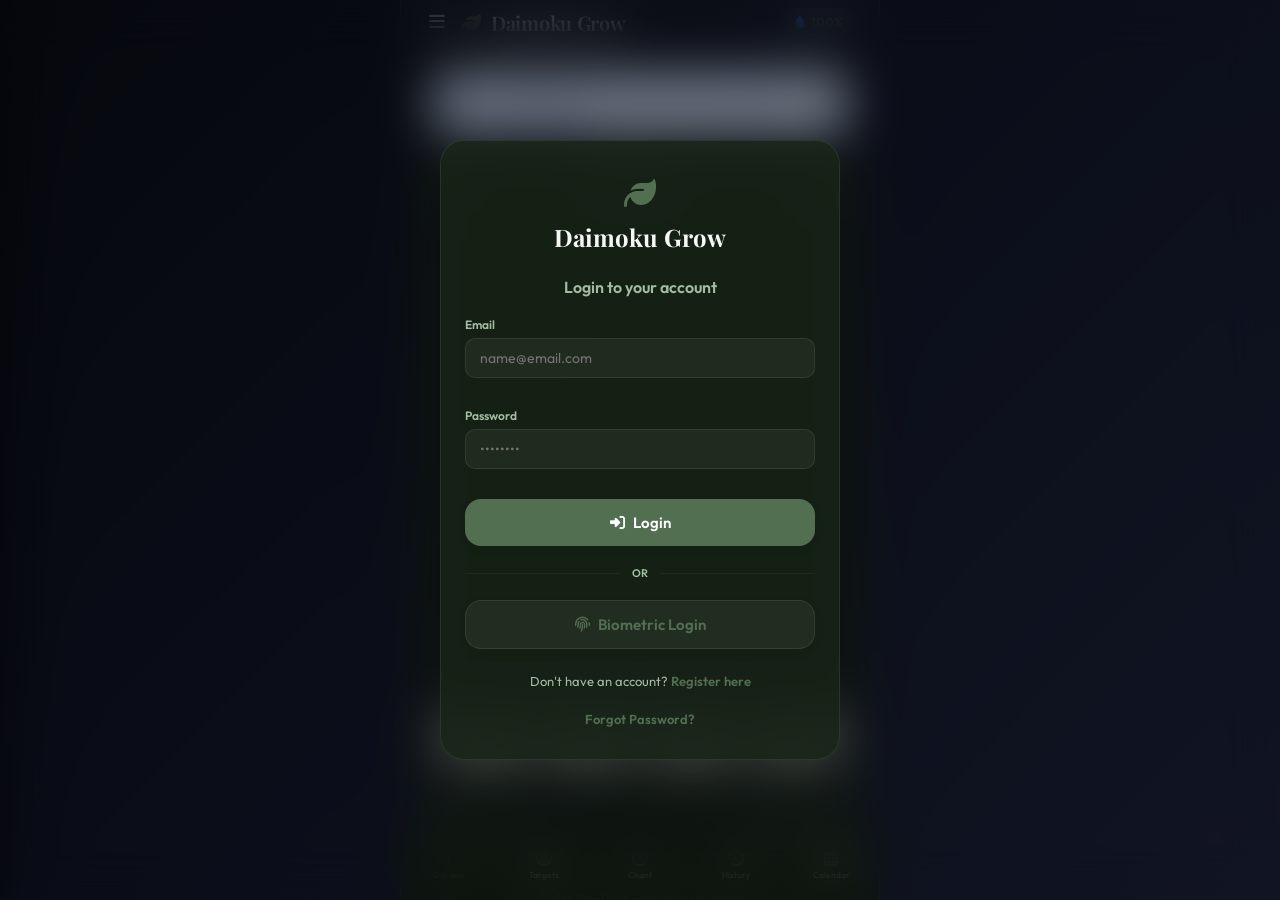
==== index.html @ 4d65dc24 "Add files via upload" ====
<!DOCTYPE html>
<html lang="en">
<head>
  <meta charset="UTF-8">
  <meta name="viewport" content="width=device-width, initial-scale=1.0, maximum-scale=1.0, user-scalable=no, viewport-fit=cover">
  <title>Daimoku Grow - Spiritual Chant & Garden</title>
  
  <!-- Cache-Control for Auto Updates -->
  <meta http-equiv="Cache-Control" content="no-cache, no-store, must-revalidate">
  <meta http-equiv="Pragma" content="no-cache">
  <meta http-equiv="Expires" content="0">
  
  <!-- SEO & PWA Meta Tags -->
  <meta name="description" content="A beautiful spiritual guide and motivation app. Track your Daimoku (chanting), water your virtual plant, and watch it grow into a majestic tree.">
  <meta name="theme-color" content="#f4f7f4">
  <link rel="manifest" href="manifest.json">
  <link rel="apple-touch-icon" href="icons/icon-192.png">
  <meta name="apple-mobile-web-app-capable" content="yes">
  <meta name="apple-mobile-web-app-status-bar-style" content="black-translucent">
  
  <!-- Fonts -->
  <link rel="preconnect" href="https://fonts.googleapis.com">
  <link rel="preconnect" href="https://fonts.gstatic.com" crossorigin>
  <link href="https://fonts.googleapis.com/css2?family=Outfit:wght@300;400;500;600;700&family=Playfair+Display:ital,wght@0,400;0,600;0,700;1,400&display=swap" rel="stylesheet">
  
  <!-- Icons (FontAwesome for clean symbols) -->
  <link rel="stylesheet" href="https://cdnjs.cloudflare.com/ajax/libs/font-awesome/6.4.0/css/all.min.css">
  
  <!-- Stylesheets -->
  <link rel="stylesheet" href="styles.css?v=139">
  
  <script>
    // Clean up any legacy debug error banners if cached
    try {
      const oldBanner = document.getElementById('debug-error-banner');
      if (oldBanner) oldBanner.remove();
    } catch(e) {}
    // Safely ignore benign WebKit sleep/resume transaction and network errors
    window.addEventListener('unhandledrejection', function(e) {
      const msg = String((e && e.reason) ? (e.reason.message || e.reason) : '');
      if (msg.includes('in-progress transaction') || msg.includes('operation was aborted') || msg.includes('QuotaExceededError') || msg.includes('ServiceWorker') || msg.includes('AbortError')) {
        if (e.preventDefault) e.preventDefault();
        if (e.stopPropagation) e.stopPropagation();
      }
    });
  </script>
</head>
<body class="theme-sage-light">

  <!-- Shared SVG Definitions for Wave Animations -->
  <svg style="display: none;">
    <defs>
      <path id="gentle-wave" d="M-160 44c30 0 58-18 88-18s 58 18 88 18 58-18 88-18 58 18 88 18v44h-352z" />
    </defs>
  </svg>

  <div class="app-container">
    
    <!-- Top Header -->
    <header class="app-header">
      <div style="display:flex; align-items:center; gap:12px;">
        <button id="btn-menu" class="btn-header-action" title="Menu" style="background:none; border:none; color:var(--text-main); font-size:18px; cursor:pointer; padding:4px; outline:none; display:flex; align-items:center; justify-content:center;"><i class="fa-solid fa-bars"></i></button>
        <div class="logo-container">
          <div class="logo">
            <span class="logo-leaf"><i class="fa-solid fa-leaf"></i></span>
            <div class="logo-text-group">
              <h1>Daimoku Grow</h1>
              <div id="user-block-badge" class="user-block-badge hidden">Wisdom</div>
            </div>
          </div>
        </div>
      </div>
      <div class="header-right">
        <div class="water-indicator" id="header-water-indicator" title="Plant Health">
          <i class="fa-solid fa-droplet"></i>
          <span id="header-health-value">100%</span>
        </div>
        <button id="btn-logout" class="btn-header-action hidden" title="Logout"><i class="fa-solid fa-right-from-bracket"></i></button>
      </div>
    </header>

    <!-- Main Navigation Content Views -->
    <main class="app-content">

      <!-- VIEW 1: DASHBOARD -->
      <section id="view-dashboard" class="content-view active">
        <!-- In-app Notification Banner -->
        <div id="app-notification-banner" class="notification-banner hidden">
          <div class="notification-icon"><i class="fa-solid fa-circle-exclamation"></i></div>
          <div class="notification-text" id="notification-banner-text">Your plant is thirsty! Water it by chanting.</div>
          <button class="notification-close" id="notification-banner-close"><i class="fa-solid fa-xmark"></i></button>
        </div>

          <div class="dashboard-grid">
            
            <!-- Plant Visualization Section with Inline Stats & Merged Progress -->
            <div class="card plant-card">
              <div class="plant-status-overlay">
                <span id="plant-stage-badge" class="badge">Seed</span>
                <div class="stars-level-badge">
                  <div id="stars-progress-container" class="stars-row-mini"></div>
                  <span id="stars-level-text" class="stars-level-text">Level 1: Seeker</span>
                </div>
                <span id="plant-mood-badge" class="badge mood-badge">Happy</span>
                <span id="plant-streak-badge" class="badge streak-badge hidden"><i class="fa-solid fa-fire"></i> <span id="dashboard-streak-value">0</span> Days</span>
              </div>

              <!-- Dashboard Mini Timer (Hidden by default, shown when chanting is active) -->
              <div id="dashboard-mini-timer" class="dashboard-mini-timer hidden">
                <i class="fa-solid fa-clock-rotate-left"></i> <span id="dashboard-mini-timer-time">00:00:00</span>
              </div>

              <div class="canvas-container">
                <canvas id="plant-canvas" class="swaying-tree" width="400" height="420"></canvas>
              </div>

              <!-- Horizontal Stats Row (Unobstructed & Clean) -->
              <div class="stats-horizontal-row">
                <div class="stat-bubble-inline clickable" id="stat-box-hours-logged" title="View Chanting History">
                  <span class="bubble-number" id="stat-total-hours">0.0</span>
                  <span class="bubble-label">Chanted</span>
                </div>
                <div class="stat-bubble-inline" id="stat-box-journey-percent">
                  <span class="bubble-number" id="journey-percent-value">0%</span>
                  <span class="bubble-label">Journey</span>
                </div>
                <div class="stat-bubble-inline" id="stat-box-target">
                  <span class="bubble-number" id="stat-target-hours">333</span>
                  <span class="bubble-label">Target</span>
                </div>
                <div class="stat-bubble-inline" id="stat-box-vitality">
                  <span class="bubble-number" id="plant-health-percent">100%</span>
                  <span class="bubble-label">Vitality</span>
                  <div class="progress-bar-track mini" style="width: 32px; height: 3px; margin-top: 3px; margin-left: auto; margin-right: auto;">
                    <div id="plant-health-fill" class="progress-bar-fill" style="width: 100%;"></div>
                  </div>
                </div>
              </div>

              <!-- Merged Bottom Progress Bar Section -->
              <div class="linear-progress-section bottom-progress">
                <div class="progress-label">
                  <span id="progress-percent-label">0% of Journey</span>
                  <span id="progress-remaining-label">333h remaining</span>
                </div>
                <div class="progress-bar-track large">
                  <div id="journey-progress-fill" class="progress-bar-fill journey-fill" style="width: 0%;"></div>
                </div>
                <div class="milestone-estimator" id="milestone-estimator">
                  <span class="estimator-icon"><i class="fa-solid fa-hourglass-half"></i></span>
                  <span id="milestone-estimate-text">Est. Tree Date: --</span>
                </div>
              </div>

              <!-- Revival Progress (Hidden by default, shown when plant is dead) -->
              <div id="revival-progress-container" class="revival-box hidden">
                <h3><i class="fa-solid fa-heart-pulse pulse-icon"></i> Reviving Plant</h3>
                <p>Your plant has withered. Chant at least 15 minutes a day for 3 consecutive days to revive it.</p>
                <div class="revival-progress-bar-section">
                  <div class="progress-label">
                    <span id="revival-time-label">0 / 3 days completed</span>
                    <span id="revival-percent-label">0%</span>
                  </div>
                  <div class="progress-bar-track warning">
                    <div id="revival-progress-fill" class="progress-bar-fill revival-fill" style="width: 0%;"></div>
                  </div>
                </div>
              </div>
            </div>

            <!-- Daily Guidance by Daisaku Ikeda Card -->
            <div class="card guidance-card">
              <div class="guidance-header">
                <div style="display:flex; align-items:center; gap:8px;">
                  <span class="guidance-icon"><i class="fa-solid fa-book-open"></i></span>
                  <h2>Daily Guidance</h2>
                </div>
                <button id="btn-share-guidance" class="btn-share" title="Share Guidance"><i class="fa-solid fa-share-nodes"></i> Share</button>
              </div>
              <p id="guidance-text">"Even one daimoku can pervade the entire universe. Truly heartfelt and determined daimoku, therefore, has the power to move everything."</p>
              <span id="guidance-author">— Daisaku Ikeda</span>
            </div>



          </div>
      </section>

      <!-- VIEW 2: CHANT (TIMER) -->
      <section id="view-chant" class="content-view">
        <div class="chant-grid">
          
          <div class="card timer-card" style="position: relative; overflow: hidden;">
            <!-- Timer Type Toggle -->
            <div class="timer-type-selector">
              <button id="btn-timer-stopwatch" class="selector-btn active">Stopwatch</button>
              <button id="btn-timer-countdown" class="selector-btn">Focus Timer</button>
            </div>

            <!-- Focus Presets (Visible only in Countdown mode) -->
            <div id="countdown-presets" class="presets-container hidden">
              <button class="preset-btn" data-mins="5">5m</button>
              <button class="preset-btn" data-mins="15">15m</button>
              <button class="preset-btn active" data-mins="30">30m</button>
              <button class="preset-btn" data-mins="45">45m</button>
              <button class="preset-btn" data-mins="60">1h</button>
              <button class="preset-btn" id="preset-custom-btn">Custom</button>
            </div>

            <div id="custom-minutes-input-container" class="custom-input-box hidden">
              <label for="custom-minutes">Minutes:</label>
              <input type="number" id="custom-minutes" min="1" max="60" value="30">
              <button id="btn-apply-custom-time" class="btn-small">Set</button>
            </div>

            <!-- Timer Display -->
            <div class="timer-display-container">
              <div class="timer-digits-box">
                <div class="timer-time" id="timer-time-display">00:00:00</div>
                <div class="timer-label" id="timer-state-label">Ready</div>
              </div>
              <button id="btn-manual-gong" class="btn-icon-gong" title="Sound Bell"><i class="fa-solid fa-bell"></i></button>
            </div>

            <!-- Personal Target Link Dropdown (Chanting is automatically added to active SGI campaigns) -->
            <div class="target-link-box" style="margin: 12px 0;">
              <div style="width:100%; display:flex; flex-direction:column; gap:4px;">
                <label for="timer-personal-select" style="font-size:11px; font-weight:600; color:var(--text-muted);"><i class="fa-solid fa-bullseye"></i> Connect to Personal Target (Optional):</label>
                <select id="timer-personal-select" style="width:100%; border:var(--border); border-radius:10px; padding:10px; background:var(--accent-cream); color:var(--text-main); font-size:13px; outline:none;">
                  <option value="">-- General Chanting (None) --</option>
                </select>
                <span id="timer-target-pace-tip" style="font-size: 10px; color: var(--primary); font-weight: 600; display: none; margin-top: 2px;"></span>
              </div>
            </div>

            <!-- Timer Controls -->
            <div class="timer-controls">
              <button id="btn-timer-start" class="btn btn-primary"><i class="fa-solid fa-play"></i> Start</button>
              <button id="btn-timer-pause" class="btn btn-secondary hidden"><i class="fa-solid fa-pause"></i> Pause</button>
              <button id="btn-timer-stop" class="btn btn-success hidden"><i class="fa-solid fa-stop"></i> Stop & Record</button>
              <button id="btn-timer-cancel" class="btn btn-danger hidden"><i class="fa-solid fa-rotate-left"></i> Reset</button>
            </div>

          </div>

          <!-- Manual Session Log Entry Card -->
          <div class="card manual-log-card">
            <h2>Log Daimoku Manually</h2>
            <form id="manual-log-form">
              <div class="form-group-row">
                <div class="form-group">
                  <label for="log-hours">Hours</label>
                  <input type="number" id="log-hours" min="0" max="24" value="0">
                </div>
                <div class="form-group">
                  <label for="log-minutes">Minutes</label>
                  <input type="number" id="log-minutes" min="0" max="60" value="15">
                </div>
              </div>
              <div class="form-group">
                <label for="log-date">Date</label>
                <input type="date" id="log-date" required>
              </div>
              <div class="form-group" style="margin-bottom:14px;">
                <label for="manual-personal-select"><i class="fa-solid fa-bullseye"></i> Connect to Personal Target (Optional)</label>
                <select id="manual-personal-select" style="width:100%; border:var(--border); border-radius:10px; padding:10px; background:var(--accent-cream); color:var(--text-main); font-size:13px; outline:none;">
                  <option value="">-- General Chanting (None) --</option>
                </select>
                <span id="manual-target-pace-tip" style="font-size: 10px; color: var(--primary); font-weight: 600; display: none; margin-top: 2px;"></span>
              </div>
              <button type="submit" class="btn btn-secondary btn-full"><i class="fa-solid fa-plus"></i> Add Session</button>
            </form>
          </div>

        </div>
      </section>

      <!-- VIEW 1.5: PRAYERS/TARGETS -->
      <section id="view-prayers" class="content-view">
        <h2 class="view-title">Targets</h2>
        <div class="targets-grid">
            
            <!-- Add Target Card -->
            <div class="card add-target-card">
              <h2>New Determination</h2>
              <form id="add-target-form">
                <div class="form-group">
                  <label for="target-text">Prayer Target / Goal</label>
                  <input type="text" id="target-text" placeholder="e.g., Family health, Career breakthrough..." required>
                </div>
                <div class="form-group-row">
                  <div class="form-group">
                    <label for="target-type-select">Target Type</label>
                    <select id="target-type-select">
                      <option value="none">Open-ended (No hours target)</option>
                      <option value="hours">Hours Target</option>
                    </select>
                  </div>
                  <div class="form-group hidden" id="target-hours-input-group">
                    <label for="target-hours">Target Hours</label>
                    <input type="number" id="target-hours" min="1" max="10000" value="10">
                  </div>
                  <div class="form-group hidden" id="target-deadline-input-group">
                    <label for="target-deadline">Target Deadline (Optional)</label>
                    <input type="date" id="target-deadline">
                  </div>
                </div>
                <button type="submit" class="btn btn-secondary btn-full"><i class="fa-solid fa-plus"></i> Create Target</button>
              </form>
            </div>

            <!-- Active Targets Card -->
            <div class="card active-targets-card">
              <h2>My Determinations</h2>
              <div id="active-targets-list" class="targets-list">
                <!-- Dynamically populated -->
                <div class="empty-state">
                  <i class="fa-solid fa-bullseye"></i>
                  <p>No active prayer targets. Set a determination to focus your Daimoku!</p>
                </div>
              </div>
            </div>

            <!-- Completed Targets Card -->
            <div class="card completed-targets-card collapsible">
              <button class="completed-targets-header" id="btn-toggle-completed-targets">
                <span>Completed Targets (<span id="completed-targets-count">0</span>)</span>
                <i class="fa-solid fa-chevron-down toggle-arrow"></i>
              </button>
              <div id="completed-targets-list" class="targets-list collapsed">
                <!-- Dynamically populated -->
              </div>
            </div>

            <!-- Karma to Mission Alchemist -->
            <div class="card" style="margin-top: 24px; border: var(--border);">
              <h3 style="font-family: var(--font-serif); margin: 0 0 6px 0; color: var(--text-main); display: flex; align-items: center; gap: 8px;">
                <span style="color: var(--primary);"><i class="fa-solid fa-flask"></i></span> Karma to Mission Alchemist
              </h3>
              <p style="font-size: 11.5px; color: var(--text-muted); margin-bottom: 16px; line-height: 1.5;">
                Nichiren Buddhism teaches how to alchemize challenges into victories. Plant an obstacle as a seed, focus chanting effort, and grow golden lotus victory fruits.
              </p>
              
              <form id="add-alchemy-form" style="display: flex; flex-direction: column; gap: 12px; margin-bottom: 16px;">
                <div class="form-group" style="display: flex; flex-direction: column; gap: 4px;">
                  <label for="alchemy-obstacle-input" style="font-size: 11px; font-weight: 600; color: var(--text-muted); display: flex; align-items: center; gap: 4px;">
                    <i class="fa-solid fa-cloud-bolt" style="color: var(--primary);"></i> Describe the Obstacle / Worry
                  </label>
                  <input type="text" id="alchemy-obstacle-input" placeholder="e.g. Health challenge, Job search doubt..." required style="width:100%; border:var(--border); border-radius:10px; padding:10px 12px; background:var(--accent-cream); color:var(--text-main); font-size:13.5px; outline:none; box-sizing: border-box;">
                </div>
                <div class="form-group" style="display: flex; flex-direction: column; gap: 4px;">
                  <label for="alchemy-hours-input" style="font-size: 11px; font-weight: 600; color: var(--text-muted); display: flex; align-items: center; gap: 4px;">
                    <i class="fa-solid fa-clock" style="color: var(--primary);"></i> Required Chanting Hours
                  </label>
                  <input type="number" id="alchemy-hours-input" min="1" max="1000" value="10" required style="width:100%; border:var(--border); border-radius:10px; padding:10px 12px; background:var(--accent-cream); color:var(--text-main); font-size:13.5px; outline:none; box-sizing: border-box;">
                </div>
                <button type="submit" class="btn btn-primary" style="width: 100%; height: 42px; display: flex; align-items: center; justify-content: center; gap: 8px; font-weight: 700; border-radius: 12px; margin-top: 2px;">
                  <i class="fa-solid fa-fire-flame-curved"></i> Sow Worry Seed
                </button>
              </form>
              
              <div id="alchemy-list-container" style="display: flex; flex-direction: column; gap: 12px;">
                <!-- Dynamically populated obstacles -->
              </div>
            </div>

          </div>
      </section>

      <!-- VIEW 1.6: CHANT HISTORY -->
      <section id="view-history" class="content-view">
        <div class="history-grid">
            
            <!-- Analytics Panel -->
            <div class="card analytics-card">
              <h2>Chanting Summary</h2>
              <div class="analytics-row">
                <div class="analytic-item">
                  <span class="analytic-number" id="analytic-sessions">0</span>
                  <span class="analytic-label">Total Sessions</span>
                </div>
                <div class="analytic-item">
                  <span class="analytic-number" id="analytic-streak">0</span>
                  <span class="analytic-label">Day Streak</span>
                </div>
                <div class="analytic-item">
                  <span class="analytic-number" id="analytic-avg-session">0m</span>
                  <span class="analytic-label">Avg. Session</span>
                </div>
              </div>
            </div>
            <!-- History Logs List -->
            <div class="card logs-card">
              <div class="logs-header">
                <h2>Session Logs</h2>
                <button id="btn-clear-history" class="btn-text-danger"><i class="fa-solid fa-trash-can"></i> Clear All</button>
              </div>
              <div id="logs-list-container" class="logs-list">
                <!-- Dynamically populated -->
                <div class="empty-state">
                  <i class="fa-solid fa-seedling"></i>
                  <p>No chanting sessions recorded yet. Start chanting to grow your plant!</p>
                </div>
              </div>
            </div>
        </div>
      </section>

      <!-- VIEW 2.5: ACHIEVEMENTS / BADGES -->
      <section id="view-achievements" class="content-view">
        <div class="achievements-grid">
          
          <!-- Rank & Progress Card -->
          <div class="card rank-card">
            <h2>My Journey</h2>
            <div class="rank-display-row">
              <div class="rank-lotus">
                <i class="fa-solid fa-hands-praying rank-namaste-icon"></i>
              </div>
              <div class="rank-info-box">
                <span class="rank-name" id="achievement-rank-name">Seeker (Beginner)</span>
                <div class="stars-row-rank" id="achievement-stars-container"></div>
              </div>
            </div>
          </div>

          <!-- Badges List Card -->
          <div class="card badges-card">
            <h2>My Badges</h2>
            <div id="badges-list-container" class="badges-container-list">
              <!-- Dynamically populated -->
            </div>
          </div>
          
        </div>
      </section>

      <!-- VIEW 4: SETTINGS & DEVELOPER DEBUG -->
      <section id="view-settings" class="content-view">
        <div class="settings-grid">
          
          <!-- App Customization & Notifications -->
          <div class="card settings-card">
            <h2>App Settings</h2>
            
            <div class="settings-section">
              <h3>Reminders (Water the Plant)</h3>
              <p class="settings-desc">Keep your plant alive by enabling morning and evening reminders.</p>
              
              <div class="setting-toggle-row">
                <div class="setting-info">
                  <span class="setting-title">Morning Reminder</span>
                  <span class="setting-subtitle">Alerts at 12:00 PM if not chanted yet</span>
                </div>
                <label class="toggle-switch">
                  <input type="checkbox" id="setting-morning-reminder">
                  <span class="slider"></span>
                </label>
              </div>

              <div class="setting-toggle-row">
                <div class="setting-info">
                  <span class="setting-title">Evening Reminder</span>
                  <span class="setting-subtitle">Alerts at 9:00 PM if not chanted since noon</span>
                </div>
                <label class="toggle-switch">
                  <input type="checkbox" id="setting-evening-reminder">
                  <span class="slider"></span>
                </label>
              </div>
              
              <button id="btn-request-notifications" class="btn btn-secondary btn-full"><i class="fa-regular fa-bell"></i> Request Notification Permission</button>
              
              <div class="setting-toggle-row" id="biometric-setting-row" style="margin-top: 14px;">
                <div class="setting-info">
                  <span class="setting-title">Biometric Lock</span>
                  <span class="setting-subtitle">Unlock app with FaceID/TouchID</span>
                </div>
                <label class="toggle-switch">
                  <input type="checkbox" id="setting-biometric-lock">
                  <span class="slider"></span>
                </label>
              </div>
            </div>



            <div class="settings-section">
              <h3>Theme Customizer</h3>
              <div class="theme-options">
                <button class="theme-btn theme-sage active" data-theme="theme-sage-light">
                  <span class="theme-dot" style="background: #e2ebe2; border: 2px solid #5a7a5a;"></span>
                  Sage Light
                </button>
                <button class="theme-btn theme-wood" data-theme="theme-wood-sand">
                  <span class="theme-dot" style="background: #f7f1eb; border: 2px solid #c48c5a;"></span>
                  Warm Wood
                </button>
                <button class="theme-btn theme-forest" data-theme="theme-forest-dark">
                  <span class="theme-dot" style="background: #1c2e1c; border: 2px solid #a3cfa3;"></span>
                  Forest Dark
                </button>
              </div>
            </div>

            <div class="settings-section">
              <h3>Pot Customizer</h3>
              <div class="pot-options">
                <button class="pot-btn active" data-pot="clay">
                  <span class="pot-dot" style="background: #be6f50; border: 2px solid #5e2714;"></span>
                  Rustic Clay
                </button>
                <button class="pot-btn" data-pot="lotus">
                  <span class="pot-dot" style="background: #ff7bbd; border: 2px solid #f5c65a;"></span>
                  Golden Lotus
                </button>
                <button class="pot-btn" data-pot="marble">
                  <span class="pot-dot" style="background: #e0e0e0; border: 2px solid #7f8c8d;"></span>
                  Pearl Marble
                </button>
                <button class="pot-btn" data-pot="jade">
                  <span class="pot-dot" style="background: #62c382; border: 2px solid #1a4a27;"></span>
                  Imperial Jade
                </button>
              </div>
            </div>

            <div class="settings-section">
              <h3>Garden Sky Ambiance</h3>
              <p class="settings-desc">Choose the sky backdrop for your virtual garden.</p>
              <div class="sky-options" style="display: flex; gap: 8px; flex-wrap: wrap; margin-top: 10px;">
                <button class="sky-btn active" data-sky="diurnal" title="Automatically updates based on local time of day">
                  <i class="fa-solid fa-clock-rotate-left"></i>
                  Diurnal (Auto)
                </button>
                <button class="sky-btn" data-sky="rainforest">
                  <i class="fa-solid fa-tree" style="color: #2e7d32;"></i>
                  Rainforest
                </button>
                <button class="sky-btn" data-sky="cherryblossoms">
                  <i class="fa-solid fa-spa" style="color: #ff80ab;"></i>
                  Cherry Blossoms
                </button>
                <button class="sky-btn" data-sky="mountains">
                  <i class="fa-solid fa-mountain" style="color: #78909c;"></i>
                  Mountains
                </button>
                <button class="sky-btn" data-sky="beach">
                  <i class="fa-solid fa-umbrella-beach" style="color: #ffb300;"></i>
                  Beach
                </button>
                <button class="sky-btn" data-sky="bustlingcity">
                  <i class="fa-solid fa-city" style="color: #ab47bc;"></i>
                  Bustling City
                </button>
              </div>
            </div>

            <div class="settings-section">
              <h3>Tree Target Hours</h3>
              <p class="settings-desc">Set the chanting hours target for your tree. (Default: 333 hours).</p>
              <div class="setting-toggle-row" style="align-items: center;">
                <div class="setting-info" style="flex: 1;">
                  <span class="setting-title">Target Hours</span>
                  <span class="setting-subtitle">Used to scale tree growth stages</span>
                </div>
                <input type="number" id="setting-tree-target-hours" min="1" max="100000" style="width: 100px; padding: 8px 12px; border-radius: 8px; border: var(--border); background: var(--bg-input); color: var(--text-main); font-size: 14px; text-align: center; outline: none;" />
              </div>
            </div>
          </div>

          <!-- Campaign Manager Panel (Collapsible, visible only to admin role) -->
          <div class="card admin-card collapsible" id="admin-panel-card">
            <button class="admin-panel-header" id="btn-toggle-admin">
              <span><i class="fa-solid fa-bullhorn"></i> Campaign Manager</span>
              <i class="fa-solid fa-chevron-down toggle-arrow"></i>
            </button>
            <div id="admin-panel-content" class="admin-content collapsed">
              <p class="admin-desc">Manage active campaigns, set campaign target hours, and create new campaigns.</p>
              
              <!-- Section 1: Campaign Target Editor -->
              <div class="admin-control-group">
                <h4>Campaign Target Hours</h4>
                <div class="campaign-targets-editor" id="campaign-targets-container">
                  <!-- Dynamically populated campaign target inputs -->
                </div>
              </div>

              <!-- Section 2: Create Custom Campaign -->
              <div class="admin-control-group" style="margin-bottom:14px; border-top:1px dashed rgba(255,255,255,0.1); padding-top:12px;">
                <h4>Create New Campaign</h4>
                <form id="admin-create-campaign-form" class="admin-subform" style="display:flex; flex-direction:column; gap:8px;">
                  <div class="form-group-row" style="margin-bottom:0; gap:8px; flex-wrap:wrap;">
                    <input type="text" id="campaign-create-name" placeholder="Campaign Title" required style="flex:2; padding:10px; border-radius:10px; border:var(--border); background:var(--accent-cream); color:var(--text-main); font-size:14px; outline:none;">
                    <input type="number" id="campaign-create-target" placeholder="Target Hours" required min="1" max="100000" style="flex:1; padding:10px; border-radius:10px; border:var(--border); background:var(--accent-cream); color:var(--text-main); font-size:14px; outline:none; text-align:center;">
                  </div>
                  <div class="form-group-row" style="margin-bottom:0; gap:8px; flex-wrap:wrap;">
                    <div style="flex:1; display:flex; flex-direction:column; gap:2px;">
                      <label style="font-size:10px; font-weight:600; color:var(--text-muted); margin-bottom:0;">Start Date</label>
                      <input type="date" id="campaign-create-start" required style="padding:10px; border-radius:10px; border:var(--border); background:var(--accent-cream); color:var(--text-main); font-size:14px; outline:none; width: 100%;">
                    </div>
                    <div style="flex:1; display:flex; flex-direction:column; gap:2px;">
                      <label style="font-size:10px; font-weight:600; color:var(--text-muted); margin-bottom:0;">End Date</label>
                      <input type="date" id="campaign-create-end" required style="padding:10px; border-radius:10px; border:var(--border); background:var(--accent-cream); color:var(--text-main); font-size:14px; outline:none; width: 100%;">
                    </div>
                  </div>
                  <div class="setting-toggle-row" style="padding: 4px 0; margin-bottom: 4px; display:flex; justify-content:space-between; align-items:center;">
                    <div class="setting-info" style="display:flex; flex-direction:column; gap:2px;">
                      <span class="setting-title" style="font-size:12px; font-weight:600; color:var(--text-main);">Mark as Active Campaign</span>
                      <span class="setting-subtitle" style="font-size:10px; color:var(--text-muted);">Enforces only 1 active campaign at a time</span>
                    </div>
                    <label class="toggle-switch">
                      <input type="checkbox" id="campaign-create-active">
                      <span class="slider"></span>
                    </label>
                  </div>
                  <div style="display:flex; flex-direction:column; gap:4px; margin-bottom:8px; width: 100%;">
                    <label for="campaign-create-target-block" style="font-size:10px; font-weight:600; color:var(--text-muted); text-align: left;">Target Block Audience</label>
                    <select id="campaign-create-target-block" style="padding:10px; border-radius:10px; border:var(--border); background:var(--accent-cream); color:var(--text-main); font-size:14px; outline:none; width: 100%;">
                      <option value="All">All Blocks (General Campaign)</option>
                      <option value="Wisdom">Wisdom Block</option>
                      <option value="Joy">Joy Block</option>
                      <option value="Victory">Victory Block</option>
                      <option value="Courage">Courage Block</option>
                    </select>
                  </div>
                  <button type="submit" class="btn btn-primary btn-full" style="padding: 10px 14px; font-size: 13px;"><i class="fa-solid fa-bullhorn"></i> Create Campaign</button>
                </form>
              </div>
            </div>
          </div>

          <!-- Admin Block Goals Manager (visible only to admin role) -->
          <div class="card admin-card collapsible hidden" id="admin-goals-card" style="margin-bottom: 20px;">
            <button class="admin-panel-header" id="btn-toggle-admin-goals">
              <span><i class="fa-solid fa-image"></i> Block Goals Image Manager</span>
              <i class="fa-solid fa-chevron-down toggle-arrow"></i>
            </button>
            <div id="admin-goals-content" class="admin-content collapsed">
              <p class="admin-desc">Upload or update the block goals flyer. Allowed extensions: PNG, JPG, JPEG, GIF, WEBP. This flyer is visible to all members under the goals drawer view.</p>
              
              <form id="admin-upload-goals-form" style="display:flex; flex-direction:column; gap:12px;">
                <div class="journal-input-group">
                  <label for="goals-image-input">Select Image File</label>
                  <input type="file" id="goals-image-input" accept="image/*" required style="width:100%; padding:8px; border-radius:8px; border:var(--border); background:var(--accent-cream); color:var(--text-main); font-size:12.5px;">
                </div>
                <button type="submit" class="btn btn-secondary btn-full" style="padding:10px; font-size:13px;"><i class="fa-solid fa-upload"></i> Upload Goals Flyer</button>
              </form>
              
              <div id="admin-current-goals-preview" style="margin-top:16px; padding:10px; background:rgba(0,0,0,0.02); border:var(--border); border-radius:8px; display:none; flex-direction:column; gap:8px; text-align:center;">
                <span style="font-size:11px; font-weight:600; color:var(--text-muted);">Current Active Flyer:</span>
                <img id="admin-goals-preview-img" src="" style="max-width:100%; max-height:160px; border-radius:6px; margin:0 auto; object-fit:contain;">
                <button id="btn-admin-delete-goals" type="button" class="btn btn-full" style="background:rgba(211,47,47,0.1); color:#e57373; border:1px solid rgba(211,47,47,0.2); padding:6px; font-size:11.5px;"><i class="fa-solid fa-trash-can"></i> Delete Current Flyer</button>
              </div>
            </div>
          </div>

          <!-- Admin User Management Panel (Collapsible, visible only to admin role) -->
          <div class="card admin-card collapsible hidden" id="admin-users-card">
            <button class="admin-panel-header" id="btn-toggle-admin-users">
              <span><i class="fa-solid fa-users-gear"></i> Member Account Manager</span>
              <i class="fa-solid fa-chevron-down toggle-arrow"></i>
            </button>
            <div id="admin-users-content" class="admin-content collapsed">
              <p class="admin-desc">Manage whitelisted member access, create new account profiles, and view registered members.</p>
              
              <!-- Section 1: Whitelist Manager -->
              <div class="admin-control-group" style="margin-bottom:14px; border-bottom:1px dashed rgba(255,255,255,0.1); padding-bottom:12px;">
                <h4>Member Whitelist Manager</h4>
                <form id="admin-whitelist-form" class="admin-subform" style="display:flex; flex-direction:column; gap:8px;">
                  <div class="form-group-row" style="margin-bottom:0; gap:8px;">
                    <input type="email" id="whitelist-email-input" placeholder="new.member@email.com" required style="flex:2;">
                    <input type="text" id="whitelist-code-input" placeholder="Code (optional)" style="flex:1; padding:10px 14px; border-radius:10px; border:var(--border); background:var(--accent-cream); color:var(--text-main); font-size:14px; outline:none;">
                  </div>
                  <button type="submit" class="btn btn-primary btn-full" style="padding: 10px 14px; font-size: 13px;"><i class="fa-solid fa-plus"></i> Whitelist Member</button>
                </form>
                <div class="whitelist-list" id="whitelist-list-container">
                  <!-- Dynamically populated list of whitelisted emails with Delete buttons -->
                </div>
              </div>
              
              <!-- Section 2: Pre-create Profile -->
              <div class="admin-control-group" style="margin-bottom:14px;">
                <h4>Add New Account Profile</h4>
                <form id="admin-create-user-form" class="admin-subform" style="display:flex; flex-direction:column; gap:8px;">
                  <div class="form-group-row" style="margin-bottom:0; gap:8px; flex-wrap:wrap;">
                    <input type="text" id="admin-create-username" placeholder="Username" required style="flex:1; min-width:120px; padding:10px; border-radius:10px; border:var(--border); background:var(--accent-cream); color:var(--text-main); font-size:14px; outline:none;">
                    <input type="email" id="admin-create-email" placeholder="member@email.com" required style="flex:1.5; min-width:160px; padding:10px; border-radius:10px; border:var(--border); background:var(--accent-cream); color:var(--text-main); font-size:14px; outline:none;">
                    <select id="admin-create-block" style="flex:1; min-width:100px; padding:10px; border-radius:10px; border:var(--border); background:var(--accent-cream); color:var(--text-main); font-size:14px; outline:none;">
                      <option value="Wisdom">Wisdom</option>
                      <option value="Compassion">Compassion</option>
                      <option value="Courage">Courage</option>
                      <option value="Faith">Faith</option>
                      <option value="Harmony">Harmony</option>
                    </select>
                  </div>
                  <div class="setting-toggle-row" style="padding: 4px 0; margin-bottom: 4px; display:flex; justify-content:space-between; align-items:center; border-top: 1px dashed rgba(255,255,255,0.05); padding-top: 8px; margin-top: 8px;">
                    <div class="setting-info" style="display:flex; flex-direction:column; gap:2px;">
                      <span class="setting-title" style="font-size:12px; font-weight:600; color:var(--text-main);">Mark as Administrator</span>
                      <span class="setting-subtitle" style="font-size:10px; color:var(--text-muted);">Grants full access to the admin panels</span>
                    </div>
                    <label class="toggle-switch">
                      <input type="checkbox" id="admin-create-is-admin">
                      <span class="slider"></span>
                    </label>
                  </div>
                  <div class="setting-toggle-row" style="padding: 4px 0; margin-bottom: 8px; display:flex; justify-content:space-between; align-items:center; border-top: 1px dashed rgba(255,255,255,0.05); padding-top: 8px;">
                    <div class="setting-info" style="display:flex; flex-direction:column; gap:2px;">
                      <span class="setting-title" style="font-size:12px; font-weight:600; color:var(--text-main);">Assign as Block Coordinator</span>
                      <span class="setting-subtitle" style="font-size:10px; color:var(--text-muted);">Allows logging bulk Daimoku for their block members</span>
                    </div>
                    <label class="toggle-switch">
                      <input type="checkbox" id="admin-create-is-coordinator">
                      <span class="slider"></span>
                    </label>
                  </div>
                  <button type="submit" class="btn btn-primary btn-full" style="padding: 10px 14px; font-size: 13px;"><i class="fa-solid fa-user-plus"></i> Create Member Profile</button>
                </form>
              </div>

              <!-- Section 3: Users List -->
              <div class="admin-control-group">
                <h4>Registered Members List</h4>
                <div class="admin-event-list-container" style="max-height:300px; overflow-y:auto; border:var(--border); border-radius:10px; padding:8px; background:var(--accent-cream);">
                  <div id="admin-users-list-container" style="display:flex; flex-direction:column; gap:8px;">
                    <!-- Dynamically populated list of registered users -->
                  </div>
                </div>
              </div>
            </div>
          </div>

          <!-- Calendar Schedule Panel (Collapsible, visible only to admin role) -->
          <div class="card admin-card collapsible hidden" id="admin-calendar-card">
            <button class="admin-panel-header" id="btn-toggle-admin-calendar">
              <span><i class="fa-solid fa-calendar-check"></i> Calendar Schedule Manager</span>
              <i class="fa-solid fa-chevron-down toggle-arrow"></i>
            </button>
            <div id="admin-calendar-content" class="admin-content collapsed">
              <p class="admin-desc">Create, update, or remove scheduled SGI activities.</p>
              
              <form id="admin-calendar-form" class="admin-subform" style="display:flex; flex-direction:column; gap:8px; margin-bottom: 10px;">
                <div class="form-group-row" style="margin-bottom:0; gap:8px;">
                  <input type="date" id="calendar-event-date" required style="flex:1.2; padding:10px; border-radius:10px; border:var(--border); background:var(--accent-cream); color:var(--text-main); font-size:14px; outline:none;">
                  <input type="text" id="calendar-event-title" placeholder="Event Title" required style="flex:2; padding:10px; border-radius:10px; border:var(--border); background:var(--accent-cream); color:var(--text-main); font-size:14px; outline:none;">
                  <select id="calendar-event-type" style="flex:1; padding:10px; border-radius:10px; border:var(--border); background:var(--accent-cream); color:var(--text-main); font-size:14px; outline:none;">
                    <option value="meeting">Meeting</option>
                    <option value="anniversary">Anniversary</option>
                    <option value="other">Other</option>
                  </select>
                </div>
                <button type="submit" class="btn btn-primary btn-full" style="padding: 10px 14px; font-size: 13px;"><i class="fa-solid fa-plus"></i> Add / Update Event</button>
              </form>
              <div class="admin-event-list-container" style="max-height:180px; overflow-y:auto; border:var(--border); border-radius:10px; padding:8px; background:var(--accent-cream);">
                <div id="admin-events-list-container" style="display:flex; flex-direction:column; gap:6px;">
                  <!-- Dynamically populated list of scheduled events with Edit/Delete options -->
                </div>
              </div>
            </div>
          </div>
          


        </div>
      </section>
      <!-- VIEW 5: CAMPAIGN -->
      <section id="view-campaign" class="content-view">
        <div class="campaign-grid" id="campaign-view-details">
          <!-- Dynamically populated contents: campaigns list, each in its own card -->
        </div>
        <select id="campaign-view-select" style="display: none;"></select>
      </section>
      <!-- VIEW 6: CALENDAR -->
      <section id="view-calendar" class="content-view">
        <div class="calendar-grid">
          <!-- Calendar Card -->
          <div class="card calendar-card">
            <div class="calendar-header-row">
              <button id="btn-cal-prev" class="btn-cal-nav"><i class="fa-solid fa-chevron-left"></i></button>
              <h2 id="calendar-month-year">June 2026</h2>
              <button id="btn-cal-next" class="btn-cal-nav"><i class="fa-solid fa-chevron-right"></i></button>
            </div>
            <div class="calendar-weekdays">
              <div>S</div><div>M</div><div>T</div><div>W</div><div>T</div><div>F</div><div>S</div>
            </div>
            <div class="calendar-days" id="calendar-days-grid">
              <!-- Days grid populated by JS -->
            </div>
          </div>

          <!-- Selected Day Events Card -->
          <div class="card calendar-events-card">
            <h3 id="selected-day-label">June 17, 2026</h3>
            <div id="calendar-events-list" class="events-list">
              <!-- Events populated by JS -->
            </div>
          </div>
        </div>
      </section>

      <!-- VIEW 9: MY VICTORIES -->
      <section id="view-victories" class="content-view">
        <h2 class="view-title">My Victories</h2>
        <div class="victories-grid" style="display: flex; flex-direction: column; gap: 20px;">
          
          <!-- Victory Stats -->
          <div style="display: grid; grid-template-columns: 1fr 1fr; gap: 16px;">
            <div class="card" style="text-align: center; padding: 16px;">
              <div style="font-size: 24px; color: #ffb300; margin-bottom: 6px;"><i class="fa-solid fa-trophy"></i></div>
              <div id="victory-stat-completed" style="font-size: 22px; font-weight: 800; color: var(--text-main);">0</div>
              <div style="font-size: 11px; color: var(--text-muted); font-weight: 600; text-transform: uppercase;">Total Victories</div>
            </div>
            <div class="card" style="text-align: center; padding: 16px;">
              <div style="font-size: 24px; color: var(--primary); margin-bottom: 6px;"><i class="fa-solid fa-award"></i></div>
              <div id="victory-stat-badges" style="font-size: 22px; font-weight: 800; color: var(--text-main);">0</div>
              <div style="font-size: 11px; color: var(--text-muted); font-weight: 600; text-transform: uppercase;">Badges Earned</div>
            </div>
          </div>

          <!-- Add Victory Card -->
          <div class="card journal-form-card" id="add-victory-card">
            <h3>Share a Victory</h3>
            <form id="add-victory-form" style="display: flex; flex-direction: column; gap: 12px;">
              <div class="journal-input-group">
                <label for="victory-title">Victory / Breakthrough</label>
                <input type="text" id="victory-title" placeholder="e.g., Passed bar exam, purchased house..." required class="journal-input">
              </div>
              <div class="journal-input-group">
                <label for="victory-date-input">Date Achieved</label>
                <input type="text" id="victory-date-input" placeholder="e.g., 2026, June 2026, or 28/07/2026" required class="journal-input">
                <span style="font-size: 10.5px; color: var(--text-muted); margin-top: 4px; display: block;">
                  Day and Month are optional, but a 4-digit Year (e.g. 2026) is required.
                </span>
              </div>
              <button type="submit" class="btn btn-secondary btn-full" style="margin-top: 8px;"><i class="fa-solid fa-trophy"></i> Log Victory</button>
            </form>
          </div>

          <!-- Logged Victories List -->
          <div class="card">
            <h3>Logged Victories</h3>
            <div id="manual-victories-list" class="targets-list">
              <!-- Dynamically populated -->
              <div class="empty-state">
                <i class="fa-solid fa-award" style="font-size: 32px; color: var(--text-muted); margin-bottom: 12px;"></i>
                <p>No logged victories yet. Share your breakthroughs here!</p>
              </div>
            </div>
          </div>

          <!-- Completed Determinations List -->
          <div class="card">
            <h3>Completed Determinations</h3>
            <div id="victories-targets-list" class="targets-list">
              <!-- Dynamically populated -->
              <div class="empty-state">
                <i class="fa-solid fa-circle-check" style="font-size: 32px; color: var(--text-muted); margin-bottom: 12px;"></i>
                <p>No completed determinations yet. Chant to complete your goals and see them listed here as victories!</p>
              </div>
            </div>
          </div>
          
        </div>
      </section>

      <!-- VIEW 10: GRATITUDE JOURNAL -->
      <section id="view-journal" class="content-view">
        <h2 class="view-title">Gratitude Journal</h2>
        <div class="journal-grid" style="display: flex; flex-direction: column; gap: 20px;">
          
          <!-- New Journal Entry Card -->
          <div class="card journal-form-card">
            <h3>New Gratitude Entry</h3>
            <form id="add-journal-form" style="display: flex; flex-direction: column; gap: 12px;">
              <div class="journal-input-group">
                <label for="journal-title">Title / Focus</label>
                <input type="text" id="journal-title" placeholder="What are you grateful for today?" required class="journal-input">
              </div>
              <div class="journal-input-group">
                <label for="journal-content">Gratitude Details</label>
                <textarea id="journal-content" placeholder="Write down your sincere appreciation, realizations, or victories..." required class="journal-textarea"></textarea>
              </div>
              <div class="journal-input-group">
                <label for="journal-tag-select">Category Tag</label>
                <select id="journal-tag-select" class="journal-select">
                  <option value="gratitude">Gratitude</option>
                  <option value="victory">Victory</option>
                  <option value="determination">Determination</option>
                </select>
              </div>
              <button type="submit" class="btn btn-secondary btn-full" style="margin-top: 8px;"><i class="fa-solid fa-feather"></i> Save Entry</button>
            </form>
          </div>

          <!-- Journal Entries List -->
          <div class="card">
            <h3>My Reflections</h3>
            <div id="journal-entries-list" class="journal-list">
              <!-- Dynamically populated -->
              <div class="empty-state">
                <i class="fa-solid fa-feather" style="font-size: 32px; color: var(--text-muted); margin-bottom: 12px;"></i>
                <p>Your gratitude journal is empty. Write down what you are grateful for today!</p>
              </div>
            </div>
          </div>
          
        </div>
      </section>

      <!-- VIEW 11: GOALS (Admin Image Upload Placeholder) -->
      <section id="view-goals" class="content-view">
        <h2 class="view-title" id="goals-view-title">2026 Goals</h2>
        <div class="card" style="text-align: center; padding: 40px 24px; background: var(--bg-card); border: var(--border);">
          <div style="font-size: 48px; color: var(--primary); margin-bottom: 16px;"><i class="fa-solid fa-image"></i></div>
          <h3 style="font-family: var(--font-serif); margin-bottom: 8px;">Goals</h3>
          <p style="color: var(--text-muted); font-size: 13px; max-width: 320px; margin: 0 auto 24px auto; line-height: 1.5;">
            will be uploaded here by the administrator as an image file.
          </p>
          <div style="display: inline-block; padding: 6px 12px; background: rgba(var(--primary-rgb), 0.1); border: 1px solid rgba(var(--primary-rgb), 0.2); border-radius: 20px; color: var(--primary); font-size: 11px; font-weight: 600; text-transform: uppercase; letter-spacing: 0.5px;">
            No Goals Uploaded Yet
          </div>
        </div>
      </section>

      <!-- VIEW 12: ALLIANCE DAIMOKU -->
      <section id="view-alliance" class="content-view">
        <h2 class="view-title">Alliance Daimoku</h2>
        
        <style>
          @keyframes pulseHalo {
            0% { transform: scale(1); opacity: 0.8; }
            50% { transform: scale(1.15); opacity: 0.3; }
            100% { transform: scale(1.3); opacity: 0; }
          }
          @keyframes pulseBanner {
            0%, 100% { border-color: rgba(255, 193, 7, 0.25); box-shadow: 0 0 15px rgba(255, 193, 7, 0.15); }
            50% { border-color: rgba(255, 193, 7, 0.6); box-shadow: 0 0 25px rgba(255, 193, 7, 0.35); }
          }
          .alliance-avatar-container.active .alliance-halo {
            display: block !important;
          }
        </style>
        
        <!-- Tab Sub-content (Switchable or Dynamic based on Session state) -->
        <div id="alliance-main-container">
          
          <!-- Outer Grid when NO active session exists -->
          <div id="alliance-setup-mode" class="journal-grid" style="display: flex; flex-direction: column; gap: 20px;">
            
            <!-- Generate a Session Card -->
            <div class="card journal-form-card" style="background: linear-gradient(135deg, rgba(103, 58, 183, 0.08) 0%, rgba(255, 193, 7, 0.05) 100%); border: var(--border);">
              <div style="font-size: 32px; color: var(--primary); margin-bottom: 8px;"><i class="fa-solid fa-plus"></i></div>
              <h3 style="font-family: var(--font-serif); margin-bottom: 4px;">Start an Alliance</h3>
              <p style="font-size:12px; color:var(--text-muted); margin-bottom:16px;">Create a real-time chanting alignment room and share the code with others.</p>
              
              <form id="create-alliance-form" style="display: flex; flex-direction: column; gap: 12px;">
                <div class="journal-input-group">
                  <label for="alliance-target-input">Alliance Determination / Focus</label>
                  <input type="text" id="alliance-target-input" placeholder="e.g., Global peace, recovery of our friend..." required class="journal-input">
                </div>
                <div class="setting-toggle-row" style="padding: 4px 0; display:flex; justify-content:space-between; align-items:center;">
                  <div class="setting-info" style="display:flex; flex-direction:column; gap:2px;">
                    <span class="setting-title" style="font-size:12px; font-weight:600; color:var(--text-main);">Share Username</span>
                    <span class="setting-subtitle" style="font-size:10px; color:var(--text-muted);">Otherwise, you will appear anonymously</span>
                  </div>
                  <label class="toggle-switch">
                    <input type="checkbox" id="alliance-share-username" checked>
                    <span class="slider"></span>
                  </label>
                </div>
                <button type="submit" class="btn btn-secondary btn-full" style="margin-top: 8px;"><i class="fa-solid fa-rotate"></i> Generate Code & Open Room</button>
              </form>
            </div>
            
            <!-- Join Session Card -->
            <div class="card" style="border: var(--border);">
              <div style="font-size: 32px; color: var(--accent-gold); margin-bottom: 8px;"><i class="fa-solid fa-key"></i></div>
              <h3 style="font-family: var(--font-serif); margin-bottom: 4px;">Join an Alliance</h3>
              <p style="font-size:12px; color:var(--text-muted); margin-bottom:16px;">Enter a shared code from another member to chant together.</p>
              
              <form id="join-alliance-form" style="display: flex; flex-direction: column; gap: 12px;">
                <div class="journal-input-group">
                  <label for="alliance-code-input">Alliance Code</label>
                  <input type="text" id="alliance-code-input" placeholder="e.g. ALL-492" required class="journal-input" style="text-transform: uppercase;">
                </div>
                <div class="setting-toggle-row" style="padding: 4px 0; display:flex; justify-content:space-between; align-items:center;">
                  <div class="setting-info" style="display:flex; flex-direction:column; gap:2px;">
                    <span class="setting-title" style="font-size:12px; font-weight:600; color:var(--text-main);">Share Username</span>
                    <span class="setting-subtitle" style="font-size:10px; color:var(--text-muted);">Otherwise, you will appear anonymously</span>
                  </div>
                  <label class="toggle-switch">
                    <input type="checkbox" id="alliance-join-share-username" checked>
                    <span class="slider"></span>
                  </label>
                </div>
                <button type="submit" class="btn btn-primary btn-full" style="margin-top: 8px;"><i class="fa-solid fa-right-to-bracket"></i> Join Session</button>
              </form>
            </div>
            
          </div>
          
          <!-- Active Room View (Hidden by default, shown when session starts) -->
          <div id="alliance-room-mode" style="display: none; flex-direction: column; gap: 20px;">
            
            <!-- Shared Target Header Card -->
            <div class="card" style="background: linear-gradient(135deg, rgba(103, 58, 183, 0.12) 0%, rgba(255, 193, 7, 0.08) 100%); border: 1px solid rgba(103, 58, 183, 0.2); text-align: center; padding: 24px; position: relative; overflow: hidden; border-radius: 16px;">
              <!-- Subtle dynamic sparkles container -->
              <div id="alliance-sparkles-bg" style="position: absolute; top:0; left:0; width:100%; height:100%; pointer-events:none;"></div>
              
              <div style="font-size: 11px; font-weight: 700; text-transform: uppercase; color: var(--primary); letter-spacing: 1px; margin-bottom: 8px;">Active Alliance Session</div>
              <h3 id="alliance-room-target" style="font-family: var(--font-serif); font-size: 20px; color: var(--text-main); margin-bottom: 12px; line-height: 1.4;">Target Focus</h3>
              
              <div style="display: inline-flex; align-items: center; gap: 8px; padding: 6px 14px; background: var(--bg-card); border: var(--border); border-radius: 20px; font-weight: 700; color: var(--text-main); font-size: 13.5px; box-shadow: 0 4px 10px rgba(0,0,0,0.05);">
                <i class="fa-solid fa-hashtag" style="color: var(--accent-gold);"></i> Room Code: <span id="alliance-room-code-display" style="color: var(--primary); font-family: monospace; letter-spacing: 0.5px;">---</span>
              </div>
            </div>
            
            <!-- Connection Status Panel (The decorative visual halos & line connection) -->
            <div class="card" style="border: var(--border); padding: 30px 20px; display: flex; flex-direction: column; align-items: center; justify-content: center; position: relative; overflow: hidden;">
              
              <!-- Sparkles or alignment thread canvas overlay -->
              <canvas id="alliance-connector-canvas" width="300" height="150" style="position: absolute; width: 300px; height: 150px; pointer-events: none; z-index: 1; top: 0; left: 50%; transform: translateX(-50%); display: none;"></canvas>
              
              <!-- Dynamic Participants Grid -->
              <div id="alliance-participants-grid" style="display: grid; grid-template-columns: repeat(auto-fit, minmax(100px, 1fr)); gap: 16px; width: 100%; z-index: 2; margin-bottom: 24px; position: relative; justify-content: center;">
              </div>
              
              <!-- Glow Banner Indicator -->
              <div id="alliance-glow-banner" style="display: none; padding: 8px 16px; background: rgba(255, 193, 7, 0.1); border: 1px solid rgba(255, 193, 7, 0.25); border-radius: 12px; text-align: center; font-size: 11.5px; color: var(--text-main); font-weight: 600; box-shadow: 0 0 15px rgba(255, 193, 7, 0.15); animation: pulseBanner 2s infinite; z-index: 2;">
                ✨ Connected in Alliance: You are chanting together now! ✨
              </div>
              
            </div>
            
            <!-- Partner Leaf Determinations list -->
            <div class="card" id="alliance-partner-leaves-card" style="display: none; border: var(--border);">
              <h4 style="margin: 0 0 10px 0; font-family: var(--font-serif); font-size: 14px; font-weight: 700; color: var(--text-main); display: flex; align-items: center; gap: 6px;">
                <span style="color: var(--accent-gold);"><i class="fa-solid fa-seedling"></i></span> <span id="alliance-partner-leaves-title">Determinations of Alliance Members</span>
              </h4>
              <p style="font-size: 11px; color: var(--text-muted); margin-bottom: 12px; line-height: 1.4;">
                Tap a leaf determination from other members to send silent Daimoku light to support their victory.
              </p>
              <div id="alliance-partner-leaves-list" style="display: flex; flex-direction: column; gap: 8px;">
                <!-- Dynamically rendered partner determinations -->
              </div>
            </div>
            
            <!-- Quick Actions -->
            <div style="display: flex; gap: 12px;">
              <button id="btn-alliance-goto-chant" class="btn btn-primary" style="flex: 2;"><i class="fa-regular fa-clock"></i> Go to Chant Timer</button>
              <button id="btn-alliance-finish" class="btn btn-secondary" style="flex: 1;"><i class="fa-solid fa-circle-check"></i> Finish Session</button>
            </div>
            
          </div>
          
          <!-- Shared Summary Mode (Hidden by default, shown when session concludes) -->
          <div id="alliance-summary-mode" style="display: none; flex-direction: column; gap: 20px;">
            
            <div class="card" style="text-align: center; padding: 40px 24px; border: var(--border); background: linear-gradient(135deg, rgba(76, 175, 80, 0.08) 0%, rgba(103, 58, 183, 0.05) 100%);">
              <div style="font-size: 54px; color: #4caf50; margin-bottom: 16px;"><i class="fa-solid fa-circle-check"></i></div>
              <h2 style="font-family: var(--font-serif); margin-bottom: 8px; color: var(--text-main);">Session Concluded</h2>
              <p style="color: var(--text-muted); font-size: 13px; max-width: 290px; margin: 0 auto 24px auto; line-height: 1.5;">
                Wonderful chanting! Your collective Daimoku has been successfully recorded in your profiles.
              </p>
              
              <!-- Dynamic Session Ledger -->
              <div id="alliance-summary-list" style="display: flex; flex-direction: column; gap: 10px; width: 100%; max-width: 320px; margin: 0 auto 24px auto; background: var(--bg-card); border: var(--border); padding: 16px; border-radius: 12px; text-align: left;">
              </div>
              
              <button id="btn-alliance-close-summary" class="btn btn-primary btn-full"><i class="fa-solid fa-house"></i> Return to Garden</button>
            </div>
            
          </div>
          
        </div>
      </section>

      <!-- VIEW 13: GARDEN ENCYCLOPEDIA -->
      <section id="view-encyclopedia" class="content-view">
        <h2 class="view-title">Garden Encyclopedia</h2>
        
        <div class="journal-grid" style="display: flex; flex-direction: column; gap: 20px;">
          
          <!-- Quick Overview & Rules Card -->
          <div class="card" style="background: rgba(38, 166, 154, 0.08); border: 1px dashed rgba(38, 166, 154, 0.25); border-radius: 12px; padding: 16px;">
            <h4 style="margin: 0 0 6px 0; font-size: 13.5px; color: var(--primary); font-weight: 700; text-transform: uppercase; letter-spacing: 0.5px;">Quick Guide</h4>
            <p style="margin: 0 0 8px 0; font-size: 12.5px; color: var(--text-main); line-height: 1.55;">
              Chant <strong>Daimoku</strong> to grow your plant... <em>consistency is the key</em>. It takes <strong>333 hours</strong> (approx. 1 million Daimoku) to grow the tree fully. You can customize your tree target hours in the settings.
            </p>
            <p style="margin: 0; font-size: 12px; color: var(--text-muted); line-height: 1.5;">
              <i class="fa-solid fa-circle-info" style="color: var(--primary);"></i> <strong>Campaigns:</strong> A Campaign tab and target dropdown will automatically appear when there is an active campaign, allowing you to add and track Daimoku contributions.
            </p>
          </div>

          <!-- Growth Stages (Ranks) -->
          <div class="card" style="border: var(--border); padding: 18px 16px;">
            <h3 style="margin: 0 0 14px 0; font-family: var(--font-serif); font-size: 17px; font-weight: 700;">Plant Growth Stages</h3>
            <div style="display: flex; flex-direction: column; gap: 8px;">
              <!-- 1 Star: Seeker -->
              <div style="background: rgba(255,255,255,0.03); border-radius: 8px; padding: 8px 12px; display: flex; justify-content: space-between; align-items: center; gap: 8px;">
                <div style="display: flex; align-items: center; gap: 8px; min-width: 0;">
                  <span style="color: #ffb300; font-size: 11px; white-space: nowrap; display: inline-flex; gap: 2px; flex-shrink: 0;">
                    <i class="fa-solid fa-star"></i>
                  </span>
                  <span style="font-size: 12.5px; font-weight: 700; color: var(--text-main); white-space: nowrap; overflow: hidden; text-overflow: ellipsis;">Seeker</span>
                </div>
                <span style="font-size: 12px; color: var(--text-muted); font-weight: 600; white-space: nowrap; flex-shrink: 0;">&lt; 5 hours</span>
              </div>
              
              <!-- 2 Star: Believer -->
              <div style="background: rgba(255,255,255,0.03); border-radius: 8px; padding: 8px 12px; display: flex; justify-content: space-between; align-items: center; gap: 8px;">
                <div style="display: flex; align-items: center; gap: 8px; min-width: 0;">
                  <span style="color: #ffb300; font-size: 11px; white-space: nowrap; display: inline-flex; gap: 2px; flex-shrink: 0;">
                    <i class="fa-solid fa-star"></i><i class="fa-solid fa-star"></i>
                  </span>
                  <span style="font-size: 12.5px; font-weight: 700; color: var(--text-main); white-space: nowrap; overflow: hidden; text-overflow: ellipsis;">Believer</span>
                </div>
                <span style="font-size: 12px; color: var(--text-muted); font-weight: 600; white-space: nowrap; flex-shrink: 0;">5 hours</span>
              </div>
              
              <!-- 3 Star: Practitioner -->
              <div style="background: rgba(255,255,255,0.03); border-radius: 8px; padding: 8px 12px; display: flex; justify-content: space-between; align-items: center; gap: 8px;">
                <div style="display: flex; align-items: center; gap: 8px; min-width: 0;">
                  <span style="color: #ffb300; font-size: 11px; white-space: nowrap; display: inline-flex; gap: 2px; flex-shrink: 0;">
                    <i class="fa-solid fa-star"></i><i class="fa-solid fa-star"></i><i class="fa-solid fa-star"></i>
                  </span>
                  <span style="font-size: 12.5px; font-weight: 700; color: var(--text-main); white-space: nowrap; overflow: hidden; text-overflow: ellipsis;">Practitioner</span>
                </div>
                <span style="font-size: 12px; color: var(--text-muted); font-weight: 600; white-space: nowrap; flex-shrink: 0;">20 hours</span>
              </div>
              
              <!-- 4 Star: Bodhisattva -->
              <div style="background: rgba(255,255,255,0.03); border-radius: 8px; padding: 8px 12px; display: flex; justify-content: space-between; align-items: center; gap: 8px;">
                <div style="display: flex; align-items: center; gap: 8px; min-width: 0;">
                  <span style="color: #ffb300; font-size: 11px; white-space: nowrap; display: inline-flex; gap: 2px; flex-shrink: 0;">
                    <i class="fa-solid fa-star"></i><i class="fa-solid fa-star"></i><i class="fa-solid fa-star"></i><i class="fa-solid fa-star"></i>
                  </span>
                  <span style="font-size: 12.5px; font-weight: 700; color: var(--text-main); white-space: nowrap; overflow: hidden; text-overflow: ellipsis;">Bodhisattva</span>
                </div>
                <span style="font-size: 12px; color: var(--text-muted); font-weight: 600; white-space: nowrap; flex-shrink: 0;">100 hours</span>
              </div>
              
              <!-- 5 Star: Buddhahood -->
              <div style="background: rgba(255,255,255,0.03); border-radius: 8px; padding: 8px 12px; display: flex; justify-content: space-between; align-items: center; gap: 8px;">
                <div style="display: flex; align-items: center; gap: 8px; min-width: 0;">
                  <span style="color: #ffb300; font-size: 11px; white-space: nowrap; display: inline-flex; gap: 2px; flex-shrink: 0;">
                    <i class="fa-solid fa-star"></i><i class="fa-solid fa-star"></i><i class="fa-solid fa-star"></i><i class="fa-solid fa-star"></i><i class="fa-solid fa-star"></i>
                  </span>
                  <span style="font-size: 12.5px; font-weight: 700; color: var(--text-main); white-space: nowrap; overflow: hidden; text-overflow: ellipsis;">Buddhahood</span>
                </div>
                <span style="font-size: 12px; color: var(--text-muted); font-weight: 600; white-space: nowrap; flex-shrink: 0;">300 hours</span>
              </div>
            </div>
          </div>

          <!-- Garden Species Details -->
          <div class="card" style="border: var(--border);">
            <h3 style="margin: 0 0 16px 0; font-family: var(--font-serif); font-size: 17px; font-weight: 700;">Garden Elements</h3>
            <div style="display: flex; flex-direction: column; gap: 16px;">
              <!-- Item 1: Peepal Tree -->
              <div style="display: flex; gap: 12px; align-items: flex-start;">
                <div style="background: rgba(86, 172, 86, 0.15); color: #2e7d32; width: 36px; height: 36px; border-radius: 50%; display: flex; align-items: center; justify-content: center; flex-shrink: 0; font-size: 16px;">
                  <i class="fa-solid fa-tree"></i>
                </div>
                <div style="flex: 1;">
                  <h4 style="margin: 0 0 3px 0; font-size: 13.5px; color: var(--text-main); font-weight: 600;">The Peepal Tree (Main Practice)</h4>
                  <p style="margin: 0; font-size: 12.5px; color: var(--text-muted); line-height: 1.45;">
                    Known as the Bodhi tree under which Shakyamuni attained enlightenment. It represents your main daily practice. Grows from a tiny Seed to a Majestic Tree based on your progress towards your tree target hours.
                  </p>
                </div>
              </div>
              <!-- Item 2: Lotus Flower -->
              <div style="display: flex; gap: 12px; align-items: flex-start;">
                <div style="background: rgba(255, 128, 171, 0.15); color: #c2185b; width: 36px; height: 36px; border-radius: 50%; display: flex; align-items: center; justify-content: center; flex-shrink: 0; font-size: 16px;">
                  <i class="fa-solid fa-seedling"></i>
                </div>
                <div style="flex: 1;">
                  <h4 style="margin: 0 0 3px 0; font-size: 13.5px; color: var(--text-main); font-weight: 600;">The Lotus Flower (First Active Target)</h4>
                  <p style="margin: 0; font-size: 12.5px; color: var(--text-muted); line-height: 1.45;">
                    Sprouts on the left soil. Symbolizes the principle of "simultaneity of cause and effect" and the ability to bloom pure and beautiful out of muddy waters. Grows, opens, and blooms as you complete Target 1.
                  </p>
                </div>
              </div>
              <!-- Item 3: Bamboo Shoot -->
              <div style="display: flex; gap: 12px; align-items: flex-start;">
                <div style="background: rgba(38, 166, 154, 0.15); color: #00796b; width: 36px; height: 36px; border-radius: 50%; display: flex; align-items: center; justify-content: center; flex-shrink: 0; font-size: 16px;">
                  <i class="fa-solid fa-leaf"></i>
                </div>
                <div style="flex: 1;">
                  <h4 style="margin: 0 0 3px 0; font-size: 13.5px; color: var(--text-main); font-weight: 600;">The Bamboo Shoot (Second Active Target)</h4>
                  <p style="margin: 0; font-size: 12.5px; color: var(--text-muted); line-height: 1.45;">
                    Sprouts on the right soil. Represents resilience, flexibility, and rapid growth—bending gracefully in the wind but never breaking. Grows tall and sprouts sections as you complete Target 2.
                  </p>
                </div>
              </div>
              <!-- Item 4: Red Apples -->
              <div style="display: flex; gap: 12px; align-items: flex-start;">
                <div style="background: rgba(229, 115, 115, 0.15); color: #d32f2f; width: 36px; height: 36px; border-radius: 50%; display: flex; align-items: center; justify-content: center; flex-shrink: 0; font-size: 16px;">
                  <i class="fa-solid fa-apple-whole"></i>
                </div>
                <div style="flex: 1;">
                  <h4 style="margin: 0 0 3px 0; font-size: 13.5px; color: var(--text-main); font-weight: 600;">Red Apple Fruits (Advanced Milestones)</h4>
                  <p style="margin: 0; font-size: 12.5px; color: var(--text-muted); line-height: 1.45;">
                    Grow on the outer branches of the Majestic Tree once you surpass your target hours (1 apple per 3 hours 20 mins). Symbolizes the actual proof, benefits, and fruits of your long-term practice.
                  </p>
                </div>
              </div>
            </div>
          </div>

          <!-- Significance of Badges -->
          <div class="card" style="border: var(--border); background: linear-gradient(135deg, rgba(255, 193, 7, 0.05) 0%, rgba(103, 58, 183, 0.03) 100%);">
            <h3 style="margin: 0 0 6px 0; font-family: var(--font-serif); font-size: 17px; font-weight: 700; color: var(--text-main); display: flex; align-items: center; gap: 8px;">
              <span style="color: var(--accent-gold);"><i class="fa-solid fa-trophy"></i></span> Significance of Badges
            </h3>
            <p style="font-size: 12.5px; color: var(--text-muted); margin-bottom: 16px; line-height: 1.55;">
              In Nichiren Buddhist practice, actual proof is essential. Badges are medals of honor recognizing your consistent daily efforts, breakthroughs, and devotion.
            </p>
            
            <div style="display: flex; flex-direction: column; gap: 14px;">
              <div style="display: flex; gap: 10px; align-items: flex-start;">
                <div style="font-size: 14px; color: var(--primary); margin-top: 2px;"><i class="fa-solid fa-circle-check"></i></div>
                <div>
                  <h4 style="margin: 0 0 2px 0; font-size: 13px; color: var(--text-main); font-weight: 600;">What are they?</h4>
                  <p style="margin: 0; font-size: 12px; color: var(--text-muted); line-height: 1.5;">
                    Honorary awards commemorating key milestones in your daily practice, determinations, and district campaign support.
                  </p>
                </div>
              </div>
              
              <div style="display: flex; gap: 10px; align-items: flex-start;">
                <div style="font-size: 14px; color: var(--primary); margin-top: 2px;"><i class="fa-solid fa-unlock-keyhole"></i></div>
                <div>
                  <h4 style="margin: 0 0 2px 0; font-size: 13px; color: var(--text-main); font-weight: 600;">How are they unlocked?</h4>
                  <p style="margin: 0; font-size: 12px; color: var(--text-muted); line-height: 1.5;">
                    Unlocking occurs automatically when you hit specific milestones:
                  </p>
                  <ul style="margin: 6px 0 0 0; padding-left: 20px; font-size: 12px; color: var(--text-muted); display: flex; flex-direction: column; gap: 4px; line-height: 1.5;">
                    <li><strong>Cumulative Chanting:</strong> Accrue total chanting hours (e.g. 10h, 50h, 100h, up to the full 333h).</li>
                    <li><strong>Consecutive Streaks:</strong> Chant daily without interruption to hit streak milestones (7, 30, or 100 consecutive days).</li>
                    <li><strong>Gongyo Recital:</strong> Consistently complete your morning and evening Gongyo prayers.</li>
                    <li><strong>Campaign Contributions:</strong> Participate in and log hours towards active SGI District Daimoku campaigns.</li>
                  </ul>
                </div>
              </div>
              
              <div style="display: flex; gap: 10px; align-items: flex-start;">
                <div style="font-size: 14px; color: var(--primary); margin-top: 2px;"><i class="fa-solid fa-circle-play"></i></div>
                <div>
                  <h4 style="margin: 0 0 2px 0; font-size: 13px; color: var(--text-main); font-weight: 600;">How to get going?</h4>
                  <p style="margin: 0; font-size: 12px; color: var(--text-muted); line-height: 1.5;">
                    Go to the <strong>Targets</strong> tab to set your determinations, start chanting daily using the <strong>Chant</strong> stopwatch, and watch your unlocked badges in the <strong>Badges</strong> side drawer view!
                  </p>
                </div>
              </div>
            </div>
          </div>

        </div>
      </section>

      <!-- VIEW 1.8: DAIMOKU ESTIMATOR -->
      <section id="view-estimator" class="content-view">
        <h2 class="view-title">Daimoku Estimator</h2>
        <div class="card" style="border: var(--border); padding: 24px; border-radius: 16px; margin-bottom: 20px;">
          <h3 style="font-family: var(--font-serif); margin: 0 0 6px 0; color: var(--text-main); display: flex; align-items: center; gap: 8px;">
            <span style="color: var(--primary);"><i class="fa-solid fa-calculator"></i></span> Target Estimator
          </h3>
          <p style="font-size: 11.5px; color: var(--text-muted); margin-bottom: 20px; line-height: 1.5;">
            Calculate how many hours/days of daily practice are needed to complete your chanting determinations.
          </p>

          <div style="display: flex; flex-direction: column; gap: 16px;">
            <!-- Target Daimoku Input -->
            <div style="display: flex; flex-direction: column; gap: 6px;">
              <div style="display: flex; justify-content: space-between; align-items: center;">
                <label for="estimator-target" style="font-size: 11px; font-weight: 700; text-transform: uppercase; color: var(--text-muted);">Target Daimoku Count</label>
                <span id="display-estimator-target" style="font-size: 14px; font-weight: 800; color: var(--primary);">100,000</span>
              </div>
              <input type="range" id="estimator-target" min="10000" max="1000000" step="10000" value="100000" style="width: 100%; accent-color: var(--primary); cursor: pointer;">
              <div style="display: flex; justify-content: space-between; font-size: 10px; color: var(--text-muted);">
                <span>10,000</span>
                <span>500,000</span>
                <span>1,000,000 (1 Million)</span>
              </div>
            </div>

            <!-- Chanting Speed (Daimoku per hour) -->
            <div style="display: flex; flex-direction: column; gap: 6px;">
              <div style="display: flex; justify-content: space-between; align-items: center;">
                <label for="estimator-speed" style="font-size: 11px; font-weight: 700; text-transform: uppercase; color: var(--text-muted);">Chanting Speed (Daimoku / hour)</label>
                <span id="display-estimator-speed" style="font-size: 14px; font-weight: 800; color: var(--primary);">3,000 / hr</span>
              </div>
              <input type="range" id="estimator-speed" min="1500" max="4500" step="100" value="3000" style="width: 100%; accent-color: var(--primary); cursor: pointer;">
              <div style="display: flex; justify-content: space-between; font-size: 10px; color: var(--text-muted);">
                <span>1,500 (Slow)</span>
                <span>3,000 (Standard)</span>
                <span>4,500 (Fast)</span>
              </div>
            </div>

            <!-- Daily Commitment (Minutes per day) -->
            <div style="display: flex; flex-direction: column; gap: 6px;">
              <div style="display: flex; justify-content: space-between; align-items: center;">
                <label for="estimator-daily" style="font-size: 11px; font-weight: 700; text-transform: uppercase; color: var(--text-muted);">Daily Commitment</label>
                <span id="display-estimator-daily" style="font-size: 14px; font-weight: 800; color: var(--primary);">30 mins / day</span>
              </div>
              <input type="range" id="estimator-daily" min="5" max="240" step="5" value="30" style="width: 100%; accent-color: var(--primary); cursor: pointer;">
              <div style="display: flex; justify-content: space-between; font-size: 10px; color: var(--text-muted);">
                <span>5 mins</span>
                <span>1 hour</span>
                <span>4 hours</span>
              </div>
            </div>

            <!-- Calculation Output Card -->
            <div style="margin-top: 10px; background: linear-gradient(135deg, rgba(103, 58, 183, 0.08) 0%, rgba(255, 193, 7, 0.04) 100%); border: 1px solid rgba(103, 58, 183, 0.2); border-radius: 12px; padding: 18px; text-align: center; display: flex; flex-direction: column; gap: 10px;">
              <div style="font-size: 11px; font-weight: 700; text-transform: uppercase; color: var(--primary); letter-spacing: 1px;">Calculation Summary</div>
              <div style="display: flex; justify-content: space-around; align-items: center; margin: 6px 0;">
                <div style="display: flex; flex-direction: column; gap: 4px;">
                  <span id="estimator-result-hours" style="font-size: 24px; font-weight: 800; color: var(--text-main);">33.3</span>
                  <span style="font-size: 10px; font-weight: 700; text-transform: uppercase; color: var(--text-muted);">Total Hours</span>
                </div>
                <div style="height: 30px; width: 1px; background: rgba(0,0,0,0.08);"></div>
                <div style="display: flex; flex-direction: column; gap: 4px;">
                  <span id="estimator-result-days" style="font-size: 24px; font-weight: 800; color: var(--text-main);">67</span>
                  <span style="font-size: 10px; font-weight: 700; text-transform: uppercase; color: var(--text-muted);">Total Days</span>
                </div>
              </div>
              <p style="font-size: 12px; color: var(--text-muted); line-height: 1.5; margin: 0;">
                To reach <span id="summary-target-count" style="font-weight:700; color:var(--text-main);">100,000</span> Daimoku chanting at <span id="summary-chant-speed" style="font-weight:700; color:var(--text-main);">3,000</span> per hour for <span id="summary-daily-minutes" style="font-weight:700; color:var(--text-main);">30</span> minutes daily.
              </p>
            </div>
            
          </div>
        </div>
      </section>

    </main>

    <!-- Bottom Navigation Bar (Garden, Practice, Chant, History, Calendar visible) -->
    <nav class="app-nav">
      <button id="nav-dashboard" class="nav-item active">
        <i class="fa-solid fa-seedling"></i>
        <span>Garden</span>
      </button>
      <button id="nav-prayers" class="nav-item">
        <i class="fa-solid fa-bullseye"></i>
        <span>Targets</span>
      </button>
      <button id="nav-chant" class="nav-item">
        <i class="fa-regular fa-clock"></i>
        <span>Chant</span>
      </button>
      <button id="nav-campaign" class="nav-item hidden">
        <i class="fa-solid fa-bullhorn"></i>
        <span>Campaign</span>
      </button>
      <button id="nav-history" class="nav-item">
        <i class="fa-solid fa-clock-rotate-left"></i>
        <span>History</span>
      </button>
      <button id="nav-calendar" class="nav-item">
        <i class="fa-regular fa-calendar-days"></i>
        <span>Calendar</span>
      </button>
      
      <!-- Hidden Nav Items linked to Side Menu -->
      <button id="nav-achievements" class="nav-item" style="display: none;">
        <i class="fa-solid fa-trophy"></i>
        <span>Badges</span>
      </button>
      <button id="nav-settings" class="nav-item" style="display: none;">
        <i class="fa-solid fa-sliders"></i>
        <span>Settings</span>
      </button>
      <button id="nav-victories" class="nav-item" style="display: none;">
        <i class="fa-solid fa-trophy"></i>
        <span>My Victories</span>
      </button>
      <button id="nav-journal" class="nav-item" style="display: none;">
        <i class="fa-solid fa-feather"></i>
        <span>Gratitude Journal</span>
      </button>
      <button id="nav-goals" class="nav-item" style="display: none;">
        <i class="fa-solid fa-image"></i>
        <span>Goals</span>
      </button>
      <button id="nav-alliance" class="nav-item" style="display: none;">
        <i class="fa-solid fa-handshake-angle"></i>
        <span>Alliance</span>
      </button>
      <button id="nav-encyclopedia" class="nav-item" style="display: none;">
        <i class="fa-solid fa-book-open"></i>
        <span>Encyclopedia</span>
      </button>
      <button id="nav-estimator" class="nav-item" style="display: none;">
        <i class="fa-solid fa-calculator"></i>
        <span>Estimator</span>
      </button>
    </nav>

  </div>

  <!-- Audio Element for Gong -->
  <audio id="gong-audio" src="sounds/gong.mp3" preload="auto"></audio>

  <!-- Auth Overlay Screen -->
  <div id="auth-overlay" class="auth-overlay">
    <div class="auth-card card">
      <div class="auth-logo">
        <span class="logo-leaf" style="font-size: 32px;"><i class="fa-solid fa-leaf"></i></span>
        <h2>Daimoku Grow</h2>
      </div>
      
      <!-- Login Form -->
      <form id="login-form" class="auth-form active">
        <h3>Login to your account</h3>
        <div class="form-group">
          <label for="login-email">Email</label>
          <input type="email" id="login-email" required placeholder="name@email.com">
        </div>
        <div class="form-group">
          <label for="login-password">Password</label>
          <input type="password" id="login-password" required placeholder="••••••••">
        </div>
        <button type="submit" class="btn btn-primary btn-full"><i class="fa-solid fa-right-to-bracket"></i> Login</button>
        
        <div class="auth-divider"><span>OR</span></div>
        
        <button type="button" id="btn-biometric-login" class="btn btn-secondary btn-full"><i class="fa-solid fa-fingerprint"></i> Biometric Login</button>
        
        <p class="auth-switch-text">Don't have an account? <a href="#" id="link-to-register">Register here</a></p>
        <p class="auth-switch-text" style="margin-top: 6px;"><a href="#" id="link-to-forgot">Forgot Password?</a></p>
      </form>
      
      <!-- Register Form -->
      <form id="register-form" class="auth-form">
        <h3>Create an account</h3>
        <div class="form-group">
          <label for="register-username">Nickname / Alias</label>
          <input type="text" id="register-username" required placeholder="e.g. JohnD">
        </div>
        <div class="form-group">
          <label for="register-email">Email</label>
          <input type="email" id="register-email" required placeholder="name@email.com">
        </div>
        <div class="form-group">
          <label for="register-password">Password</label>
          <input type="password" id="register-password" required placeholder="Min 6 characters">
        </div>
        <div class="form-group">
          <label for="register-code">Registration Code</label>
          <input type="text" id="register-code" required placeholder="e.g. SGI-1234">
        </div>
        <div class="form-group">
          <label for="register-block">Select Block</label>
          <select id="register-block" required>
            <option value="" disabled selected>-- Select your Block --</option>
            <option value="Wisdom">Wisdom Block</option>
            <option value="Compassion">Compassion Block</option>
            <option value="Courage">Courage Block</option>
            <option value="Faith">Faith Block</option>
            <option value="Harmony">Harmony Block</option>
          </select>
        </div>
        <button type="submit" class="btn btn-primary btn-full"><i class="fa-solid fa-user-plus"></i> Register</button>
        
        <p class="auth-switch-text">Already have an account? <a href="#" id="link-to-login">Login here</a></p>
      </form>

      <!-- Forgot Password Form -->
      <form id="forgot-password-form" class="auth-form">
        <h3>Reset Password</h3>
        <p class="auth-desc-text" style="font-size:12px; color:var(--text-muted); text-align:center; margin-bottom:8px;">Enter your registered email to reset your password.</p>
        <div class="form-group">
          <label for="recovery-email">Email</label>
          <input type="email" id="recovery-email" required placeholder="name@email.com">
        </div>
        <div class="form-group" id="recovery-password-group">
          <label for="recovery-new-password">New Password</label>
          <input type="password" id="recovery-new-password" required placeholder="Min 6 characters">
        </div>
        <button type="submit" id="btn-recovery-submit" class="btn btn-primary btn-full"><i class="fa-solid fa-key"></i> Update Password</button>
        
        <p class="auth-switch-text">Remembered your password? <a href="#" id="link-to-login-from-recovery">Login here</a></p>
      </form>
    </div>
  </div>

  <!-- Encouragement Modal -->
  <div id="encouragement-modal" class="modal-overlay hidden" style="display: none;">
    <div class="modal-card card encouragement-card-modal">
      <div class="modal-lotus-icon">
        <svg viewBox="0 0 100 100" width="48" height="48" fill="var(--primary)">
          <path d="M50,30 C45,42 45,60 50,72 C55,60 55,42 50,30 Z" />
          <path d="M44,42 C38,50 38,62 48,70 C49,60 48,50 44,42 Z" />
          <path d="M56,42 C62,50 62,62 52,70 C51,60 52,50 56,42 Z" />
          <path d="M36,49 C24,56 26,67 38,76 C42,68 42,58 36,49 Z" />
          <path d="M64,49 C76,56 74,67 62,76 C58,68 58,58 64,49 Z" />
          <path d="M24,55 C10,60 12,74 27,82 C34,75 32,65 24,55 Z" />
          <path d="M76,55 C90,60 88,74 73,82 C66,75 68,65 76,55 Z" />
          <path d="M12,65 C2,68 5,75 14,78 C17,73 17,68 12,65 Z" />
          <path d="M88,65 C98,68 95,75 86,78 C83,73 83,68 88,65 Z" />
          <path d="M50,75 C46,85 50,95 50,95 C50,95 54,85 50,75 Z" />
          <path d="M42,75 C32,80 25,85 25,85 C25,85 35,82 42,75 Z" />
          <path d="M58,75 C68,80 75,85 75,85 C75,85 65,82 58,75 Z" />
        </svg>
      </div>
      <h3 id="encouragement-title">Session Recorded! 🙏</h3>
      <p id="encouragement-message">"Keep up the wonderful practice! Every single Daimoku counts."</p>
      <button id="btn-close-encouragement" class="btn btn-primary btn-full">Continue</button>
    </div>
  </div>

  <!-- Share Guidance Modal -->
  <div id="share-modal" class="modal-overlay hidden" style="display: none;">
    <div class="modal-card card share-card-modal">
      <div class="modal-header" style="display:flex; justify-content:space-between; align-items:center; width:100%; margin-bottom:12px;">
        <h3 style="margin:0; font-family:var(--font-serif); font-size:18px;">Share Daily Guidance</h3>
        <button id="btn-close-share" class="btn-close-modal"><i class="fa-solid fa-xmark"></i></button>
      </div>
      <div class="share-preview-container">
        <canvas id="share-card-canvas" width="400" height="400" style="max-width:100%; border-radius:12px; box-shadow:0 8px 30px rgba(0,0,0,0.12); border:var(--border);"></canvas>
      </div>
      <div class="share-actions-row">
        <button id="btn-download-share" class="btn btn-primary btn-full"><i class="fa-solid fa-download"></i> Download Image</button>
      </div>
    </div>
  </div>

  <!-- Share Campaign Modal -->
  <div id="campaign-share-modal" class="modal-overlay hidden" style="display: none;">
    <div class="modal-card card campaign-share-card-modal" style="max-width: 440px; width: 92%; max-height: 90vh; overflow-y: auto; padding: 20px;">
      <div class="modal-header" style="display:flex; justify-content:space-between; align-items:center; width:100%; margin-bottom:12px;">
        <div style="display:flex; align-items:center; gap:8px;">
          <span style="color:var(--primary); font-size:18px;"><i class="fa-solid fa-bullhorn"></i></span>
          <h3 style="margin:0; font-family:var(--font-serif); font-size:18px; color:var(--text-main);">Share Campaign Progress</h3>
        </div>
        <button id="btn-close-campaign-share" class="btn-close-modal"><i class="fa-solid fa-xmark"></i></button>
      </div>

      <!-- Card Style Selector Tabs (3 Mobile Optimized Light Cards) -->
      <div class="campaign-share-tabs" style="display: flex; gap: 6px; margin-bottom: 14px; background: var(--primary-light); padding: 4px; border-radius: 12px;">
        <button class="campaign-share-tab-btn active" data-mode="status" style="flex: 1; padding: 9px 6px; font-size: 12px; font-weight: 700; border: none; border-radius: 8px; cursor: pointer; transition: all 0.2s; background: var(--bg-card); color: var(--primary); box-shadow: 0 2px 6px rgba(0,0,0,0.06);"><i class="fa-solid fa-chart-pie" style="margin-right:3px;"></i> Status</button>
        <button class="campaign-share-tab-btn" data-mode="bucket" style="flex: 1; padding: 9px 6px; font-size: 12px; font-weight: 700; border: none; border-radius: 8px; cursor: pointer; transition: all 0.2s; background: transparent; color: var(--text-muted);"><i class="fa-solid fa-fill-drip" style="margin-right:3px;"></i> Bucket</button>
        <button class="campaign-share-tab-btn" data-mode="leaderboard" style="flex: 1; padding: 9px 6px; font-size: 12px; font-weight: 700; border: none; border-radius: 8px; cursor: pointer; transition: all 0.2s; background: transparent; color: var(--text-muted);"><i class="fa-solid fa-trophy" style="margin-right:3px;"></i> Blocks</button>
      </div>

      <div class="share-preview-container" style="display: flex; justify-content: center; align-items: center; margin-bottom: 14px; background: rgba(0,0,0,0.03); border-radius: 12px; padding: 8px; border: var(--border);">
        <canvas id="campaign-share-card-canvas" width="800" height="1000" style="max-width: 100%; height: auto; border-radius: 10px; box-shadow: 0 8px 24px rgba(0,0,0,0.12); display: block;"></canvas>
      </div>

      <div class="share-actions-row" style="display: flex; gap: 10px; flex-wrap: wrap;">
        <button id="btn-whatsapp-share-campaign" class="btn btn-primary" style="flex: 1; min-width: 130px; display: flex; align-items: center; justify-content: center; gap: 8px; background: #25D366; border-color: #25D366; color: #ffffff;">
          <i class="fa-brands fa-whatsapp" style="font-size: 16px;"></i> Share
        </button>
        <button id="btn-download-campaign-share" class="btn btn-secondary" style="flex: 1; min-width: 130px; display: flex; align-items: center; justify-content: center; gap: 8px;">
          <i class="fa-solid fa-download"></i> Save PNG
        </button>
      </div>
    </div>
  </div>

  <!-- Celebration Canvas for Fireworks Particle System -->
  <canvas id="celebration-canvas" style="position: fixed; top: 0; left: 0; width: 100vw; height: 100vh; pointer-events: none; z-index: 9999; display: none;"></canvas>

  <!-- Badge Unlock Celebration Modal -->
  <div id="badge-unlock-modal" class="modal-overlay hidden" style="display: none;">
    <div class="modal-card card badge-unlock-card">
      <div class="modal-badge-icon">
        <i id="unlock-badge-icon" class="fa-solid fa-trophy"></i>
      </div>
      <div id="unlock-badge-tier" class="badge-tier legendary">Legendary</div>
      <h3 id="unlock-badge-title">Shinichi's Vow</h3>
      <p id="unlock-badge-desc">Embodying the mentor-disciple spirit with an unbroken daily commitment to absolute victory.</p>
      <button id="btn-close-badge-unlock" class="btn btn-primary btn-full">Awesome! 🎉</button>
    </div>
  </div>

  <!-- Campaign Announcement Modal -->
  <div id="campaign-announcement-modal" class="modal-overlay hidden" style="display: none;">
    <div class="modal-card card badge-unlock-card" style="text-align: center;">
      <div class="modal-badge-icon" style="background: rgba(var(--primary-rgb), 0.15); color: var(--primary); margin: 0 auto 16px auto; width: 64px; height: 64px; border-radius: 50%; display: flex; align-items: center; justify-content: center; font-size: 24px;">
        <i class="fa-solid fa-bullhorn"></i>
      </div>
      <div class="badge-tier legendary" style="text-transform: uppercase; font-size: 11px; font-weight: 700; letter-spacing: 1px; color: var(--primary); margin-bottom: 8px;">New Campaign Active!</div>
      <h3 id="campaign-announce-title" style="font-family: var(--font-serif); font-size: 22px; margin: 0 0 12px 0; color: var(--text-main);">Block Daimoku Campaign</h3>
      
      <!-- Campaign Details Box -->
      <div style="background: rgba(0,0,0,0.02); border: 1px solid rgba(0,0,0,0.04); border-radius: 8px; padding: 14px; margin-bottom: 18px; text-align: left; display: flex; flex-direction: column; gap: 8px;">
        <div style="display: flex; justify-content: space-between; font-size: 12.5px;">
          <span style="color: var(--text-muted);"><i class="fa-regular fa-calendar-days"></i> Duration:</span>
          <span id="campaign-announce-duration" style="font-weight: 600; color: var(--text-main);">-- to --</span>
        </div>
        <div style="display: flex; justify-content: space-between; font-size: 12.5px;">
          <span style="color: var(--text-muted);"><i class="fa-solid fa-circle-check"></i> Target:</span>
          <span id="campaign-announce-target" style="font-weight: 600; color: var(--text-main);">-- hours</span>
        </div>
      </div>
      
      <p id="campaign-announce-msg" style="font-size: 13.5px; color: var(--text-muted); line-height: 1.5; margin: 0 0 20px 0;">
        Let's chant together and do our best to accumulate daimoku for the success of this block campaign!
      </p>
      <button id="btn-close-campaign-announce" class="btn btn-primary btn-full">Let's Do Our Best! 🎯</button>
    </div>
  </div>

  <!-- Collapsible Side Menu -->
  <div id="side-menu-backdrop" class="side-menu-backdrop"></div>
  <aside id="side-menu" class="side-menu">
    <div class="side-menu-header">
      <div class="side-menu-user-info">
        <div class="side-menu-avatar"><i class="fa-solid fa-user-astronaut"></i></div>
        <div class="side-menu-user-details">
          <span id="side-menu-username">Member</span>
          <span id="side-menu-level">Seed Planter</span>
        </div>
      </div>
      <button id="btn-close-menu" class="btn-close-menu"><i class="fa-solid fa-xmark"></i></button>
    </div>
    <nav class="side-menu-nav">
      <!-- SGI Goals -->
      <button class="side-menu-item" data-target="goals">
        <i class="fa-solid fa-image"></i>
        <span id="side-menu-goals-label">2026 Goals</span>
      </button>
      <!-- Alliance Daimoku -->
      <button class="side-menu-item" data-target="alliance">
        <i class="fa-solid fa-handshake-angle"></i>
        <span>Alliance Daimoku</span>
      </button>
      <button class="side-menu-item" data-target="victories">
        <i class="fa-solid fa-trophy"></i>
        <span>My Victories</span>
      </button>
      <button class="side-menu-item" data-target="journal">
        <i class="fa-solid fa-feather"></i>
        <span>Gratitude Journal</span>
      </button>
      <button class="side-menu-item" data-target="achievements">
        <i class="fa-solid fa-award"></i>
        <span>Badges</span>
      </button>
      <!-- Garden Encyclopedia -->
      <button class="side-menu-item" data-target="encyclopedia">
        <i class="fa-solid fa-book-open"></i>
        <span>Garden Encyclopedia</span>
      </button>
      <!-- Daimoku Estimator -->
      <button class="side-menu-item" data-target="estimator">
        <i class="fa-solid fa-calculator"></i>
        <span>Daimoku Estimator</span>
      </button>
      <button class="side-menu-item" data-target="settings">
        <i class="fa-solid fa-sliders"></i>
        <span>Settings</span>
      </button>
    </nav>
    <div class="side-menu-footer">
      <button id="btn-menu-logout" class="side-menu-logout-btn">
        <i class="fa-solid fa-right-from-bracket"></i>
        <span>Logout</span>
      </button>
    </div>
  </aside>

  <!-- Tree of Wisdom Leaves Modal -->
  <div id="tree-leaves-modal" class="modal" style="display:none; position: fixed; top: 0; left: 0; width: 100%; height: 100%; background: rgba(0,0,0,0.5); z-index: 1000; justify-content: center; align-items: center;">
    <div class="card" style="max-width: 340px; width: 90%; padding: 24px; background: var(--bg-card); border: var(--border); box-shadow: 0 10px 25px rgba(0,0,0,0.2); border-radius: 16px;">
      <h3 style="font-family: var(--font-serif); margin-bottom: 6px; color: var(--text-main); display: flex; align-items: center; gap: 8px;">
        <span style="color: var(--primary);"><i class="fa-solid fa-seedling"></i></span> Tree Determinations
      </h3>
      <p style="font-size: 11.5px; color: var(--text-muted); margin-bottom: 16px; line-height: 1.5;">
        Pin your determinations directly onto the leaves of your tree. Alliance partners can tap them to send silent Daimoku light.
      </p>
      
      <div id="leaves-list-container" style="display: flex; flex-direction: column; gap: 10px; margin-bottom: 18px;">
        <!-- Dynamically rendered leaf items -->
      </div>
      
      <form id="add-leaf-form" style="display: flex; gap: 8px;">
        <input type="text" id="leaf-text-input" placeholder="Type a determination..." required class="journal-input" style="flex: 1; font-size: 12px; height: 36px; padding: 0 10px;">
        <button type="submit" class="btn btn-primary" style="padding: 0 14px; height: 36px;"><i class="fa-solid fa-plus"></i></button>
      </form>
      
      <button id="btn-close-leaves-modal" class="btn btn-secondary btn-full" style="margin-top: 14px;"><i class="fa-solid fa-xmark"></i> Close</button>
    </div>
  </div>

  <!-- Include Firebase SDK Compat Libraries -->
  <script src="https://www.gstatic.com/firebasejs/9.22.0/firebase-app-compat.js" crossorigin="anonymous"></script>
  <script src="https://www.gstatic.com/firebasejs/9.22.0/firebase-auth-compat.js" crossorigin="anonymous"></script>
  <script src="https://www.gstatic.com/firebasejs/9.22.0/firebase-firestore-compat.js" crossorigin="anonymous"></script>

  <!-- Include App Logic and Scripts -->
  <script src="plant.js?v=139"></script>
  <script src="firebase-config.js?v=139"></script>
  <script src="app.js?v=139"></script>
</body>
</html>
---- styles.css ----
/* -------------------------------------------------------------
 * Daimoku Grow - Design System & Stylesheet
 * ------------------------------------------------------------- */

/* Define Global Variables and Themes */
:root {
  --transition-speed: 0.3s;
  --border-radius-lg: 24px;
  --border-radius-md: 16px;
  --border-radius-sm: 8px;
  --font-sans: 'Outfit', sans-serif;
  --font-serif: 'Playfair Display', serif;
  
  /* Fallback Water Palette */
  --bucket-water-1: rgba(56, 189, 248, 0.3);
  --bucket-water-2: rgba(14, 165, 233, 0.5);
  --bucket-water-3: #0284c7;
  --bucket-water-grad: linear-gradient(180deg, #0284c7 0%, #0369a1 100%);
}

/* 1. Theme: Sage Light (Default) */
body.theme-sage-light {
  --bg-app: linear-gradient(135deg, #f3f6f3 0%, #e7eee7 100%);
  --bg-card: rgba(255, 255, 255, 0.75);
  --bg-card-hover: rgba(255, 255, 255, 0.85);
  --primary: #526f52;
  --primary-rgb: 82, 111, 82;
  --primary-light: #e0eae0;
  --primary-hover: #415941;
  --text-main: #2b352b;
  --text-muted: #5e6d5e;
  --accent-wood: #be824c;
  --accent-cream: #faf7f2;
  --accent-danger: #d9534f;
  --accent-warning: #f0ad4e;
  --accent-success: #5cb85c;
  --border: 1px solid rgba(82, 111, 82, 0.12);
  --shadow: 0 10px 30px rgba(82, 111, 82, 0.06);
  --shadow-inset: inset 0 2px 4px rgba(82, 111, 82, 0.03);
  
  /* Sage Light Mint-Teal Water */
  --bucket-water-1: rgba(167, 243, 208, 0.3);
  --bucket-water-2: rgba(110, 231, 183, 0.5);
  --bucket-water-3: #059669;
  --bucket-water-grad: linear-gradient(180deg, #059669 0%, #047857 100%);
}

/* 2. Theme: Warm Wood (Sand & Oak) */
body.theme-wood-sand {
  --bg-app: linear-gradient(135deg, #FAF6F0 0%, #EFE8DE 100%);
  --bg-card: rgba(255, 255, 255, 0.75);
  --bg-card-hover: rgba(255, 255, 255, 0.85);
  --primary: #a06e40;
  --primary-rgb: 160, 110, 64;
  --primary-light: #f5ece2;
  --primary-hover: #865a32;
  --text-main: #4a3c31;
  --text-muted: #7d6b5c;
  --accent-wood: #7c4c24;
  --accent-cream: #faf5ed;
  --accent-danger: #d9534f;
  --accent-warning: #f0ad4e;
  --accent-success: #5cb85c;
  --border: 1px solid rgba(160, 110, 64, 0.12);
  --shadow: 0 10px 30px rgba(160, 110, 64, 0.05);
  --shadow-inset: inset 0 2px 4px rgba(160, 110, 64, 0.03);
  
  /* Wood Sand Amber-Gold Water */
  --bucket-water-1: rgba(253, 230, 138, 0.3);
  --bucket-water-2: rgba(252, 211, 77, 0.5);
  --bucket-water-3: #d97706;
  --bucket-water-grad: linear-gradient(180deg, #d97706 0%, #b45309 100%);
}

/* 3. Theme: Forest Dark */
body.theme-forest-dark {
  --bg-app: linear-gradient(135deg, #0e160e 0%, #172417 100%);
  --bg-card: rgba(26, 38, 26, 0.8);
  --bg-card-hover: rgba(34, 50, 34, 0.9);
  --primary: #94c494;
  --primary-rgb: 148, 196, 148;
  --primary-light: #1d2e1d;
  --primary-hover: #b0deb0;
  --text-main: #ecf3ec;
  --text-muted: #9bb09b;
  --accent-wood: #d99a64;
  --accent-cream: #141f14;
  --accent-danger: #e76e6a;
  --accent-warning: #f3be7a;
  --accent-success: #7cd07c;
  --border: 1px solid rgba(148, 196, 148, 0.15);
  --shadow: 0 10px 35px rgba(0, 0, 0, 0.4);
  --shadow-inset: inset 0 2px 4px rgba(0, 0, 0, 0.2);
  
  /* Forest Dark Emerald Water */
  --bucket-water-1: rgba(52, 211, 153, 0.2);
  --bucket-water-2: rgba(16, 185, 129, 0.4);
  --bucket-water-3: #059669;
  --bucket-water-grad: linear-gradient(180deg, #059669 0%, #064e3b 100%);
}

/* Base Styles & Typography */
* {
  box-sizing: border-box;
  margin: 0;
  padding: 0;
  -webkit-tap-highlight-color: transparent;
}

body {
  font-family: var(--font-sans);
  background: var(--bg-app);
  color: var(--text-main);
  height: 100vh;
  height: 100dvh;
  overflow: hidden;
  display: flex;
  justify-content: center;
  transition: background var(--transition-speed) ease, color var(--transition-speed) ease;
}

/* Full Screen App Wrapper (iOS / Android Safe Margins) */
.app-container {
  width: 100%;
  max-width: 480px; /* Centered mobile container for desktop view */
  height: 100vh;
  height: 100dvh;
  display: flex;
  flex-direction: column;
  background: transparent;
  position: relative;
  box-shadow: 0 0 40px rgba(0, 0, 0, 0.03);
  border-left: var(--border);
  border-right: var(--border);
  overflow: hidden;
}

/* Translucent Lotus Watermark */
.app-container::before {
  content: '';
  position: absolute;
  top: 0;
  left: 0;
  width: 100%;
  height: 100%;
  background-image: url("data:image/svg+xml,%3Csvg xmlns='http://www.w3.org/2000/svg' viewBox='0 0 100 100'%3E%3Cg fill='none' stroke='%23ff7bbd' stroke-opacity='0.05' stroke-width='2.5' stroke-linecap='round' stroke-linejoin='round'%3E%3Cpath d='M50,30 C45,45 45,60 50,75 C55,60 55,45 50,30 Z'/%3E%3Cpath d='M47,40 C38,48 38,62 48,72'/%3E%3Cpath d='M53,40 C62,48 62,62 52,72'/%3E%3Cpath d='M48,50 C28,55 26,68 38,78'/%3E%3Cpath d='M52,50 C72,55 74,68 62,78'/%3E%3Cpath d='M48,60 C12,62 10,78 26,85'/%3E%3Cpath d='M52,60 C88,62 90,78 74,85'/%3E%3Cpath d='M50,78 C47,86 50,92 50,92 C50,92 53,86 50,78 Z'/%3E%3Cpath d='M40,78 C30,83 25,88 25,88 C25,88 35,84 40,78 Z'/%3E%3Cpath d='M60,78 C70,83 75,88 75,88 C75,88 65,84 60,78 Z'/%3E%3C/g%3E%3C/svg%3E");
  background-repeat: no-repeat;
  background-position: center 40%;
  background-size: 280px;
  pointer-events: none;
  z-index: 0;
}

/* App Header */
.app-header {
  height: 64px;
  padding: 0 24px;
  display: flex;
  align-items: center;
  justify-content: space-between;
  background: rgba(255, 255, 255, 0.02);
  backdrop-filter: blur(10px);
  -webkit-backdrop-filter: blur(10px);
  border-bottom: var(--border);
  position: sticky;
  top: 0;
  z-index: 100;
}

.logo {
  display: flex;
  align-items: center;
  gap: 10px;
}

.logo-leaf {
  color: var(--primary);
  font-size: 20px;
  animation: leaf-sway 4s ease-in-out infinite alternate;
  display: inline-block;
}

.logo h1 {
  font-family: var(--font-serif);
  font-size: 20px;
  font-weight: 600;
  letter-spacing: -0.3px;
}

.water-indicator {
  display: flex;
  align-items: center;
  gap: 6px;
  background: var(--primary-light);
  color: var(--primary);
  padding: 6px 12px;
  border-radius: 20px;
  font-weight: 600;
  font-size: 13px;
  transition: all var(--transition-speed) ease;
  box-shadow: var(--shadow-inset);
}

.water-indicator i {
  color: #3b82f6; /* Blue water droplet */
  animation: drip 2s ease-in-out infinite;
}

/* In-App Notification Banner */
.notification-banner {
  display: flex;
  align-items: center;
  gap: 12px;
  background: var(--accent-warning);
  color: #4a3100;
  padding: 12px 18px;
  border-radius: var(--border-radius-md);
  margin: 12px 16px 4px 16px;
  font-size: 14px;
  font-weight: 500;
  box-shadow: 0 4px 12px rgba(240, 173, 78, 0.2);
  animation: slide-in 0.3s cubic-bezier(0.175, 0.885, 0.32, 1.275);
  position: relative;
  z-index: 90;
}

body.theme-forest-dark .notification-banner {
  background: #2b1f0d;
  color: #e6a745;
  border: 1px solid rgba(230, 167, 69, 0.2);
  box-shadow: 0 4px 12px rgba(0, 0, 0, 0.3);
}

.notification-banner.thirsty {
  background: #dbeafe;
  color: #1e3a8a;
  box-shadow: 0 4px 12px rgba(59, 130, 246, 0.2);
}

body.theme-forest-dark .notification-banner.thirsty {
  background: #111a2e;
  color: #60a5fa;
  border: 1px solid rgba(96, 165, 250, 0.2);
}

.notification-banner.info {
  background: #f3e8ff;
  color: #581c87;
  box-shadow: 0 4px 12px rgba(168, 85, 247, 0.2);
}

body.theme-forest-dark .notification-banner.info {
  background: #25123e;
  color: #c084fc;
  border: 1px solid rgba(192, 132, 252, 0.2);
}

.notification-banner.dying, .notification-banner.dead {
  background: #fee2e2;
  color: #991b1b;
  box-shadow: 0 4px 12px rgba(239, 68, 68, 0.2);
}

body.theme-forest-dark .notification-banner.dying, 
body.theme-forest-dark .notification-banner.dead {
  background: #2d1212;
  color: #f87171;
  border: 1px solid rgba(248, 113, 113, 0.2);
}

.notification-icon {
  font-size: 16px;
}

.notification-text {
  flex-grow: 1;
}

.notification-close {
  background: transparent;
  border: none;
  color: inherit;
  font-size: 16px;
  cursor: pointer;
  opacity: 0.7;
}

.notification-close:hover {
  opacity: 1;
}

.hidden {
  display: none !important;
}

/* App Main Content Area */
.app-content {
  flex-grow: 1;
  padding: 16px;
  overflow-y: auto;
  padding-bottom: 76px; /* Space for navbar */
  scrollbar-width: none; /* Hide scrollbar for clean UI */
}

.app-content::-webkit-scrollbar {
  display: none; /* Webkit hide scrollbar */
}

/* View Navigation Transition */
.content-view {
  display: none;
  flex-direction: column;
  gap: 12px;
  animation: fade-in 0.4s ease forwards;
}

.content-view.active {
  display: flex;
}

/* Premium Card Styles (Glassmorphism) */
.card {
  background: var(--bg-card);
  backdrop-filter: blur(20px);
  -webkit-backdrop-filter: blur(20px);
  border: var(--border);
  border-radius: var(--border-radius-lg);
  padding: 20px;
  box-shadow: var(--shadow);
  display: flex;
  flex-direction: column;
  gap: 12px;
  transition: transform 0.2s ease, background 0.3s ease, box-shadow 0.3s ease;
}

.card:hover {
  background: var(--bg-card-hover);
}

/* Dynamic Plant Container Card */
.plant-card {
  position: relative;
  align-items: center;
  justify-content: center;
  overflow: hidden;
  min-height: 335px;
}

.plant-status-overlay {
  position: absolute;
  top: 18px;
  left: 18px;
  right: 18px;
  display: flex;
  justify-content: space-between;
  align-items: center;
  z-index: 10;
  pointer-events: none;
}

.badge {
  background: var(--accent-cream);
  color: var(--primary);
  border: var(--border);
  padding: 6px 12px;
  border-radius: 12px;
  font-size: 12px;
  font-weight: 600;
  letter-spacing: 0.3px;
  box-shadow: 0 2px 8px rgba(0, 0, 0, 0.02);
}

.mood-badge {
  color: var(--accent-wood);
}

.canvas-container {
  width: 100%;
  max-width: 100%;
  aspect-ratio: 1 / 1.18;
  display: flex;
  justify-content: center;
  align-items: center;
  margin-top: 5px;
}

#plant-canvas {
  width: 100%;
  height: 100%;
  display: block;
}

.plant-health-bar-container {
  width: 100%;
  display: flex;
  flex-direction: column;
  gap: 8px;
  margin-top: 5px;
}

.health-label {
  display: flex;
  justify-content: space-between;
  font-size: 13px;
  font-weight: 500;
  color: var(--text-muted);
}

/* Common Progress Bar Aesthetics */
.progress-bar-track {
  width: 100%;
  height: 6px;
  background: var(--primary-light);
  border-radius: 10px;
  overflow: hidden;
  box-shadow: var(--shadow-inset);
  position: relative;
}

.progress-bar-fill {
  height: 100%;
  background: var(--primary);
  border-radius: 10px;
  transition: width 0.5s cubic-bezier(0.4, 0, 0.2, 1);
  box-shadow: 0 0 10px rgba(var(--primary-rgb), 0.2);
}

.progress-bar-track.large {
  height: 12px;
}

.progress-bar-track.warning .progress-bar-fill {
  background: var(--accent-wood);
}

/* Chanting Progress Card */
.progress-card h2 {
  font-family: var(--font-serif);
  font-size: 18px;
  color: var(--text-main);
  font-weight: 600;
}

.stats-row {
  display: flex;
  gap: 16px;
  margin-bottom: 4px;
}

.stat-box {
  flex: 1;
  background: var(--primary-light);
  padding: 16px;
  border-radius: var(--border-radius-md);
  display: flex;
  flex-direction: column;
  align-items: center;
  justify-content: center;
  box-shadow: var(--shadow-inset);
}

.stat-number {
  font-size: 26px;
  font-weight: 700;
  color: var(--primary);
  line-height: 1.2;
}

.stat-label {
  font-size: 11px;
  font-weight: 500;
  text-transform: uppercase;
  letter-spacing: 0.5px;
  color: var(--text-muted);
  margin-top: 4px;
}

.linear-progress-section {
  display: flex;
  flex-direction: column;
  gap: 8px;
}

.progress-label {
  display: flex;
  justify-content: space-between;
  font-size: 12px;
  font-weight: 500;
  color: var(--text-muted);
}

.journey-fill {
  background: linear-gradient(90deg, var(--primary) 0%, var(--accent-wood) 100%);
}

/* Revival Styling */
.revival-box {
  background: rgba(190, 130, 76, 0.08);
  border: 1px dashed var(--accent-wood);
  padding: 16px;
  border-radius: var(--border-radius-md);
  display: flex;
  flex-direction: column;
  gap: 10px;
  animation: pulse-border 2s infinite alternate;
}

.revival-box h3 {
  font-size: 14px;
  font-weight: 600;
  color: var(--accent-wood);
  display: flex;
  align-items: center;
  gap: 6px;
}

.pulse-icon {
  animation: pulse-scale 1.5s infinite;
}

.revival-box p {
  font-size: 12px;
  color: var(--text-muted);
  line-height: 1.4;
}

.revival-progress-bar-section {
  display: flex;
  flex-direction: column;
  gap: 6px;
}

/* Quote Card */
.quote-card {
  align-items: center;
  text-align: center;
  position: relative;
  padding: 30px 24px;
}

.quote-icon {
  font-size: 24px;
  color: var(--primary-light);
  margin-bottom: 2px;
}

.quote-card p {
  font-family: var(--font-serif);
  font-size: 16px;
  line-height: 1.5;
  color: var(--text-main);
  font-style: italic;
}

.quote-card span {
  font-size: 12px;
  font-weight: 600;
  color: var(--text-muted);
  margin-top: 8px;
  text-transform: uppercase;
  letter-spacing: 0.5px;
}

/* -------------------------------------------------------------
 * Timer Page (Chant View)
 * ------------------------------------------------------------- */
.timer-card {
  align-items: center;
  gap: 12px;
}

.timer-type-selector {
  display: flex;
  background: var(--primary-light);
  padding: 4px;
  border-radius: 20px;
  width: 100%;
  max-width: 280px;
  box-shadow: var(--shadow-inset);
}

.selector-btn {
  flex: 1;
  border: none;
  background: transparent;
  padding: 8px 16px;
  font-family: var(--font-sans);
  font-size: 13px;
  font-weight: 600;
  color: var(--text-muted);
  border-radius: 16px;
  cursor: pointer;
  transition: all 0.2s ease;
}

.selector-btn.active {
  background: var(--primary);
  color: #ffffff;
  box-shadow: 0 4px 10px rgba(var(--primary-rgb), 0.2);
}

/* Preset Selectors */
.presets-container {
  display: flex;
  flex-wrap: wrap;
  gap: 8px;
  justify-content: center;
  width: 100%;
}

.preset-btn {
  border: var(--border);
  background: var(--accent-cream);
  color: var(--text-main);
  padding: 6px 12px;
  border-radius: 12px;
  font-family: var(--font-sans);
  font-size: 13px;
  font-weight: 600;
  cursor: pointer;
  transition: all 0.2s ease;
}

.preset-btn:hover {
  background: var(--primary-light);
  color: var(--primary);
}

.preset-btn.active {
  background: var(--primary-light);
  border-color: var(--primary);
  color: var(--primary);
}

/* Custom time input container */
.custom-input-box {
  display: flex;
  align-items: center;
  gap: 8px;
  background: var(--primary-light);
  padding: 8px 16px;
  border-radius: var(--border-radius-sm);
  animation: fade-in 0.3s ease;
}

.custom-input-box label {
  font-size: 13px;
  font-weight: 600;
  color: var(--text-muted);
}

.custom-input-box input {
  width: 70px;
  border: var(--border);
  background: var(--accent-cream);
  color: var(--text-main);
  padding: 4px 8px;
  border-radius: 6px;
  font-family: var(--font-sans);
  font-weight: 600;
  text-align: center;
}

.btn-small {
  background: var(--primary);
  color: #fff;
  border: none;
  padding: 4px 10px;
  border-radius: 6px;
  font-size: 12px;
  font-weight: 600;
  cursor: pointer;
}

/* Breathing Visualizer & Timer Digits */
.timer-display-container {
  position: relative;
  width: 100%;
  height: 100px;
  display: flex;
  align-items: center;
  justify-content: center;
  margin: 5px 0;
}

/* Breathing Visualizer removed in V2 */

.timer-digits-box {
  text-align: center;
  z-index: 5;
  pointer-events: none;
}

.timer-time {
  font-size: 32px;
  font-weight: 700;
  color: var(--text-main);
  letter-spacing: -0.5px;
  font-variant-numeric: tabular-nums; /* Monospace spacing for numbers to stop jumping */
}

.timer-label {
  font-size: 11px;
  font-weight: 600;
  text-transform: uppercase;
  letter-spacing: 1px;
  color: var(--text-muted);
  margin-top: 4px;
}

/* Button UI system */
.timer-controls {
  display: flex;
  gap: 12px;
  width: 100%;
}

.btn {
  flex: 1;
  border: none;
  border-radius: var(--border-radius-md);
  padding: 14px 20px;
  font-family: var(--font-sans);
  font-size: 15px;
  font-weight: 600;
  cursor: pointer;
  display: flex;
  align-items: center;
  justify-content: center;
  gap: 8px;
  transition: all 0.2s ease, transform 0.1s active;
  box-shadow: 0 4px 12px rgba(0, 0, 0, 0.05);
}

.btn:active {
  transform: scale(0.98);
}

.btn-primary {
  background: var(--primary);
  color: #ffffff;
}

.btn-primary:hover {
  background: var(--primary-hover);
}

.btn-secondary {
  background: var(--primary-light);
  color: var(--primary);
  border: var(--border);
}

.btn-secondary:hover {
  background: var(--primary);
  color: #fff;
}

.btn-success {
  background: var(--accent-wood);
  color: #ffffff;
}

.btn-success:hover {
  background: #a96734;
}

.btn-danger {
  background: var(--accent-cream);
  color: var(--accent-danger);
  border: 1px solid rgba(217, 83, 79, 0.2);
}

.btn-danger:hover {
  background: var(--accent-danger);
  color: #ffffff;
}

.btn-icon-gong {
  position: absolute;
  right: 20px;
  top: 50%;
  transform: translateY(-50%);
  width: 44px;
  height: 44px;
  border-radius: 50%;
  background: var(--accent-cream);
  color: var(--primary);
  border: var(--border);
  display: flex;
  align-items: center;
  justify-content: center;
  font-size: 18px;
  cursor: pointer;
  transition: all 0.2s ease;
  box-shadow: 0 4px 12px rgba(0, 0, 0, 0.05);
  z-index: 10;
}

.btn-icon-gong:hover {
  background: var(--primary-light);
  transform: translateY(-50%) scale(1.05);
}

.btn-icon-gong:active {
  transform: translateY(-50%) scale(0.95);
}

/* Floating Mini Timer inside Plant Card */
.dashboard-mini-timer {
  position: absolute;
  top: 56px;
  left: 50%;
  transform: translateX(-50%);
  z-index: 15;
  background: rgba(255, 255, 255, 0.85);
  backdrop-filter: blur(10px);
  -webkit-backdrop-filter: blur(10px);
  border: 1px solid rgba(255, 255, 255, 0.6);
  color: var(--text-main);
  padding: 6px 14px;
  border-radius: 20px;
  font-size: 13px;
  font-weight: 700;
  display: flex;
  align-items: center;
  gap: 6px;
  box-shadow: 0 4px 15px rgba(0, 0, 0, 0.06);
  animation: pulse-mini-timer 1.5s infinite alternate ease-in-out;
}

body.theme-forest-dark .dashboard-mini-timer {
  background: rgba(28, 46, 28, 0.85);
  border-color: rgba(255, 255, 255, 0.1);
  color: #ffffff;
}

@keyframes pulse-mini-timer {
  0% {
    transform: translateX(-50%) scale(1);
    box-shadow: 0 4px 10px rgba(0, 0, 0, 0.06);
  }
  100% {
    transform: translateX(-50%) scale(1.04);
    box-shadow: 0 6px 16px rgba(var(--primary-rgb), 0.15);
  }
}

.btn-full {
  width: 100%;
}

/* Manual Log styling */
.manual-log-card h2 {
  font-family: var(--font-serif);
  font-size: 18px;
  font-weight: 600;
}

.form-group-row {
  display: flex;
  gap: 16px;
  margin-bottom: 14px;
}

.form-group {
  display: flex;
  flex-direction: column;
  gap: 6px;
  flex: 1;
  margin-bottom: 14px;
}

.form-group-row .form-group {
  margin-bottom: 0;
}

.form-group label {
  font-size: 12px;
  font-weight: 600;
  color: var(--text-muted);
}

.form-group input {
  padding: 10px 14px;
  border-radius: 10px;
  border: var(--border);
  background: var(--accent-cream);
  color: var(--text-main);
  font-family: var(--font-sans);
  font-size: 14px;
  outline: none;
  transition: border-color var(--transition-speed);
}

.form-group input:focus {
  border-color: var(--primary);
}

/* Unified View Grid Layouts */
.dashboard-grid,
.chant-grid,
.targets-grid,
.history-grid,
.achievements-grid,
.settings-grid,
.campaign-grid,
.calendar-grid {
  display: flex;
  flex-direction: column;
  gap: 5px;
}

/* History logs list view */
.logs-header {
  display: flex;
  justify-content: space-between;
  align-items: center;
}

.logs-header h2 {
  font-family: var(--font-serif);
  font-size: 18px;
  font-weight: 600;
}

.btn-text-danger {
  background: transparent;
  border: none;
  color: var(--accent-danger);
  font-size: 13px;
  font-weight: 600;
  font-family: var(--font-sans);
  cursor: pointer;
  display: flex;
  align-items: center;
  gap: 4px;
}

.logs-list {
  display: flex;
  flex-direction: column;
  gap: 10px;
}

.log-item {
  display: flex;
  justify-content: space-between;
  align-items: center;
  background: var(--primary-light);
  padding: 14px 18px;
  border-radius: var(--border-radius-md);
  border: var(--border);
  animation: slide-in 0.3s ease forwards;
}

.log-info {
  display: flex;
  flex-direction: column;
  gap: 4px;
}

.log-time-amount {
  font-size: 15px;
  font-weight: 600;
  color: var(--text-main);
}

.log-date-label {
  font-size: 11px;
  color: var(--text-muted);
  font-weight: 500;
}

.log-actions {
  display: flex;
  gap: 10px;
}

.btn-delete-log {
  background: transparent;
  border: none;
  color: var(--text-muted);
  cursor: pointer;
  padding: 6px;
  border-radius: 50%;
  transition: all 0.2s;
}

.btn-delete-log:hover {
  color: var(--accent-danger);
  background: rgba(217, 83, 79, 0.08);
}

.btn-comment-log {
  background: transparent;
  border: none;
  color: var(--text-muted);
  cursor: pointer;
  padding: 6px;
  border-radius: 50%;
  transition: all 0.2s;
}

.btn-comment-log:hover {
  color: var(--primary);
  background: rgba(142, 166, 142, 0.12);
}

.log-comment {
  margin-top: 6px;
  font-size: 12px;
  font-style: italic;
  color: var(--text-muted);
  background: rgba(0, 0, 0, 0.02);
  padding: 6px 10px;
  border-radius: 6px;
  border-left: 2px solid var(--primary);
  width: 100%;
  box-sizing: border-box;
}

.empty-state {
  display: flex;
  flex-direction: column;
  align-items: center;
  justify-content: center;
  text-align: center;
  padding: 40px 20px;
  color: var(--text-muted);
  gap: 12px;
}

.empty-state i {
  font-size: 40px;
  color: var(--primary-light);
}

.empty-state p {
  font-size: 13px;
  line-height: 1.5;
}

/* Analytics */
.analytics-card h2 {
  font-family: var(--font-serif);
  font-size: 18px;
  font-weight: 600;
}

.analytics-row {
  display: flex;
  gap: 10px;
}

.analytic-item {
  flex: 1;
  background: var(--accent-cream);
  border: var(--border);
  padding: 14px;
  border-radius: var(--border-radius-md);
  text-align: center;
}

.analytic-number {
  display: block;
  font-size: 20px;
  font-weight: 700;
  color: var(--primary);
}

.analytic-label {
  display: block;
  font-size: 10px;
  font-weight: 600;
  color: var(--text-muted);
  text-transform: uppercase;
  margin-top: 4px;
  letter-spacing: 0.5px;
}

/* Settings Grid Layout has been unified */

/* Settings styling */
.settings-card h2 {
  font-family: var(--font-serif);
  font-size: 18px;
  font-weight: 600;
}

.settings-section {
  display: flex;
  flex-direction: column;
  gap: 12px;
  border-bottom: var(--border);
  padding-bottom: 20px;
}

.settings-section:last-child {
  border-bottom: none;
  padding-bottom: 0;
}

.settings-section h3 {
  font-size: 14px;
  font-weight: 600;
}

.settings-desc {
  font-size: 12px;
  color: var(--text-muted);
  line-height: 1.4;
  margin-bottom: 4px;
}

.setting-toggle-row {
  display: flex;
  justify-content: space-between;
  align-items: center;
}

.setting-info {
  display: flex;
  flex-direction: column;
  gap: 2px;
}

.setting-title {
  font-size: 13px;
  font-weight: 600;
}

.setting-subtitle {
  font-size: 11px;
  color: var(--text-muted);
}

/* Switch styling */
.toggle-switch {
  position: relative;
  display: inline-block;
  width: 46px;
  height: 24px;
}

.toggle-switch input {
  opacity: 0;
  width: 0;
  height: 0;
}

.slider {
  position: absolute;
  cursor: pointer;
  top: 0;
  left: 0;
  right: 0;
  bottom: 0;
  background-color: var(--primary-light);
  transition: .3s;
  border-radius: 24px;
  border: var(--border);
}

.slider:before {
  position: absolute;
  content: "";
  height: 16px;
  width: 16px;
  left: 3px;
  bottom: 3px;
  background-color: white;
  transition: .3s;
  border-radius: 50%;
  box-shadow: 0 2px 4px rgba(0,0,0,0.05);
}

input:checked + .slider {
  background-color: var(--primary);
}

input:checked + .slider:before {
  transform: translateX(22px);
}

.btn-icon-test {
  border: var(--border);
  background: var(--primary-light);
  color: var(--primary);
  width: 38px;
  height: 38px;
  border-radius: 50%;
  cursor: pointer;
  display: flex;
  align-items: center;
  justify-content: center;
  transition: all 0.2s;
}

.btn-icon-test:hover {
  background: var(--primary);
  color: #fff;
}

/* Theme circles selector */
.theme-options {
  display: flex;
  gap: 12px;
}

.theme-btn {
  flex: 1;
  border: var(--border);
  background: var(--bg-card);
  color: var(--text-main);
  padding: 10px;
  border-radius: 12px;
  font-family: var(--font-sans);
  font-size: 11px;
  font-weight: 600;
  display: flex;
  flex-direction: column;
  align-items: center;
  gap: 6px;
  cursor: pointer;
  transition: all 0.2s;
}

.theme-btn:hover {
  background: var(--primary-light);
}

.theme-btn.active {
  border-color: var(--primary);
  background: var(--primary-light);
  color: var(--primary);
}

.theme-dot {
  width: 20px;
  height: 20px;
  border-radius: 50%;
  display: block;
}

/* Developer Debug Dashboard aesthetics */
.debug-card {
  border-color: rgba(217, 83, 79, 0.2);
  background: rgba(217, 83, 79, 0.01);
}

.debug-header {
  background: transparent;
  border: none;
  display: flex;
  justify-content: space-between;
  align-items: center;
  color: var(--accent-danger);
  font-family: var(--font-sans);
  font-size: 14px;
  font-weight: 600;
  cursor: pointer;
  width: 100%;
}

.toggle-arrow {
  transition: transform var(--transition-speed);
}

.debug-card.open .toggle-arrow {
  transform: rotate(180deg);
}

.debug-content {
  display: flex;
  flex-direction: column;
  gap: 14px;
  max-height: 1200px;
  overflow: hidden;
  transition: max-height var(--transition-speed) ease-out, padding var(--transition-speed);
}

.debug-content.collapsed {
  max-height: 0;
  padding: 0;
}

.debug-desc {
  font-size: 11px;
  color: var(--text-muted);
  line-height: 1.4;
}

.debug-control-group {
  display: flex;
  flex-direction: column;
  gap: 8px;
  border-top: 1px dashed rgba(217, 83, 79, 0.15);
  padding-top: 12px;
}

.debug-control-group h4 {
  font-size: 12px;
  font-weight: 600;
  color: var(--text-main);
}

.debug-buttons {
  display: flex;
  flex-wrap: wrap;
  gap: 6px;
}

.btn-debug, .btn-debug-health, .btn-debug-action {
  font-family: var(--font-sans);
  font-size: 10px;
  font-weight: 600;
  padding: 6px 10px;
  border-radius: 8px;
  border: 1px solid rgba(217, 83, 79, 0.2);
  background: #ffffff;
  color: var(--text-main);
  cursor: pointer;
  transition: all 0.2s;
}

body.theme-forest-dark .btn-debug, 
body.theme-forest-dark .btn-debug-health, 
body.theme-forest-dark .btn-debug-action {
  background: #1e1313;
  color: #ecc4c4;
}

.btn-debug:hover, .btn-debug-health:hover, .btn-debug-action:hover {
  background: rgba(217, 83, 79, 0.05);
  border-color: var(--accent-danger);
}

/* Administrator Control Panel aesthetics */
.admin-card {
  border-color: rgba(var(--primary-rgb), 0.2);
  background: rgba(var(--primary-rgb), 0.01);
}

.campaign-targets-editor {
  max-height: 250px;
  overflow-y: auto;
  -webkit-overflow-scrolling: touch;
  touch-action: pan-y;
  padding-right: 6px;
}

.whitelist-list {
  max-height: 180px;
  overflow-y: auto;
  padding-right: 6px;
  margin-top: 8px;
}

.campaign-targets-editor::-webkit-scrollbar,
.whitelist-list::-webkit-scrollbar {
  width: 4px;
}

.campaign-targets-editor::-webkit-scrollbar-track,
.whitelist-list::-webkit-scrollbar-track {
  background: transparent;
}

.campaign-targets-editor::-webkit-scrollbar-thumb,
.whitelist-list::-webkit-scrollbar-thumb {
  background: var(--text-muted);
  border-radius: 4px;
}

.admin-panel-header {
  background: transparent;
  border: none;
  display: flex;
  justify-content: space-between;
  align-items: center;
  color: var(--primary);
  font-family: var(--font-sans);
  font-size: 14px;
  font-weight: 600;
  cursor: pointer;
  width: 100%;
  padding: 0;
}

.admin-card.open .toggle-arrow,
.collapsible.open .toggle-arrow {
  transform: rotate(180deg);
}

.admin-content {
  display: flex;
  flex-direction: column;
  gap: 14px;
  max-height: 1200px;
  overflow: hidden;
  transition: max-height var(--transition-speed) ease-out, padding var(--transition-speed);
}

.admin-content.collapsed {
  max-height: 0;
  padding: 0;
  margin: 0;
}

.admin-desc {
  font-size: 11px;
  color: var(--text-muted);
  line-height: 1.4;
  margin-top: 4px;
}

.admin-control-group {
  display: flex;
  flex-direction: column;
  gap: 8px;
  border-top: 1px dashed rgba(var(--primary-rgb), 0.15);
  padding-top: 12px;
}

.admin-control-group h4 {
  font-size: 12px;
  font-weight: 600;
  color: var(--text-main);
}

/* Bottom Navigation Bar Styles */
.app-nav {
  height: 72px;
  background: var(--bg-card);
  backdrop-filter: blur(20px);
  -webkit-backdrop-filter: blur(20px);
  border-top: var(--border);
  display: flex;
  position: absolute;
  bottom: 0;
  left: 0;
  right: 0;
  z-index: 100;
  padding-bottom: env(safe-area-inset-bottom);
  overflow: hidden;
  justify-content: space-around;
}

.nav-item {
  flex: 1;
  min-width: 0;
  background: transparent;
  border: none;
  display: flex;
  flex-direction: column;
  align-items: center;
  justify-content: center;
  gap: 3px;
  padding: 4px 1px;
  color: var(--text-muted);
  cursor: pointer;
  transition: all 0.2s ease;
  font-family: var(--font-sans);
  overflow: hidden;
}

.nav-item i {
  font-size: 16px;
  transition: transform 0.2s ease;
}

.nav-item span {
  font-size: 8.5px;
  font-weight: 500;
  white-space: nowrap;
  text-overflow: ellipsis;
  overflow: hidden;
  width: 100%;
  text-align: center;
}

.nav-item:hover {
  color: var(--primary);
}

.nav-item.active {
  color: var(--primary);
}

.nav-item.active i {
  transform: translateY(-2px);
  font-weight: 900; /* FontAwesome solid weight */
}

/* -------------------------------------------------------------
 * Keyframe Animations
 * ------------------------------------------------------------- */
@keyframes leaf-sway {
  0% { transform: rotate(0deg); }
  100% { transform: rotate(15deg); }
}

@keyframes drip {
  0%, 100% { transform: translateY(0) scale(1); opacity: 1; }
  50% { transform: translateY(2px) scale(0.9); opacity: 0.8; }
}

@keyframes pulse-scale {
  0%, 100% { transform: scale(1); }
  50% { transform: scale(1.15); }
}

@keyframes pulse-border {
  0% { border-color: rgba(190, 130, 76, 0.3); }
  100% { border-color: rgba(190, 130, 76, 0.8); }
}

@keyframes fade-in {
  from { opacity: 0; transform: translateY(8px); }
  to { opacity: 1; transform: translateY(0); }
}

@keyframes slide-in {
  from { transform: translateY(-10px); opacity: 0; }
  to { transform: translateY(0); opacity: 1; }
}

/* Breathing Guides for Meditation */
@keyframes breathing-inhale {
  0% { transform: scale(0.85); opacity: 0.1; }
  100% { transform: scale(1.1); opacity: 0.45; }
}

@keyframes breathing-hold {
  0% { transform: scale(1.1); opacity: 0.45; }
  100% { transform: scale(1.1); opacity: 0.45; }
}

@keyframes breathing-exhale {
  0% { transform: scale(1.1); opacity: 0.45; }
  100% { transform: scale(0.85); opacity: 0.1; }
}

/* Guidance Card style */
.guidance-card {
  border-left: 4px solid var(--accent-wood);
  padding: 24px;
}

.guidance-header {
  display: flex;
  align-items: center;
  gap: 10px;
  margin-bottom: 4px;
}

.guidance-icon {
  font-size: 20px;
  color: var(--accent-wood);
}

.guidance-card h2 {
  font-family: var(--font-serif);
  font-size: 18px;
  font-weight: 600;
  color: var(--text-main);
}

.guidance-card p {
  font-family: var(--font-serif);
  font-size: 15px;
  line-height: 1.5;
  color: var(--text-main);
  font-style: italic;
  margin-top: 6px;
}

.guidance-card span {
  font-size: 12px;
  font-weight: 600;
  color: var(--text-muted);
  margin-top: 10px;
  text-transform: uppercase;
  letter-spacing: 0.5px;
  display: block;
}

/* Target Selector Dropdown in Timer */
.target-link-box {
  width: 100%;
  max-width: 280px;
  display: flex;
  flex-direction: column;
  gap: 6px;
  margin-bottom: 4px;
}

.target-link-box label {
  font-size: 12px;
  font-weight: 600;
  color: var(--text-muted);
  display: flex;
  align-items: center;
  gap: 4px;
}

.target-link-box select {
  padding: 8px 12px;
  border-radius: 12px;
  border: var(--border);
  background: var(--accent-cream);
  color: var(--text-main);
  font-family: var(--font-sans);
  font-size: 13px;
  font-weight: 600;
  outline: none;
  cursor: pointer;
  box-shadow: var(--shadow-inset);
  transition: border-color var(--transition-speed);
}

.target-link-box select:focus {
  border-color: var(--primary);
}

/* Targets View Layout has been unified */

.targets-list {
  display: flex;
  flex-direction: column;
  gap: 12px;
  max-height: 380px;
  overflow-y: auto;
  transition: max-height var(--transition-speed) ease-out, padding var(--transition-speed);
}

.targets-list.collapsed {
  max-height: 0;
  padding: 0;
  overflow: hidden;
}

.completed-targets-card {
  padding: 16px 24px;
}

.completed-targets-header {
  background: transparent;
  border: none;
  display: flex;
  justify-content: space-between;
  align-items: center;
  color: var(--text-muted);
  font-family: var(--font-sans);
  font-size: 14px;
  font-weight: 600;
  cursor: pointer;
  width: 100%;
}

.completed-targets-card.open .toggle-arrow {
  transform: rotate(180deg);
}

/* Target List Item card */
.target-item {
  background: var(--primary-light);
  border: var(--border);
  border-radius: var(--border-radius-md);
  padding: 16px;
  display: flex;
  align-items: center;
  gap: 14px;
  box-shadow: var(--shadow-inset);
  animation: slide-in 0.3s ease forwards;
}

.target-item.completed {
  opacity: 0.65;
}

.target-checkbox-container {
  display: flex;
  align-items: center;
  justify-content: center;
}

.target-checkbox {
  width: 22px;
  height: 22px;
  border-radius: 6px;
  border: 2px solid var(--primary);
  display: flex;
  align-items: center;
  justify-content: center;
  cursor: pointer;
  transition: all 0.2s;
  color: transparent;
  background: var(--bg-card);
}

.target-checkbox:hover {
  transform: scale(1.05);
}

.target-item.completed .target-checkbox {
  background: var(--primary);
  color: #fff;
}

.target-content-box {
  flex-grow: 1;
  display: flex;
  flex-direction: column;
  gap: 6px;
}

.target-title {
  font-size: 14px;
  font-weight: 600;
  color: var(--text-main);
  line-height: 1.3;
}

.target-item.completed .target-title {
  text-decoration: line-through;
  color: var(--text-muted);
}

.target-meta-row {
  display: flex;
  justify-content: space-between;
  align-items: center;
}

.target-progress-text {
  font-size: 11px;
  font-weight: 600;
  color: var(--text-muted);
}

.btn-delete-target {
  background: transparent;
  border: none;
  color: var(--text-muted);
  cursor: pointer;
  padding: 6px;
  border-radius: 50%;
  transition: all 0.2s;
  align-self: center;
}

.btn-delete-target:hover {
  color: var(--accent-danger);
  background: rgba(217, 83, 79, 0.08);
}

/* Adjust nav links spacing for 8 columns */
.nav-item span {
  font-size: 8.5px;
}

/* Responsive adjustments for tiny phones */
@media (max-height: 667px) {
  .app-header { height: 56px; }
  .app-nav { height: 64px; }
  .plant-card { min-height: 290px; }
  .timer-display-container { height: 90px; }
}

/* Premium Styled Select Dropdowns */
.form-group select, select {
  width: 100%;
  padding: 11px 16px;
  border-radius: 10px;
  border: var(--border);
  background: var(--accent-cream);
  color: var(--text-main);
  font-family: var(--font-sans);
  font-size: 14px;
  font-weight: 600;
  outline: none;
  transition: border-color var(--transition-speed), box-shadow 0.2s;
  cursor: pointer;
  appearance: none;
  -webkit-appearance: none;
  -moz-appearance: none;
  background-image: url("data:image/svg+xml;utf8,<svg fill='%236b8e6b' height='24' viewBox='0 0 24 24' width='24' xmlns='http://www.w3.org/2000/svg'><path d='M7 10l5 5 5-5z'/><path d='M0 0h24v24H0z' fill='none'/></svg>");
  background-repeat: no-repeat;
  background-position: right 14px center;
  background-size: 20px;
  padding-right: 40px;
  box-shadow: 0 2px 6px rgba(0, 0, 0, 0.02);
}

body.theme-forest-dark .form-group select,
body.theme-forest-dark select {
  background-image: url("data:image/svg+xml;utf8,<svg fill='%23a3a373' height='24' viewBox='0 0 24 24' width='24' xmlns='http://www.w3.org/2000/svg'><path d='M7 10l5 5 5-5z'/><path d='M0 0h24v24H0z' fill='none'/></svg>");
}

.form-group select:focus, select:focus {
  border-color: var(--primary);
  box-shadow: 0 0 0 3px rgba(107, 142, 107, 0.15);
}

.target-link-box {
  display: flex;
  flex-direction: column;
  gap: 6px;
  width: 100%;
  max-width: 320px;
  margin-top: 10px;
  margin-bottom: 18px;
}

.target-link-box label {
  font-size: 13px;
  font-weight: 600;
  color: var(--text-muted);
  display: flex;
  align-items: center;
  gap: 6px;
}

/* -------------------------------------------------------------
 * Auth Overlay Screen (Glassmorphism & Transition)
 * ------------------------------------------------------------- */
.auth-overlay {
  position: fixed;
  top: 0;
  left: 0;
  right: 0;
  bottom: 0;
  background: rgba(0, 0, 0, 0.45);
  backdrop-filter: blur(25px);
  -webkit-backdrop-filter: blur(25px);
  z-index: 9999;
  display: flex;
  justify-content: center;
  align-items: center;
  padding: 24px;
  opacity: 1;
  visibility: visible;
  transition: opacity 0.4s ease, visibility 0.4s ease;
}

.auth-overlay.hidden {
  opacity: 0;
  visibility: hidden;
  pointer-events: none;
}

.auth-card {
  width: 100%;
  max-width: 400px;
  background: var(--bg-card);
  border: var(--border);
  border-radius: var(--border-radius-lg);
  padding: 32px 24px;
  box-shadow: 0 20px 40px rgba(0, 0, 0, 0.15);
  display: flex;
  flex-direction: column;
  gap: 24px;
}

.auth-logo {
  display: flex;
  flex-direction: column;
  align-items: center;
  gap: 8px;
}

.auth-logo h2 {
  font-family: var(--font-serif);
  font-size: 24px;
  color: var(--text-main);
  font-weight: 700;
}

.auth-logo .logo-leaf {
  font-size: 32px;
  color: var(--primary);
  animation: leaf-sway 4s ease-in-out infinite alternate;
  display: inline-block;
}

.auth-form {
  display: none;
  flex-direction: column;
  gap: 16px;
  animation: fade-in 0.4s ease forwards;
}

.auth-form.active {
  display: flex;
}

.auth-form h3 {
  font-size: 16px;
  font-weight: 600;
  color: var(--text-muted);
  text-align: center;
  margin-bottom: 4px;
}

.auth-divider {
  display: flex;
  align-items: center;
  text-align: center;
  color: var(--text-muted);
  font-size: 11px;
  font-weight: 600;
  margin: 4px 0;
}

.auth-divider::before,
.auth-divider::after {
  content: '';
  flex: 1;
  border-bottom: 1px solid rgba(var(--primary-rgb), 0.15);
}

.auth-divider:not(:empty)::before {
  margin-right: 12px;
}

.auth-divider:not(:empty)::after {
  margin-left: 12px;
}

.auth-switch-text {
  font-size: 13px;
  text-align: center;
  color: var(--text-muted);
  margin-top: 8px;
}

.auth-switch-text a {
  color: var(--primary);
  text-decoration: none;
  font-weight: 600;
}

.auth-switch-text a:hover {
  text-decoration: underline;
}

/* -------------------------------------------------------------
 * Top Header Additions
 * ------------------------------------------------------------- */
.logo-container {
  display: flex;
  flex-direction: column;
}

.logo-text-group {
  display: flex;
  flex-direction: column;
  align-items: center;
}

.user-block-badge {
  font-size: 9px;
  font-weight: 700;
  text-transform: uppercase;
  letter-spacing: 0.8px;
  color: var(--accent-wood);
  padding: 1px 0;
  text-align: center;
}

.btn-header-action {
  background: transparent;
  border: none;
  color: var(--text-muted);
  font-size: 16px;
  cursor: pointer;
  padding: 6px;
  display: flex;
  align-items: center;
  justify-content: center;
  transition: color 0.2s, transform 0.1s;
}

.btn-header-action:hover {
  color: var(--accent-danger);
}

.btn-header-action:active {
  transform: scale(0.95);
}

.header-right {
  display: flex;
  align-items: center;
  gap: 12px;
}

/* -------------------------------------------------------------
 * Sub navigation selector inside views
 * ------------------------------------------------------------- */
.sub-nav-selector {
  display: flex;
  background: var(--primary-light);
  padding: 4px;
  border-radius: var(--border-radius-md);
  width: 100%;
  margin-bottom: 8px;
  box-shadow: var(--shadow-inset);
}

.sub-nav-btn {
  flex: 1;
  border: none;
  background: transparent;
  padding: 10px 16px;
  font-family: var(--font-sans);
  font-size: 13px;
  font-weight: 600;
  color: var(--text-muted);
  border-radius: 12px;
  cursor: pointer;
  transition: all 0.2s ease;
  display: flex;
  align-items: center;
  justify-content: center;
  gap: 6px;
}

.sub-nav-btn.active {
  background: var(--bg-card);
  color: var(--primary);
  box-shadow: var(--shadow);
}

.sub-content-view {
  display: none;
  flex-direction: column;
  gap: 14px;
  animation: fade-in 0.3s ease forwards;
}

.sub-content-view.active {
  display: flex;
}

/* -------------------------------------------------------------
 * Event Calendar Aesthetics
 * ------------------------------------------------------------- */
/* Calendar Grid Layout has been unified */

.calendar-card {
  padding: 18px;
}

.calendar-header-row {
  display: flex;
  justify-content: space-between;
  align-items: center;
  margin-bottom: 14px;
}

.calendar-header-row h2 {
  font-family: var(--font-serif);
  font-size: 18px;
  font-weight: 600;
  color: var(--text-main);
}

.btn-cal-nav {
  border: var(--border);
  background: var(--accent-cream);
  color: var(--text-main);
  width: 32px;
  height: 32px;
  border-radius: 50%;
  cursor: pointer;
  display: flex;
  align-items: center;
  justify-content: center;
  transition: all 0.2s;
}

.btn-cal-nav:hover {
  background: var(--primary-light);
  color: var(--primary);
}

.calendar-weekdays {
  display: grid;
  grid-template-columns: repeat(7, 1fr);
  text-align: center;
  font-size: 11px;
  font-weight: 600;
  color: var(--text-muted);
  margin-bottom: 8px;
}

.calendar-days {
  display: grid;
  grid-template-columns: repeat(7, 1fr);
  gap: 4px;
}

.calendar-day-cell {
  aspect-ratio: 1;
  display: flex;
  flex-direction: column;
  align-items: center;
  justify-content: center;
  font-size: 13px;
  font-weight: 600;
  border-radius: 50%;
  cursor: pointer;
  position: relative;
  transition: all 0.2s;
  color: var(--text-main);
}

.calendar-day-cell:hover {
  background: var(--primary-light);
}

.calendar-day-cell.empty {
  cursor: default;
  background: transparent !important;
}

.calendar-day-cell.today {
  background: var(--primary-light);
  color: var(--primary);
  border: 1px solid var(--primary);
}

.calendar-day-cell.selected {
  background: var(--primary) !important;
  color: #ffffff !important;
}

/* Event Dots on Calendar Cells */
.calendar-day-cell .event-dots {
  position: absolute;
  bottom: 2px;
  display: flex;
  gap: 2px;
  justify-content: center;
}

.event-dot {
  width: 4px;
  height: 4px;
  border-radius: 50%;
}

.event-dot.meeting { background: #3b82f6; } /* Blue meeting */
.event-dot.anniversary { background: #be824c; } /* Gold significant SGI */
.event-dot.holiday { background: #ef4444; } /* Red holiday */
.event-dot.campaign { background: #10b981; } /* Green campaign period */

/* Events List below Calendar */
.calendar-events-card {
  padding: 18px;
}

.calendar-events-card h3 {
  font-size: 14px;
  font-weight: 600;
  color: var(--text-main);
  margin-bottom: 10px;
  border-bottom: 1px solid rgba(var(--primary-rgb), 0.1);
  padding-bottom: 6px;
}

.events-list {
  display: flex;
  flex-direction: column;
  gap: 8px;
  max-height: 250px;
  overflow-y: auto;
}

.event-item {
  display: flex;
  gap: 12px;
  padding: 10px 14px;
  border-radius: 10px;
  background: var(--primary-light);
  border-left: 4px solid var(--primary);
}

.event-item.meeting { border-left-color: #3b82f6; }
.event-item.anniversary { border-left-color: #be824c; }
.event-item.holiday { border-left-color: #ef4444; }
.event-item.campaign { border-left-color: #10b981; }

.event-time-badge {
  font-size: 10px;
  font-weight: 600;
  text-transform: uppercase;
  color: var(--text-muted);
  align-self: center;
}

.event-details {
  display: flex;
  flex-direction: column;
  gap: 2px;
  flex-grow: 1;
}

.event-title {
  font-size: 13px;
  font-weight: 600;
  color: var(--text-main);
}

.event-desc {
  font-size: 11px;
  color: var(--text-muted);
  line-height: 1.3;
}

/* -------------------------------------------------------------
 * Campaigns Tab & Sync Visuals
 * ------------------------------------------------------------- */
.campaigns-list {
  display: flex;
  flex-direction: column;
  gap: 14px;
}

.campaign-card {
  border-left: 4px solid var(--primary);
}

.campaign-card.active-campaign {
  border-left-color: #10b981;
}

.campaign-card-header {
  display: flex;
  justify-content: space-between;
  align-items: flex-start;
}

.campaign-card h3 {
  font-size: 15px;
  font-weight: 600;
  color: var(--text-main);
}

.campaign-period-label {
  font-size: 11px;
  color: var(--text-muted);
  margin-top: 2px;
}

.campaign-badge {
  font-size: 10px;
  font-weight: 600;
  padding: 3px 8px;
  border-radius: 8px;
  background: var(--primary-light);
  color: var(--primary);
}

.campaign-card.active-campaign .campaign-badge {
  background: rgba(16, 185, 129, 0.12);
  color: #10b981;
}

.campaign-progress-section {
  display: flex;
  flex-direction: column;
  gap: 8px;
  margin-top: 6px;
}

.campaign-stats-row {
  display: flex;
  justify-content: space-between;
  font-size: 12px;
  font-weight: 500;
  color: var(--text-muted);
}

.campaign-personal-contribution {
  font-size: 11px;
  font-style: italic;
  color: var(--text-muted);
  margin-top: 4px;
}

/* Day cell text formatting for calendar events */
.calendar-day-cell.has-meeting {
  color: #3b82f6 !important;
  font-weight: 800 !important;
  text-shadow: 0 0 2px rgba(59, 130, 246, 0.1);
}

.calendar-day-cell.has-anniversary {
  color: #be824c !important;
  font-weight: 800 !important;
  text-shadow: 0 0 2px rgba(190, 130, 76, 0.15);
}

.calendar-day-cell.has-holiday {
  color: #ef4444 !important;
  font-weight: 800 !important;
  text-shadow: 0 0 2px rgba(239, 68, 68, 0.1);
}

.calendar-day-cell.has-campaign {
  color: #10b981 !important;
  font-weight: 800 !important;
  text-shadow: 0 0 2px rgba(16, 185, 129, 0.1);
}

.calendar-day-cell.selected {
  color: #ffffff !important;
  text-shadow: none !important;
}

/* -------------------------------------------------------------
 * Campaigns Tab Animated Glass Bucket
 * ------------------------------------------------------------- */
.campaign-bucket-container {
  display: flex;
  justify-content: center;
  align-items: center;
  position: relative;
  width: 120px;
  height: 140px;
  margin-top: 15px; /* Leave space for handle */
}

.glass-bucket {
  width: 80px;
  height: 100px;
  background: rgba(255, 255, 255, 0.05);
  border: 2px solid rgba(255, 255, 255, 0.25);
  border-top: 1px solid rgba(255, 255, 255, 0.45);
  border-radius: 6px 6px 20px 20px;
  position: relative;
  overflow: hidden;
  box-shadow: 
    0 8px 25px rgba(0, 0, 0, 0.15),
    inset 0 4px 10px rgba(255, 255, 255, 0.1),
    inset 0 -6px 15px rgba(0, 0, 0, 0.06);
  backdrop-filter: blur(5px);
  -webkit-backdrop-filter: blur(5px);
  z-index: 2;
}

/* Glossy glass reflection highlights */
.glass-bucket::before {
  content: '';
  position: absolute;
  top: 0;
  left: 6px;
  width: 8px;
  height: 100%;
  background: linear-gradient(90deg, rgba(255, 255, 255, 0.18) 0%, rgba(255, 255, 255, 0) 100%);
  pointer-events: none;
  z-index: 4;
}

.glass-bucket::after {
  content: '';
  position: absolute;
  top: 0;
  left: 0;
  right: 0;
  bottom: 0;
  background: linear-gradient(135deg, rgba(255, 255, 255, 0.15) 0%, rgba(255, 255, 255, 0) 55%, rgba(0, 0, 0, 0.05) 100%);
  pointer-events: none;
  z-index: 4;
}

/* Water liquid container */
.water-liquid {
  position: absolute;
  bottom: 0;
  left: 0;
  width: 100%;
  background: var(--bucket-water-grad);
  transition: height 1s cubic-bezier(0.1, 0.8, 0.3, 1.0);
  box-shadow: inset 0 6px 12px rgba(255, 255, 255, 0.25);
}

/* Animated SVG Waves */
.water-waves {
  position: absolute;
  top: -20px;
  left: 0;
  width: 100%;
  height: 22px;
  pointer-events: none;
}

.parallax > use {
  animation: move-forever 16s cubic-bezier(.55,.5,.45,.5) infinite;
  will-change: transform;
}
.parallax > use:nth-child(1) {
  animation-delay: -2s;
  animation-duration: 9s;
}
.parallax > use:nth-child(2) {
  animation-delay: -3s;
  animation-duration: 13s;
}
.parallax > use:nth-child(3) {
  animation-delay: -4s;
  animation-duration: 17s;
}

@keyframes move-forever {
  0% {
    transform: translate3d(-90px,0,0);
  }
  100% { 
    transform: translate3d(85px,0,0);
  }
}

/* Handle of the bucket */
.bucket-handle {
  position: absolute;
  top: 5px;
  width: 90px;
  height: 40px;
  border: 2px solid var(--text-muted);
  border-bottom: none;
  border-radius: 45px 45px 0 0;
  pointer-events: none;
  z-index: 1;
  opacity: 0.35;
}

/* Info badges inside or next to bucket */
.bucket-progress-value {
  position: absolute;
  top: 50%;
  left: 50%;
  transform: translate(-50%, -50%);
  font-size: 14px;
  font-weight: 700;
  color: #ffffff;
  text-shadow: 0 1px 4px rgba(0, 0, 0, 0.65);
  z-index: 5;
  pointer-events: none;
}

/* -------------------------------------------------------------
 * Practice Ranks, Stars and Badges (Achievements)
 * ------------------------------------------------------------- */

/* Header & Logo Lotus SVG */
.logo-lotus {
  display: flex;
  align-items: center;
  justify-content: center;
}

.lotus-svg {
  width: 24px;
  height: 24px;
  transition: transform 0.3s ease;
}

.logo:hover .lotus-svg {
  transform: scale(1.18) rotate(6deg);
}

/* Stars Row & Gold Glow */
.stars-level-badge {
  background: var(--accent-cream);
  border: var(--border);
  padding: 5px 12px;
  border-radius: 12px;
  display: flex;
  flex-direction: column;
  align-items: center;
  gap: 2px;
  box-shadow: 0 2px 8px rgba(0, 0, 0, 0.02);
  pointer-events: auto;
  color: var(--primary);
  z-index: 20;
}

.stars-row-mini {
  display: flex;
  gap: 2px;
}

.stars-level-text {
  font-size: 9px;
  font-weight: 700;
  color: var(--primary);
  text-transform: uppercase;
  letter-spacing: 0.5px;
  white-space: nowrap;
}

.stars-row-rank {
  display: flex;
  gap: 4px;
  margin-top: 4px;
}

.star-filled {
  color: #f5c65a;
  text-shadow: 0 0 8px rgba(245, 198, 90, 0.7);
  font-size: 13px;
}

.star-empty {
  color: var(--text-muted);
  opacity: 0.3;
  font-size: 13px;
}

.stars-row-rank .star-filled, .stars-row-rank .star-empty {
  font-size: 16px;
}

/* Achievements grid has been unified */

.rank-card {
  background: var(--bg-card);
  border: var(--border);
  border-radius: var(--border-radius-lg);
  padding: 22px;
  box-shadow: var(--shadow);
  display: flex;
  flex-direction: column;
  gap: 12px;
}

.rank-display-row {
  display: flex;
  align-items: center;
  gap: 16px;
}

.rank-lotus {
  width: 60px;
  height: 60px;
  border-radius: 50%;
  background: var(--primary-light);
  display: flex;
  align-items: center;
  justify-content: center;
  box-shadow: var(--shadow-inset);
  border: var(--border);
}

.rank-namaste-icon {
  font-size: 28px;
  color: var(--primary);
  filter: drop-shadow(0 0 6px rgba(var(--primary-rgb), 0.4));
  animation: pulse-scale 3s infinite alternate;
}

.rank-info-box {
  display: flex;
  flex-direction: column;
  justify-content: center;
}

.rank-name {
  font-size: 18px;
  font-weight: 700;
  color: var(--text-main);
  letter-spacing: -0.3px;
}

.badges-card h2 {
  font-family: var(--font-serif);
  font-size: 18px;
  font-weight: 600;
  color: var(--text-main);
  margin-bottom: 8px;
}

/* Badges list layout (2-column responsive grid) */
.badges-container-list {
  display: grid;
  grid-template-columns: repeat(2, 1fr);
  gap: 12px;
}

.badge-item {
  background: var(--primary-light);
  border: var(--border);
  border-radius: var(--border-radius-md);
  padding: 16px 12px;
  display: flex;
  flex-direction: column;
  align-items: center;
  text-align: center;
  gap: 10px;
  transition: all 0.3s cubic-bezier(0.25, 0.8, 0.25, 1);
  box-shadow: var(--shadow-inset);
}

.badge-item.locked {
  opacity: 0.45;
  filter: grayscale(0.25) contrast(0.95);
  background: rgba(var(--primary-rgb), 0.02);
}

.badge-item.unlocked {
  background: var(--bg-card);
  box-shadow: var(--shadow);
  border-color: rgba(var(--primary-rgb), 0.25);
}

.badge-item.unlocked:hover {
  transform: translateY(-3px);
  box-shadow: 0 8px 24px rgba(var(--primary-rgb), 0.12);
  background: var(--bg-card-hover);
}

.badge-icon-box {
  width: 46px;
  height: 46px;
  border-radius: 50%;
  background: var(--primary-light);
  color: var(--primary);
  display: flex;
  align-items: center;
  justify-content: center;
  font-size: 18px;
  transition: all 0.3s ease;
  border: var(--border);
}

.badge-item.unlocked .badge-icon-box {
  background: linear-gradient(135deg, var(--primary) 0%, var(--primary-hover) 100%);
  color: #ffffff;
  box-shadow: 0 4px 10px rgba(var(--primary-rgb), 0.25);
  border: none;
}

.badge-info {
  display: flex;
  flex-direction: column;
  gap: 3px;
  width: 100%;
}

.badge-title {
  font-size: 13px;
  font-weight: 600;
  color: var(--text-main);
  white-space: nowrap;
  text-overflow: ellipsis;
  overflow: hidden;
}

.badge-desc {
  font-size: 10px;
  color: var(--text-muted);
  line-height: 1.3;
}

/* -------------------------------------------------------------
 * Encouragement Modal
 * ------------------------------------------------------------- */
.modal-overlay {
  position: fixed;
  top: 0;
  left: 0;
  width: 100%;
  height: 100%;
  background: rgba(0, 0, 0, 0.45);
  backdrop-filter: blur(8px);
  -webkit-backdrop-filter: blur(8px);
  display: flex;
  align-items: center;
  justify-content: center;
  z-index: 2000;
  padding: 20px;
  transition: opacity 0.3s ease;
}

.encouragement-card-modal {
  width: 100%;
  max-width: 380px;
  background: var(--bg-card);
  border: var(--border);
  border-radius: var(--border-radius-lg);
  padding: 32px 24px;
  box-shadow: 0 20px 50px rgba(0, 0, 0, 0.2);
  display: flex;
  flex-direction: column;
  align-items: center;
  text-align: center;
  gap: 18px;
  animation: modal-float 0.4s cubic-bezier(0.175, 0.885, 0.32, 1.275) forwards;
}

.modal-lotus-icon {
  width: 72px;
  height: 72px;
  background: var(--primary-light);
  border-radius: 50%;
  display: flex;
  align-items: center;
  justify-content: center;
  box-shadow: var(--shadow-inset);
  border: var(--border);
}

.modal-lotus-icon svg {
  width: 42px;
  height: 42px;
  fill: var(--primary);
  filter: drop-shadow(0 0 6px rgba(var(--primary-rgb), 0.35));
}

.encouragement-card-modal h3 {
  font-family: var(--font-serif);
  font-size: 22px;
  font-weight: 700;
  color: var(--text-main);
  margin: 0;
}

#encouragement-message {
  font-family: var(--font-serif);
  font-size: 15.5px;
  line-height: 1.55;
  color: var(--text-main);
  font-style: italic;
  margin: 0;
  padding: 0 10px;
}

@keyframes modal-float {
  from {
    transform: scale(0.9) translateY(30px);
    opacity: 0;
  }
  to {
    transform: scale(1) translateY(0);
    opacity: 1;
  }
}

/* -------------------------------------------------------------
 * Interactive Click & Hover Scales
 * ------------------------------------------------------------- */
.stat-box.clickable {
  cursor: pointer;
  transition: transform 0.2s cubic-bezier(0.25, 0.8, 0.25, 1), background-color 0.2s ease, box-shadow 0.2s ease;
}

.stat-box.clickable:hover {
  background-color: var(--primary-light);
  transform: translateY(-3px);
  box-shadow: 0 6px 16px rgba(var(--primary-rgb), 0.12);
}

.stat-box.clickable:active {
  transform: scale(0.97);
}

/* -------------------------------------------------------------
 * Horizontal Stats Row (Dashboard)
 * ------------------------------------------------------------- */
.stats-horizontal-row {
  display: flex;
  justify-content: space-between;
  width: 100%;
  gap: 8px;
  margin-top: 14px;
  margin-bottom: 6px;
  z-index: 20;
}

.stat-bubble-inline {
  flex: 1;
  background: rgba(255, 255, 255, 0.45);
  backdrop-filter: blur(25px);
  -webkit-backdrop-filter: blur(25px);
  border: var(--border);
  border-radius: 14px;
  padding: 10px 6px;
  display: flex;
  flex-direction: column;
  align-items: center;
  justify-content: center;
  text-align: center;
  box-shadow: 0 4px 12px rgba(0, 0, 0, 0.02);
  transition: transform 0.25s cubic-bezier(0.175, 0.885, 0.32, 1.275), background-color 0.2s ease, border-color 0.2s ease;
}

.stat-bubble-inline.clickable {
  cursor: pointer;
}

.stat-bubble-inline:hover {
  transform: translateY(-1.5px) scale(1.03);
  background: rgba(255, 255, 255, 0.65);
  border-color: var(--primary);
}

.stat-bubble-inline:active {
  transform: scale(0.97);
}

/* Adjust colors for dark mode */
.theme-forest-dark .stat-bubble-inline {
  background: rgba(20, 32, 20, 0.55);
  border-color: rgba(255, 255, 255, 0.08);
}

.theme-forest-dark .stat-bubble-inline:hover {
  background: rgba(20, 32, 20, 0.75);
  border-color: var(--primary);
}

.bubble-number {
  font-family: var(--font-sans);
  font-size: 15px;
  font-weight: 700;
  color: var(--text-main);
  line-height: 1.2;
}

.bubble-label {
  font-size: 9.5px;
  font-weight: 600;
  color: var(--text-muted);
  margin-top: 3px;
  text-transform: uppercase;
  letter-spacing: 0.5px;
}

/* -------------------------------------------------------------
 * Combined View Tabs toggler (Practice)
 * ------------------------------------------------------------- */
.view-tabs {
  display: flex;
  background: var(--primary-light);
  border-radius: var(--border-radius-md);
  padding: 4px;
  gap: 4px;
  width: 100%;
  box-shadow: var(--shadow-inset);
  margin-bottom: 12px;
}

.tab-toggle {
  flex: 1;
  background: transparent;
  border: none;
  border-radius: 10px;
  padding: 10px 14px;
  font-family: var(--font-sans);
  font-size: 13px;
  font-weight: 600;
  color: var(--text-muted);
  cursor: pointer;
  display: flex;
  align-items: center;
  justify-content: center;
  gap: 8px;
  transition: all 0.25s cubic-bezier(0.2, 0.8, 0.2, 1);
}

.tab-toggle.active {
  background: var(--bg-card);
  color: var(--primary);
  box-shadow: 0 4px 12px rgba(0,0,0,0.05);
}

.tab-toggle:hover:not(.active) {
  color: var(--text-main);
}

/* Expand plant canvas area & card styles */
.plant-card {
  min-height: 335px !important;
  padding: 0 0 20px 0 !important; /* Zero padding on top, left, right to let canvas touch borders */
}

.canvas-container {
  max-width: 100% !important;
  aspect-ratio: 1 / 1.18;
  margin-top: 0 !important; /* Make canvas touch the top edge of the card */
  width: 100% !important;
}

.plant-card .stats-horizontal-row,
.plant-card .bottom-progress,
.plant-card .revival-box {
  padding-left: 20px !important;
  padding-right: 20px !important;
  box-sizing: border-box !important;
}

.plant-card .stats-horizontal-row {
  margin-top: 22px !important;
}

/* Merged bottom progress slider */
.bottom-progress {
  width: 100%;
  margin-top: 16px;
  padding-top: 16px;
  border-top: 1px dashed rgba(90, 122, 90, 0.2);
}

.theme-forest-dark .bottom-progress {
  border-top-color: rgba(255, 255, 255, 0.1);
}

.bottom-progress .progress-label {
  display: flex;
  justify-content: space-between;
  font-size: 12px;
  font-weight: 500;
  color: var(--text-muted);
  margin-bottom: 8px;
}

/* Pot Customizer options */
.pot-options {
  display: flex;
  gap: 10px;
  flex-wrap: wrap;
  margin-top: 10px;
}

.pot-btn, .sky-btn {
  background: var(--bg-card);
  border: var(--border);
  border-radius: 12px;
  padding: 8px 12px;
  font-size: 13px;
  font-weight: 600;
  color: var(--text-main);
  cursor: pointer;
  display: flex;
  align-items: center;
  gap: 8px;
  transition: all 0.2s ease;
}

.pot-btn:hover, .sky-btn:hover {
  background: var(--bg-card-hover);
  transform: translateY(-1px);
}

.pot-btn.active, .sky-btn.active {
  border-color: var(--primary);
  background: var(--primary-light);
  color: var(--primary);
}

.pot-dot {
  width: 14px;
  height: 14px;
  border-radius: 50%;
  display: inline-block;
  box-shadow: 0 1px 3px rgba(0,0,0,0.15);
}

/* Share card & modal styling */
.share-card-modal {
  max-width: 440px !important;
  width: 90%;
  padding: 22px;
}

.share-preview-container {
  display: flex;
  justify-content: center;
  align-items: center;
  margin: 18px 0;
  width: 100%;
}

.share-actions-row {
  display: flex;
  gap: 12px;
  width: 100%;
}

.btn-close-modal {
  background: transparent;
  border: none;
  font-size: 18px;
  color: var(--text-muted);
  cursor: pointer;
  padding: 4px;
  display: flex;
  align-items: center;
  justify-content: center;
  transition: color 0.2s;
}

.btn-close-modal:hover {
  color: var(--text-main);
}

.btn-share {
  background: var(--primary-light);
  border: var(--border);
  color: var(--primary);
  border-radius: 10px;
  padding: 6px 12px;
  font-size: 12px;
  font-weight: 600;
  cursor: pointer;
  display: flex;
  align-items: center;
  gap: 6px;
  transition: background 0.2s, transform 0.2s;
}

.btn-share:hover {
  background: var(--primary);
  color: white;
  transform: translateY(-1px);
}

/* Mobile full-width adjustments */
@media (max-width: 480px) {
  .app-content {
    padding: 10px !important;
    padding-bottom: 76px !important; /* Keep bottom nav padding */
  }
}

/* Monthwise collapsible history */
.history-month-section {
  margin-bottom: 12px;
  background: var(--bg-card);
  border-radius: var(--border-radius-md);
  border: var(--border);
  box-shadow: var(--shadow);
  overflow: hidden;
  transition: all var(--transition-speed) ease;
}

.history-month-header {
  display: flex;
  justify-content: space-between;
  align-items: center;
  padding: 14px 18px;
  background: var(--primary-light);
  cursor: pointer;
  user-select: none;
  font-weight: 600;
  border-bottom: var(--border);
  transition: background var(--transition-speed) ease;
}

.history-month-header:hover {
  background: var(--bg-card-hover);
}

.month-title {
  display: flex;
  align-items: center;
  gap: 10px;
  color: var(--text-main);
  font-size: 15px;
}

.toggle-arrow {
  display: inline-block;
  transition: transform var(--transition-speed) ease;
  color: var(--accent-wood);
  font-size: 13px;
}

.month-total {
  font-size: 12px;
  font-weight: 600;
  color: var(--accent-wood);
  background: var(--bg-card);
  padding: 3px 9px;
  border-radius: 12px;
  border: var(--border);
}

.history-month-body {
  padding: 10px;
  display: flex;
  flex-direction: column;
  gap: 8px;
  transition: all var(--transition-speed) ease;
}

/* Collapsed state */
.history-month-section.collapsed .history-month-body {
  display: none;
}

.history-month-section.collapsed .toggle-arrow {
  transform: rotate(-90deg);
}

.history-month-section.collapsed .history-month-header {
  border-bottom: none;
}

/* -------------------------------------------------------------
 * Garden View Switcher Subtabs & Subviews
 * ------------------------------------------------------------- */
.garden-view-selector {
  display: flex;
  background: var(--primary-light);
  border-radius: var(--border-radius-md);
  padding: 4px;
  gap: 4px;
  width: 100%;
  box-shadow: var(--shadow-inset);
  margin-bottom: 16px;
}

.garden-view-selector .selector-btn {
  flex: 1;
  background: transparent;
  border: none;
  border-radius: 10px;
  padding: 12px 14px;
  font-family: var(--font-sans);
  font-size: 13.5px;
  font-weight: 600;
  color: var(--text-muted);
  cursor: pointer;
  display: flex;
  align-items: center;
  justify-content: center;
  gap: 8px;
  transition: all 0.25s cubic-bezier(0.2, 0.8, 0.2, 1);
}

.garden-view-selector .selector-btn.active {
  background: var(--bg-card);
  color: var(--primary);
  box-shadow: 0 4px 12px rgba(0,0,0,0.05);
}

.garden-view-selector .selector-btn:hover:not(.active) {
  color: var(--text-main);
}

.garden-subview {
  display: flex;
  flex-direction: column;
  gap: 14px;
  animation: fade-in 0.3s ease forwards;
}

.garden-subview.hidden {
  display: none;
}

/* -------------------------------------------------------------
 * Campaign View Styles (Garden tab integration)
 * ------------------------------------------------------------- */
.campaign-view-card {
  padding: 20px 24px;
  display: flex;
  flex-direction: column;
  gap: 18px;
}

.campaign-selector-row {
  display: flex;
  flex-direction: column;
  gap: 8px;
}

.campaign-selector-row label {
  font-size: 13px;
  font-weight: 600;
  color: var(--text-muted);
  display: flex;
  align-items: center;
  gap: 6px;
}

.select-wrapper {
  position: relative;
  width: 100%;
}

.campaign-view-details {
  display: flex;
  flex-direction: column;
  gap: 20px;
  animation: fade-in 0.3s ease forwards;
}

/* Grand Bucket container style */
.grand-bucket-wrapper {
  position: relative;
  display: flex;
  justify-content: center;
  align-items: center;
  margin: 30px auto 10px auto;
  width: 100%;
  max-width: 320px;
}

.grand-bucket-container {
  position: relative;
  width: 160px;
  height: 220px;
  margin-right: 40px; /* Space for target labels on the right */
}

.grand-glass-bucket {
  width: 100%;
  height: 100%;
  background: rgba(255, 255, 255, 0.04);
  border: 3px solid rgba(255, 255, 255, 0.25);
  border-top: 1px solid rgba(255, 255, 255, 0.45);
  border-radius: 8px 8px 36px 36px;
  position: relative;
  overflow: hidden;
  box-shadow: 
    0 16px 36px rgba(0, 0, 0, 0.15),
    inset 0 4px 15px rgba(255, 255, 255, 0.1),
    inset 0 -10px 25px rgba(0, 0, 0, 0.08);
  backdrop-filter: blur(8px);
  -webkit-backdrop-filter: blur(8px);
  z-index: 2;
  transition: all 0.3s ease;
}

/* Light mode overrides for glass bucket */
.theme-sage-light .grand-glass-bucket,
.theme-wood-sand .grand-glass-bucket {
  background: rgba(255, 255, 255, 0.65);
  border: 3px solid rgba(0, 0, 0, 0.15);
  border-top: 1.5px solid rgba(255, 255, 255, 0.8);
  box-shadow: 
    0 12px 30px rgba(0, 0, 0, 0.06),
    inset 0 4px 10px rgba(255, 255, 255, 0.5),
    inset 0 -6px 15px rgba(0, 0, 0, 0.03);
}

/* Glass reflections */
.grand-glass-bucket::before {
  content: '';
  position: absolute;
  top: 0;
  left: 10px;
  width: 12px;
  height: 100%;
  background: linear-gradient(90deg, rgba(255, 255, 255, 0.2) 0%, rgba(255, 255, 255, 0) 100%);
  pointer-events: none;
  z-index: 4;
}

.grand-glass-bucket::after {
  content: '';
  position: absolute;
  top: 0;
  left: 0;
  right: 0;
  bottom: 0;
  background: linear-gradient(135deg, rgba(255, 255, 255, 0.15) 0%, rgba(255, 255, 255, 0) 55%, rgba(0, 0, 0, 0.05) 100%);
  pointer-events: none;
  z-index: 4;
}

.grand-bucket-handle {
  position: absolute;
  top: -24px;
  left: 5px;
  width: 150px;
  height: 80px;
  border: 3px solid var(--text-muted);
  border-bottom: none;
  border-radius: 75px 75px 0 0;
  pointer-events: none;
  z-index: 1;
  opacity: 0.3;
  transition: all 0.3s ease;
}

.theme-sage-light .grand-bucket-handle,
.theme-wood-sand .grand-bucket-handle {
  border-color: rgba(0, 0, 0, 0.2);
  opacity: 0.4;
}

/* Target marker lines on the bucket */
.bucket-target-markers {
  position: absolute;
  top: 0;
  left: 0;
  width: 100%;
  height: 100%;
  z-index: 3;
  pointer-events: none;
}

.bucket-marker-line {
  position: absolute;
  left: 0;
  width: 100%;
  border-top: 1.5px dashed rgba(255, 255, 255, 0.45);
  display: flex;
  align-items: center;
  transition: border-color 0.3s;
}

.theme-sage-light .bucket-marker-line,
.theme-wood-sand .bucket-marker-line {
  border-top: 1.5px dashed rgba(0, 0, 0, 0.15);
}

.bucket-marker-line.filled {
  border-top: 1.5px dashed rgba(255, 255, 255, 0.85);
}

.theme-sage-light .bucket-marker-line.filled,
.theme-wood-sand .bucket-marker-line.filled {
  border-top: 1.5px dashed rgba(var(--primary-rgb), 0.65);
}

.bucket-marker-label {
  position: absolute;
  left: 170px; /* Outside the bucket */
  font-size: 11px;
  font-weight: 700;
  color: var(--text-muted);
  white-space: nowrap;
  transition: color 0.3s;
}

.theme-sage-light .bucket-marker-label,
.theme-wood-sand .bucket-marker-label {
  color: rgba(0, 0, 0, 0.55);
}

.bucket-marker-line.filled .bucket-marker-label {
  color: var(--primary);
}

.theme-sage-light .bucket-marker-line.filled .bucket-marker-label,
.theme-wood-sand .bucket-marker-line.filled .bucket-marker-label {
  color: var(--primary);
  font-weight: 700;
}

/* Liquid fill styling */
.grand-water-liquid {
  position: absolute;
  bottom: 0;
  left: 0;
  width: 100%;
  background: var(--bucket-water-grad);
  transition: height 1.2s cubic-bezier(0.1, 0.8, 0.3, 1.0);
  box-shadow: inset 0 8px 16px rgba(255, 255, 255, 0.25);
}

.grand-water-waves {
  position: absolute;
  top: -18px;
  left: 0;
  width: 100%;
  height: 20px;
  pointer-events: none;
}

.grand-bucket-progress-value {
  position: absolute;
  top: 50%;
  left: 50%;
  transform: translate(-50%, -50%);
  font-size: 26px;
  font-weight: 800;
  color: #ffffff;
  text-shadow: 0 2px 8px rgba(0, 0, 0, 0.6);
  z-index: 5;
  pointer-events: none;
}

/* Fireworks canvas styles */
.fireworks-canvas {
  position: absolute;
  top: -40px;
  left: -60px;
  width: calc(100% + 120px);
  height: calc(100% + 80px);
  pointer-events: none;
  z-index: 6;
}

/* SGI Blocks Leaderboard / Breakdown style */
.campaign-pace-highlight-card {
  margin: 14px 0 18px 0;
  padding: 14px 16px;
  border-radius: 16px;
  background: linear-gradient(135deg, rgba(var(--primary-rgb), 0.1) 0%, rgba(var(--primary-rgb), 0.03) 100%);
  border: 1.5px solid rgba(var(--primary-rgb), 0.28);
  box-shadow: 0 4px 18px rgba(var(--primary-rgb), 0.08);
  display: flex;
  flex-direction: column;
  gap: 10px;
}

body.theme-forest-dark .campaign-pace-highlight-card,
body.diurnal-night .campaign-pace-highlight-card,
body.diurnal-bustlingcity .campaign-pace-highlight-card,
body.diurnal-rainforest .campaign-pace-highlight-card {
  background: linear-gradient(135deg, rgba(var(--primary-rgb), 0.18) 0%, rgba(255, 255, 255, 0.03) 100%);
  border: 1.5px solid rgba(var(--primary-rgb), 0.38);
  box-shadow: 0 6px 22px rgba(0, 0, 0, 0.35);
}

.campaign-pace-header {
  display: flex;
  align-items: center;
  justify-content: space-between;
  border-bottom: 1px solid rgba(var(--primary-rgb), 0.15);
  padding-bottom: 8px;
}

.campaign-pace-title {
  display: flex;
  align-items: center;
  gap: 8px;
  font-size: 12.5px;
  font-weight: 800;
  text-transform: uppercase;
  letter-spacing: 0.6px;
  color: var(--text-main);
}

.campaign-pace-grid {
  display: grid;
  grid-template-columns: 1fr 1.15fr 1fr;
  gap: 8px;
}

@media (max-width: 600px) {
  .campaign-pace-grid {
    grid-template-columns: 1fr;
    gap: 8px;
  }
}

.campaign-pace-box {
  background: rgba(0, 0, 0, 0.03);
  border: 1px solid rgba(0, 0, 0, 0.08);
  border-radius: 12px;
  padding: 10px 12px;
  text-align: center;
  display: flex;
  flex-direction: column;
  justify-content: center;
  align-items: center;
}

body.theme-forest-dark .campaign-pace-box,
body.diurnal-night .campaign-pace-box,
body.diurnal-bustlingcity .campaign-pace-box,
body.diurnal-rainforest .campaign-pace-box {
  background: rgba(255, 255, 255, 0.04);
  border: 1px solid rgba(255, 255, 255, 0.1);
}

.campaign-pace-box.primary-highlight {
  background: linear-gradient(135deg, rgba(var(--primary-rgb), 0.16) 0%, rgba(var(--primary-rgb), 0.06) 100%);
  border: 1.5px solid var(--primary);
  box-shadow: 0 4px 12px rgba(var(--primary-rgb), 0.15);
}

.campaign-pace-label {
  font-size: 10px;
  font-weight: 800;
  text-transform: uppercase;
  letter-spacing: 0.5px;
  color: var(--primary);
  display: flex;
  align-items: center;
  gap: 5px;
  margin-bottom: 3px;
}

.campaign-pace-val-large {
  font-size: 20px;
  font-weight: 900;
  color: var(--text-main);
  line-height: 1.2;
}

.campaign-pace-sub {
  font-size: 10.5px;
  color: var(--text-muted);
  margin-top: 3px;
  font-weight: 500;
  line-height: 1.35;
}

.campaign-leaderboard-card {
  display: flex;
  flex-direction: column;
  gap: 12px;
}

.leaderboard-title {
  font-size: 14px;
  font-weight: 700;
  color: var(--text-main);
  margin-bottom: 4px;
}

.block-row {
  display: flex;
  flex-direction: column;
  gap: 6px;
  background: rgba(0, 0, 0, 0.03);
  padding: 10px 14px;
  border-radius: var(--border-radius-md);
  border: 1px solid rgba(0, 0, 0, 0.08);
  position: relative;
  transition: all 0.2s ease;
}

body.theme-forest-dark .block-row,
body.diurnal-night .block-row,
body.diurnal-bustlingcity .block-row,
body.diurnal-rainforest .block-row {
  background: rgba(255, 255, 255, 0.04);
  border: 1px solid rgba(255, 255, 255, 0.08);
}

.block-row.own-block {
  background: rgba(var(--primary-rgb), 0.08);
  border: 1.5px solid var(--primary);
  box-shadow: 0 4px 14px rgba(var(--primary-rgb), 0.12);
}

body.theme-forest-dark .block-row.own-block,
body.diurnal-night .block-row.own-block,
body.diurnal-bustlingcity .block-row.own-block,
body.diurnal-rainforest .block-row.own-block {
  background: rgba(var(--primary-rgb), 0.15);
  border: 1.5px solid var(--primary);
  box-shadow: 0 4px 14px rgba(0, 0, 0, 0.35);
}

.block-meta {
  display: flex;
  justify-content: space-between;
  align-items: center;
  font-size: 13px;
  font-weight: 600;
  color: var(--text-main);
  flex-wrap: nowrap;
  gap: 8px;
}

.block-meta strong {
  color: var(--text-main);
  white-space: nowrap;
}

.block-meta span {
  color: var(--text-main);
  white-space: nowrap;
}

.block-badge {
  font-size: 9px;
  font-weight: 700;
  padding: 1px 6px;
  border-radius: 6px;
  text-transform: uppercase;
  background: var(--accent-cream);
  color: var(--accent-wood);
  border: 1px solid rgba(var(--primary-rgb), 0.15);
  white-space: nowrap;
  flex-shrink: 0;
  display: inline-block;
  line-height: 1.4;
}

.block-row.own-block .block-badge {
  background: var(--primary);
  color: #ffffff;
  border-color: var(--primary);
}

.block-progress-track {
  width: 100%;
  height: 8px;
  background: rgba(255, 255, 255, 0.12);
  border-radius: 4px;
  overflow: hidden;
  position: relative;
}

.theme-sage-light .block-progress-track,
.theme-wood-sand .block-progress-track {
  background: rgba(0, 0, 0, 0.07);
}

.block-progress-fill {
  height: 100%;
  background: var(--primary);
  border-radius: 4px;
  transition: width 1s cubic-bezier(0.1, 0.8, 0.3, 1.0);
}

.block-row.own-block .block-progress-fill {
  background: linear-gradient(90deg, var(--primary) 0%, var(--primary-hover) 100%);
  box-shadow: 0 0 6px rgba(var(--primary-rgb), 0.3);
}

.personal-campaign-contribution {
  background: rgba(var(--primary-rgb), 0.04);
  border: 1px dashed rgba(var(--primary-rgb), 0.35);
  border-radius: var(--border-radius-md);
  padding: 12px 14px;
  display: flex;
  flex-direction: column;
  gap: 8px;
  margin-top: 12px;
  width: 100%;
  box-sizing: border-box;
}

.personal-contrib-label {
  font-size: 13px;
  font-weight: 700;
  color: var(--text-main);
  display: flex;
  align-items: center;
  gap: 6px;
}

.personal-contrib-value {
  font-size: 14px;
  font-weight: 800;
  color: var(--primary);
  white-space: nowrap;
}

.campaign-dates-desc {
  font-size: 11px;
  color: var(--text-muted);
  text-align: center;
  line-height: 1.4;
  margin-top: 4px;
}

/* -------------------------------------------------------------
 * Premium Garden & Visual Analytics Additions
 * ------------------------------------------------------------- */

/* Diurnal Background Overrides */
body.diurnal-sunrise {
  --bg-app: linear-gradient(135deg, #ffd3b6 0%, #ffaaa5 50%, #d4a5b8 100%) !important;
}
body.diurnal-day {
  /* Default theme behaviors */
}
body.diurnal-sunset {
  --bg-app: linear-gradient(135deg, #a88be8 0%, #ff8a7a 50%, #fec85a 100%) !important;
}
body.diurnal-night {
  --bg-app: linear-gradient(135deg, #0b0f19 0%, #151a30 50%, #202640 100%) !important;
}
body.diurnal-rainforest {
  --bg-app: linear-gradient(135deg, #0a1d0d 0%, #123317 50%, #224e28 100%) !important;
}
body.diurnal-cherryblossoms {
  --bg-app: linear-gradient(135deg, #ffeef4 0%, #ffd3e8 50%, #d5bce3 100%) !important;
}
body.diurnal-mountains {
  --bg-app: linear-gradient(135deg, #cbd9e0 0%, #e6eff2 50%, #98aebc 100%) !important;
}
body.diurnal-beach {
  --bg-app: linear-gradient(135deg, #e0f7fa 0%, #ffd54f 50%, #ffab91 100%) !important;
}
body.diurnal-bustlingcity {
  --bg-app: linear-gradient(135deg, #09081a 0%, #1a0f30 45%, #461448 80%, #7e2d45 100%) !important;
}

/* High-contrast overlays and dark-mode adaptation variables for dark backgrounds */
body.diurnal-night,
body.diurnal-bustlingcity,
body.diurnal-rainforest {
  --text-main: #f5f8f5 !important;
  --text-muted: #a3bda3 !important;
  --border: 1px solid rgba(255, 255, 255, 0.08) !important;
  --bg-card: rgba(26, 38, 26, 0.8) !important;
  --bg-card-hover: rgba(34, 50, 34, 0.9) !important;
  --primary-light: rgba(255, 255, 255, 0.06) !important;
  --accent-cream: rgba(255, 255, 255, 0.05) !important;
  --bg-input: rgba(255, 255, 255, 0.05) !important;
}

/* Fix specific dark-scenery elements readability */
body.diurnal-night .app-header,
body.diurnal-bustlingcity .app-header,
body.diurnal-rainforest .app-header {
  border-bottom: 1px solid rgba(255, 255, 255, 0.08) !important;
}
body.diurnal-night .logo-leaf,
body.diurnal-bustlingcity .logo-leaf,
body.diurnal-rainforest .logo-leaf {
  color: var(--primary) !important;
}

/* Make body background smooth transition */
body {
  transition: background var(--transition-speed) ease, color var(--transition-speed) ease;
}

/* Dashboard Streak Badge */
.streak-badge {
  background: rgba(255, 110, 64, 0.16) !important;
  color: #e65100 !important;
  border: 1px solid rgba(255, 110, 64, 0.28) !important;
  font-weight: 600;
  display: inline-flex;
  align-items: center;
  gap: 4px;
  box-shadow: 0 4px 12px rgba(230, 81, 0, 0.12);
  border-radius: 20px;
  padding: 4px 10px;
  font-size: 11px;
  text-shadow: none;
}
body.theme-forest-dark .streak-badge {
  background: rgba(255, 138, 101, 0.2) !important;
  color: #ffab91 !important;
  border: 1px solid rgba(255, 138, 101, 0.3) !important;
}

/* Milestone Estimator UI */
.milestone-estimator {
  display: flex;
  align-items: center;
  justify-content: center;
  gap: 6px;
  margin-top: 10px;
  padding: 8px 12px;
  background: rgba(var(--primary-rgb), 0.05);
  border-radius: 12px;
  border: 1px dashed rgba(var(--primary-rgb), 0.15);
  font-size: 11.5px;
  color: var(--text-muted);
  font-weight: 500;
  transition: all 0.3s ease;
}
.milestone-estimator .estimator-icon {
  color: var(--primary);
  animation: pulse-slow 2s infinite ease-in-out;
}
@keyframes pulse-slow {
  0%, 100% { opacity: 0.6; }
  50% { opacity: 1; }
}

/* Chanting History Calendar Card */
.calendar-card {
  display: flex;
  flex-direction: column;
}
.calendar-header {
  display: flex;
  justify-content: space-between;
  align-items: center;
  margin-bottom: 15px;
}
.calendar-header h2 {
  margin: 0;
  font-size: 18px;
  color: var(--primary);
}
.calendar-nav {
  display: flex;
  align-items: center;
  gap: 12px;
  font-weight: 600;
  color: var(--text-main);
}
.calendar-nav span {
  min-width: 110px;
  text-align: center;
  font-size: 13.5px;
}
.calendar-weekdays {
  display: grid;
  grid-template-columns: repeat(7, 1fr);
  text-align: center;
  font-weight: 600;
  font-size: 11px;
  color: var(--text-muted);
  margin-bottom: 8px;
  border-bottom: 1px solid rgba(var(--primary-rgb), 0.08);
  padding-bottom: 6px;
}
.calendar-days {
  display: grid;
  grid-template-columns: repeat(7, 1fr);
  gap: 6px;
  text-align: center;
}
.calendar-day-cell {
  aspect-ratio: 1;
  display: flex;
  flex-direction: column;
  justify-content: center;
  align-items: center;
  border-radius: 50%;
  font-size: 12.5px;
  color: var(--text-main);
  position: relative;
  transition: all 0.2s ease;
  user-select: none;
  border: 1.5px solid transparent;
}
.calendar-day-cell:hover:not(.empty-cell) {
  background: rgba(var(--primary-rgb), 0.08);
  cursor: pointer;
}
.calendar-day-cell.empty-cell {
  visibility: hidden;
  pointer-events: none;
}
.calendar-day-cell.today {
  border: 1.5px solid var(--primary);
  font-weight: 700;
}
.calendar-day-cell.chanted {
  background: var(--primary-light);
  color: var(--primary);
  font-weight: 600;
  box-shadow: 0 2px 6px rgba(var(--primary-rgb), 0.1);
}
.calendar-day-cell.chanted:hover {
  background: rgba(var(--primary-rgb), 0.18) !important;
}
.calendar-leaf-icon {
  position: absolute;
  bottom: 2px;
  font-size: 6.5px;
  color: var(--primary);
}


/* -------------------------------------------------------------
 * Badge Unlock Celebration Modal & Rarity Styling
 * ------------------------------------------------------------- */
@keyframes badge-achieve-pop {
  0% {
    transform: scale(0.1) rotate(-540deg);
    opacity: 0;
  }
  70% {
    transform: scale(1.1) rotate(15deg);
    opacity: 0.9;
  }
  100% {
    transform: scale(1) rotate(0deg);
    opacity: 1;
  }
}

.badge-unlock-card {
  width: 100%;
  max-width: 380px;
  background: var(--bg-card);
  border: var(--border);
  border-radius: var(--border-radius-lg);
  padding: 32px 24px;
  box-shadow: 0 20px 50px rgba(0, 0, 0, 0.25);
  display: flex;
  flex-direction: column;
  align-items: center;
  text-align: center;
  gap: 16px;
  position: relative;
  overflow: hidden;
}

.badge-unlock-card.swirl-anim {
  animation: badge-achieve-pop 0.8s cubic-bezier(0.175, 0.885, 0.32, 1.2) forwards;
}

.badge-unlock-card.zoom-anim {
  animation: badge-zoom-in 0.4s cubic-bezier(0.165, 0.84, 0.44, 1) forwards;
}

@keyframes badge-zoom-in {
  0% {
    transform: scale(0.6);
    opacity: 0;
  }
  100% {
    transform: scale(1);
    opacity: 1;
  }
}

.modal-badge-icon {
  width: 80px;
  height: 80px;
  background: var(--primary-light);
  border-radius: 50%;
  display: flex;
  align-items: center;
  justify-content: center;
  font-size: 36px;
  color: var(--primary);
  border: 2px solid var(--border-color);
  box-shadow: var(--shadow-sm);
  position: relative;
  z-index: 2;
  transition: transform 0.6s cubic-bezier(0.175, 0.885, 0.32, 1.275);
}

.modal-badge-icon.endeavor {
  background: rgba(76, 175, 80, 0.12);
  color: #4caf50;
  border-color: rgba(76, 175, 80, 0.3);
}

.modal-badge-icon.rare {
  background: rgba(103, 58, 183, 0.12);
  color: #7b1fa2;
  border-color: rgba(103, 58, 183, 0.3);
}

.modal-badge-icon.milestone {
  background: rgba(0, 188, 212, 0.12);
  color: #009688;
  border-color: rgba(0, 188, 212, 0.3);
}

.modal-badge-icon.legendary {
  background: rgba(255, 215, 0, 0.15);
  color: #ff9800;
  border-color: rgba(255, 215, 0, 0.3);
}

.badge-unlock-card:hover .modal-badge-icon {
  transform: rotate(360deg) scale(1.1);
}

.badge-tier {
  font-size: 10px;
  font-weight: 700;
  text-transform: uppercase;
  letter-spacing: 1.5px;
  padding: 4px 12px;
  border-radius: 20px;
  margin-top: 4px;
  z-index: 2;
  line-height: 1;
}

/* Rarity Tier Styles */
.badge-tier.endeavor {
  background: rgba(142, 166, 142, 0.12);
  color: #6b8e6b;
  border: 1px solid rgba(142, 166, 142, 0.25);
}

.badge-tier.rare {
  background: rgba(103, 58, 183, 0.1);
  color: #673ab7;
  border: 1px solid rgba(103, 58, 183, 0.2);
  text-shadow: 0 0 10px rgba(103, 58, 183, 0.15);
  box-shadow: 0 0 15px rgba(103, 58, 183, 0.1);
}

.badge-tier.milestone {
  background: rgba(0, 150, 136, 0.1);
  color: #009688;
  border: 1px solid rgba(0, 150, 136, 0.2);
  text-shadow: 0 0 10px rgba(0, 150, 136, 0.15);
  box-shadow: 0 0 15px rgba(0, 150, 136, 0.1);
}

.badge-tier.legendary {
  background: rgba(255, 193, 7, 0.12);
  color: #d4af37;
  border: 1px solid rgba(255, 193, 7, 0.3);
  text-shadow: 0 0 10px rgba(255, 193, 7, 0.2);
  box-shadow: 0 0 20px rgba(255, 193, 7, 0.15);
  animation: shine-pulse 2s infinite ease-in-out;
}

/* Legendary floating animations */
@keyframes shine-pulse {
  0% { transform: scale(1); box-shadow: 0 0 15px rgba(255, 193, 7, 0.15); }
  50% { transform: scale(1.04); box-shadow: 0 0 25px rgba(255, 193, 7, 0.35); }
  100% { transform: scale(1); box-shadow: 0 0 15px rgba(255, 193, 7, 0.15); }
}

/* Glowing backgrounds for modal cards based on rarity */
.badge-unlock-card.legendary-glow::before {
  content: '';
  position: absolute;
  top: -50%;
  left: -50%;
  width: 200%;
  height: 200%;
  background: radial-gradient(circle, rgba(255, 215, 0, 0.15) 0%, rgba(255,255,255,0) 65%);
  pointer-events: none;
  animation: rotate-glow 10s linear infinite;
  z-index: 1;
}

.badge-unlock-card.rare-glow::before {
  content: '';
  position: absolute;
  top: -50%;
  left: -50%;
  width: 200%;
  height: 200%;
  background: radial-gradient(circle, rgba(103, 58, 183, 0.12) 0%, rgba(255,255,255,0) 65%);
  pointer-events: none;
  animation: rotate-glow 12s linear infinite;
  z-index: 1;
}

.badge-unlock-card.milestone-glow::before {
  content: '';
  position: absolute;
  top: -50%;
  left: -50%;
  width: 200%;
  height: 200%;
  background: radial-gradient(circle, rgba(0, 150, 136, 0.12) 0%, rgba(255,255,255,0) 65%);
  pointer-events: none;
  animation: rotate-glow 12s linear infinite;
  z-index: 1;
}

@keyframes rotate-glow {
  from { transform: rotate(0deg); }
  to { transform: rotate(360deg); }
}

/* Badge Title Row for list item tags */
.badge-title-row {
  display: flex;
  align-items: center;
  justify-content: center;
  gap: 8px;
  flex-wrap: wrap;
}

/* Badge Tier Tag in list items */
.badge-tier-tag {
  font-size: 7.5px;
  font-weight: 700;
  text-transform: uppercase;
  letter-spacing: 0.5px;
  padding: 2px 6px;
  border-radius: 8px;
  display: inline-block;
  line-height: 1;
}

.badge-tier-tag.endeavor {
  background: rgba(142, 166, 142, 0.12);
  color: #6b8e6b;
  border: 1px solid rgba(142, 166, 142, 0.25);
}

.badge-tier-tag.rare {
  background: rgba(103, 58, 183, 0.1);
  color: #673ab7;
  border: 1px solid rgba(103, 58, 183, 0.2);
}

.badge-tier-tag.milestone {
  background: rgba(0, 150, 136, 0.1);
  color: #009688;
  border: 1px solid rgba(0, 150, 136, 0.2);
}

.badge-tier-tag.legendary {
  background: rgba(255, 193, 7, 0.12);
  color: #d4af37;
  border: 1px solid rgba(255, 193, 7, 0.3);
  box-shadow: 0 0 8px rgba(255, 193, 7, 0.1);
}

/* --- Card Borders & Glows by Tier --- */
/* Endeavor (General / Green) */
.badge-item.endeavor {
  border-color: rgba(107, 142, 107, 0.15) !important;
}
.badge-item.unlocked.endeavor {
  border-color: rgba(107, 142, 107, 0.35) !important;
  box-shadow: 0 4px 15px rgba(107, 142, 107, 0.08), var(--shadow) !important;
}

/* Rare (Purple) */
.badge-item.rare {
  border-color: rgba(103, 58, 183, 0.15) !important;
}
.badge-item.unlocked.rare {
  border-color: rgba(103, 58, 183, 0.3) !important;
  box-shadow: 0 4px 15px rgba(103, 58, 183, 0.06), var(--shadow) !important;
}

/* Milestone (Teal) */
.badge-item.milestone {
  border-color: rgba(0, 150, 136, 0.15) !important;
}
.badge-item.unlocked.milestone {
  border-color: rgba(0, 150, 136, 0.3) !important;
  box-shadow: 0 4px 15px rgba(0, 150, 136, 0.06), var(--shadow) !important;
}

/* Legendary (Gold) */
.badge-item.legendary {
  border-color: rgba(255, 193, 7, 0.2) !important;
}
.badge-item.unlocked.legendary {
  border-color: rgba(255, 193, 7, 0.4) !important;
  box-shadow: 0 4px 15px rgba(255, 193, 7, 0.08), var(--shadow) !important;
}

/* --- Icon Box Gradients by Tier --- */
/* General / Endeavor (Green) */
.badge-item.endeavor .badge-icon-box {
  background: linear-gradient(135deg, #6b8e6b 0%, #8ea68e 100%) !important;
  color: #ffffff !important;
  border: none !important;
}
.badge-item.unlocked.endeavor .badge-icon-box {
  box-shadow: 0 4px 10px rgba(107, 142, 107, 0.3) !important;
}

/* Rare (Purple) */
.badge-item.rare .badge-icon-box {
  background: linear-gradient(135deg, #673ab7 0%, #ab47bc 100%) !important;
  color: #ffffff !important;
  border: none !important;
}
.badge-item.unlocked.rare .badge-icon-box {
  box-shadow: 0 4px 10px rgba(103, 58, 183, 0.3) !important;
}

/* Milestone (Teal) */
.badge-item.milestone .badge-icon-box {
  background: linear-gradient(135deg, #009688 0%, #26a69a 100%) !important;
  color: #ffffff !important;
  border: none !important;
}
.badge-item.unlocked.milestone .badge-icon-box {
  box-shadow: 0 4px 10px rgba(0, 150, 136, 0.3) !important;
}

/* Legendary (Gold) */
.badge-item.legendary .badge-icon-box {
  background: linear-gradient(135deg, #d4af37 0%, #ffc107 100%) !important;
  color: #ffffff !important;
  border: none !important;
}
.badge-item.unlocked.legendary .badge-icon-box {
  box-shadow: 0 4px 10px rgba(255, 193, 7, 0.3) !important;
}

/* Organic Wind Sway for active plant canvas tree rendering */
@keyframes wind-sway {
  0%, 100% { transform: rotate(0deg); }
  50% { transform: rotate(1deg) skewX(0.5deg); }
}
.swaying-tree {
  animation: wind-sway 10s ease-in-out infinite;
  transform-origin: bottom center;
}

/* Subtabs row structure inside History View */
.history-subtabs-row {
  display: flex;
  gap: 12px;
  margin-bottom: 20px;
  background: rgba(var(--primary-rgb), 0.06);
  padding: 6px;
  border-radius: var(--border-radius-sm);
  border: 1px solid rgba(var(--primary-rgb), 0.1);
}
.subtab-btn {
  flex: 1;
  background: transparent;
  border: none;
  color: var(--text-muted);
  padding: 10px 16px;
  font-size: 14px;
  font-weight: 600;
  border-radius: var(--border-radius-sm);
  cursor: pointer;
  transition: all var(--transition-speed);
}
.subtab-btn.active {
  background: var(--bg-card);
  color: var(--primary);
  box-shadow: 0 4px 10px rgba(var(--primary-rgb), 0.1);
}

/* Local Journal input block & lists cards styles */
.journal-form-card {
  background: var(--bg-card);
  border: var(--border);
  border-radius: var(--border-radius-md);
  padding: 20px;
  margin-bottom: 20px;
  box-shadow: var(--shadow);
}
.journal-form-card h3 {
  margin-top: 0;
  margin-bottom: 15px;
  color: var(--primary);
  font-size: 18px;
}
.journal-input-group {
  margin-bottom: 12px;
}
.journal-input-group label {
  display: block;
  font-size: 12px;
  font-weight: 600;
  color: var(--text-muted);
  margin-bottom: 6px;
}
.journal-input, .journal-textarea, .journal-select {
  width: 100%;
  padding: 10px 12px;
  border-radius: var(--border-radius-sm);
  border: 1px solid rgba(var(--primary-rgb), 0.2);
  background: rgba(255, 255, 255, 0.5);
  color: var(--text-main);
  font-family: inherit;
  font-size: 14px;
  box-sizing: border-box;
  transition: border-color var(--transition-speed);
}
.journal-input:focus, .journal-textarea:focus, .journal-select:focus {
  outline: none;
  border-color: var(--primary);
}
.journal-textarea {
  min-height: 80px;
  resize: vertical;
}
.journal-entry-card {
  background: var(--bg-card);
  border: var(--border);
  border-radius: var(--border-radius-md);
  padding: 16px;
  margin-bottom: 12px;
  box-shadow: var(--shadow);
  position: relative;
  transition: transform var(--transition-speed);
}
.journal-entry-card:hover {
  transform: translateY(-2px);
}
.journal-entry-header {
  display: flex;
  justify-content: space-between;
  align-items: flex-start;
  margin-bottom: 8px;
}
.journal-entry-title {
  font-weight: 700;
  font-size: 16px;
  color: var(--text-main);
}
.journal-entry-date {
  font-size: 11px;
  color: var(--text-muted);
}
.journal-entry-content {
  font-size: 13px;
  line-height: 1.5;
  color: var(--text-main);
  white-space: pre-wrap;
  margin-bottom: 12px;
}
.journal-entry-actions {
  display: flex;
  justify-content: space-between;
  align-items: center;
}
.journal-tag {
  font-size: 11px;
  font-weight: 700;
  padding: 4px 8px;
  border-radius: 12px;
  text-transform: uppercase;
}
.tag-determination {
  background: rgba(var(--primary-rgb), 0.1);
  color: var(--primary);
}
.tag-victory {
  background: rgba(76, 175, 80, 0.1);
  color: #4caf50;
  border: 1px solid rgba(76, 175, 80, 0.2);
}
.btn-realize-journal {
  background: linear-gradient(135deg, #ffc107 0%, #ff9800 100%);
  color: #fff;
  border: none;
  padding: 6px 12px;
  font-size: 12px;
  font-weight: 700;
  border-radius: 20px;
  cursor: pointer;
  box-shadow: 0 2px 6px rgba(255, 193, 7, 0.3);
  transition: transform var(--transition-speed);
}
.btn-realize-journal:hover {
  transform: scale(1.05);
}
.btn-delete-journal {
  background: transparent;
  border: none;
  color: var(--accent-danger);
  cursor: pointer;
  font-size: 14px;
  opacity: 0.7;
  transition: opacity var(--transition-speed);
}
.btn-delete-journal:hover {
  opacity: 1;
}

/* -------------------------------------------------------------
 * Collapsible Side Menu Navigation Drawer Styles
 * ------------------------------------------------------------- */
.side-menu-backdrop {
  position: fixed;
  top: 0;
  left: 0;
  width: 100vw;
  height: 100vh;
  background: rgba(0, 0, 0, 0.4);
  backdrop-filter: blur(4px);
  -webkit-backdrop-filter: blur(4px);
  z-index: 1500;
  opacity: 0;
  transition: opacity 0.3s ease;
  pointer-events: none;
}
.side-menu-backdrop.active {
  opacity: 1;
  pointer-events: auto;
}

.side-menu {
  position: fixed;
  top: 0;
  left: -280px;
  width: 280px;
  height: 100vh;
  background: var(--accent-cream);
  backdrop-filter: blur(25px);
  -webkit-backdrop-filter: blur(25px);
  border-right: var(--border);
  z-index: 1600;
  display: flex;
  flex-direction: column;
  transition: left 0.3s cubic-bezier(0.1, 0.9, 0.2, 1);
  box-shadow: 10px 0 30px var(--shadow);
}

body.theme-forest-dark .side-menu,
body.diurnal-night .side-menu {
  background: rgba(18, 12, 30, 0.92);
  border-right: 1px solid rgba(255, 255, 255, 0.1);
  box-shadow: 10px 0 30px rgba(0, 0, 0, 0.5);
}

.side-menu.active {
  left: 0;
}

.side-menu-header {
  height: 72px;
  padding: 0 20px;
  display: flex;
  align-items: center;
  justify-content: space-between;
  border-bottom: var(--border);
  box-sizing: border-box;
}
.side-menu-user-info {
  display: flex;
  align-items: center;
  gap: 12px;
}
.side-menu-avatar {
  width: 36px;
  height: 36px;
  border-radius: 50%;
  background: var(--primary-light);
  color: var(--primary);
  display: flex;
  align-items: center;
  justify-content: center;
  font-size: 16px;
  border: var(--border);
}
.side-menu-user-details {
  display: flex;
  flex-direction: column;
}
#side-menu-username {
  font-size: 14px;
  font-weight: 700;
  color: var(--text-main);
  max-width: 140px;
  white-space: nowrap;
  overflow: hidden;
  text-overflow: ellipsis;
}
#side-menu-level {
  font-size: 11px;
  color: var(--text-muted);
  font-weight: 500;
}
.btn-close-menu {
  background: none;
  border: none;
  color: var(--text-muted);
  font-size: 18px;
  cursor: pointer;
  padding: 6px;
  outline: none;
  display: flex;
  align-items: center;
  justify-content: center;
  transition: color 0.2s;
}
.btn-close-menu:hover {
  color: var(--text-main);
}

.side-menu-nav {
  flex: 1;
  padding: 20px 0;
  display: flex;
  flex-direction: column;
  gap: 4px;
  overflow-y: auto;
  box-sizing: border-box;
}
.side-menu-item {
  display: flex;
  align-items: center;
  gap: 16px;
  width: 100%;
  padding: 12px 24px;
  background: none;
  border: none;
  color: var(--text-main);
  font-size: 14px;
  font-weight: 600;
  text-align: left;
  cursor: pointer;
  outline: none;
  transition: all 0.2s ease;
  box-sizing: border-box;
}
.side-menu-item i {
  font-size: 16px;
  width: 20px;
  text-align: center;
  color: var(--primary);
}
.side-menu-item span {
  transition: transform 0.2s;
}
.side-menu-item:hover {
  background: var(--primary-light);
  color: var(--primary);
}
.side-menu-item:hover span {
  transform: translateX(4px);
}
.side-menu-item.active {
  background: var(--primary-light);
  color: var(--primary);
  border-left: 3px solid var(--primary);
  font-weight: 700;
}

.side-menu-footer {
  padding: 16px 20px;
  border-top: var(--border);
  box-sizing: border-box;
}
.side-menu-logout-btn {
  display: flex;
  align-items: center;
  gap: 12px;
  width: 100%;
  padding: 10px 16px;
  background: rgba(217, 83, 79, 0.08);
  border: 1px solid rgba(217, 83, 79, 0.25);
  border-radius: 8px;
  color: var(--accent-danger);
  font-size: 13px;
  font-weight: 700;
  cursor: pointer;
  outline: none;
  justify-content: center;
  transition: all 0.2s;
  box-sizing: border-box;
}
.side-menu-logout-btn:hover {
  background: rgba(217, 83, 79, 0.18);
  color: var(--accent-danger);
}

/* -------------------------------------------------------------
 * Campaign Share Card & Modal Styles
 * ------------------------------------------------------------- */
.btn-share-campaign {
  background: var(--primary-light);
  color: var(--primary);
  border: 1px solid rgba(var(--primary-rgb), 0.25);
  padding: 6px 12px;
  font-size: 11.5px;
  font-weight: 700;
  border-radius: 20px;
  cursor: pointer;
  display: inline-flex;
  align-items: center;
  gap: 6px;
  transition: all 0.2s ease;
  outline: none;
}
.btn-share-campaign:hover {
  background: var(--primary);
  color: #ffffff;
  transform: translateY(-1px);
  box-shadow: 0 4px 12px rgba(var(--primary-rgb), 0.25);
}

.campaign-share-card-modal {
  background: var(--bg-card);
  backdrop-filter: blur(20px);
  -webkit-backdrop-filter: blur(20px);
  border: var(--border);
  border-radius: 20px;
  box-shadow: 0 16px 40px rgba(0, 0, 0, 0.25);
}

.campaign-share-tabs {
  border: var(--border);
}

.campaign-share-tab-btn.active {
  background: var(--bg-card) !important;
  color: var(--primary) !important;
  box-shadow: 0 2px 6px rgba(0,0,0,0.08);
}
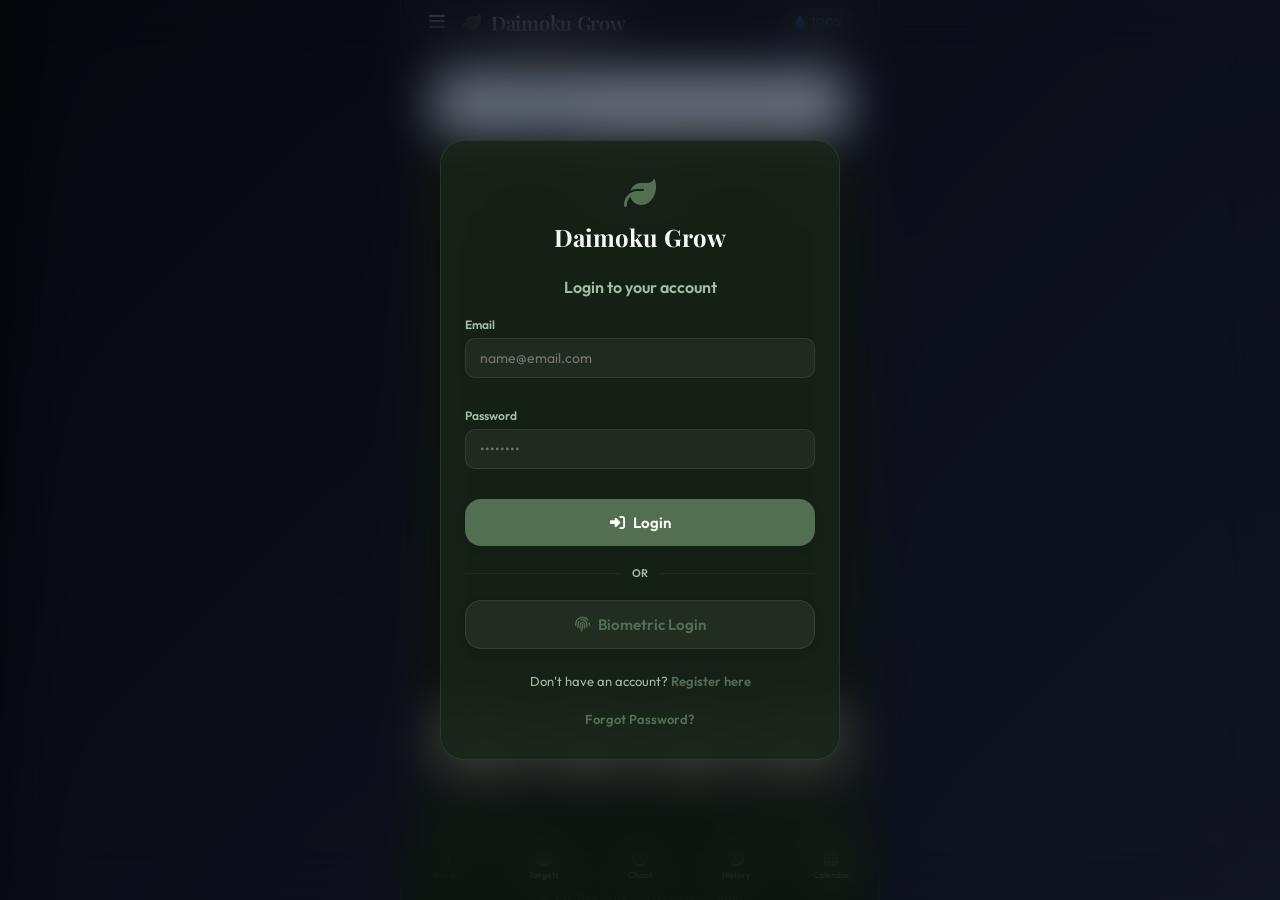
==== commit 6c58d7f1: "Add files via upload" ====
--- a/index.html
+++ b/index.html
@@ -27,7 +27,7 @@
   <link rel="stylesheet" href="https://cdnjs.cloudflare.com/ajax/libs/font-awesome/6.4.0/css/all.min.css">
   
   <!-- Stylesheets -->
-  <link rel="stylesheet" href="styles.css?v=139">
+  <link rel="stylesheet" href="styles.css?v=140">
   
   <script>
     // Clean up any legacy debug error banners if cached
@@ -1694,8 +1694,8 @@
   <script src="https://www.gstatic.com/firebasejs/9.22.0/firebase-firestore-compat.js" crossorigin="anonymous"></script>
 
   <!-- Include App Logic and Scripts -->
-  <script src="plant.js?v=139"></script>
-  <script src="firebase-config.js?v=139"></script>
-  <script src="app.js?v=139"></script>
+  <script src="plant.js?v=140"></script>
+  <script src="firebase-config.js?v=140"></script>
+  <script src="app.js?v=140"></script>
 </body>
 </html>
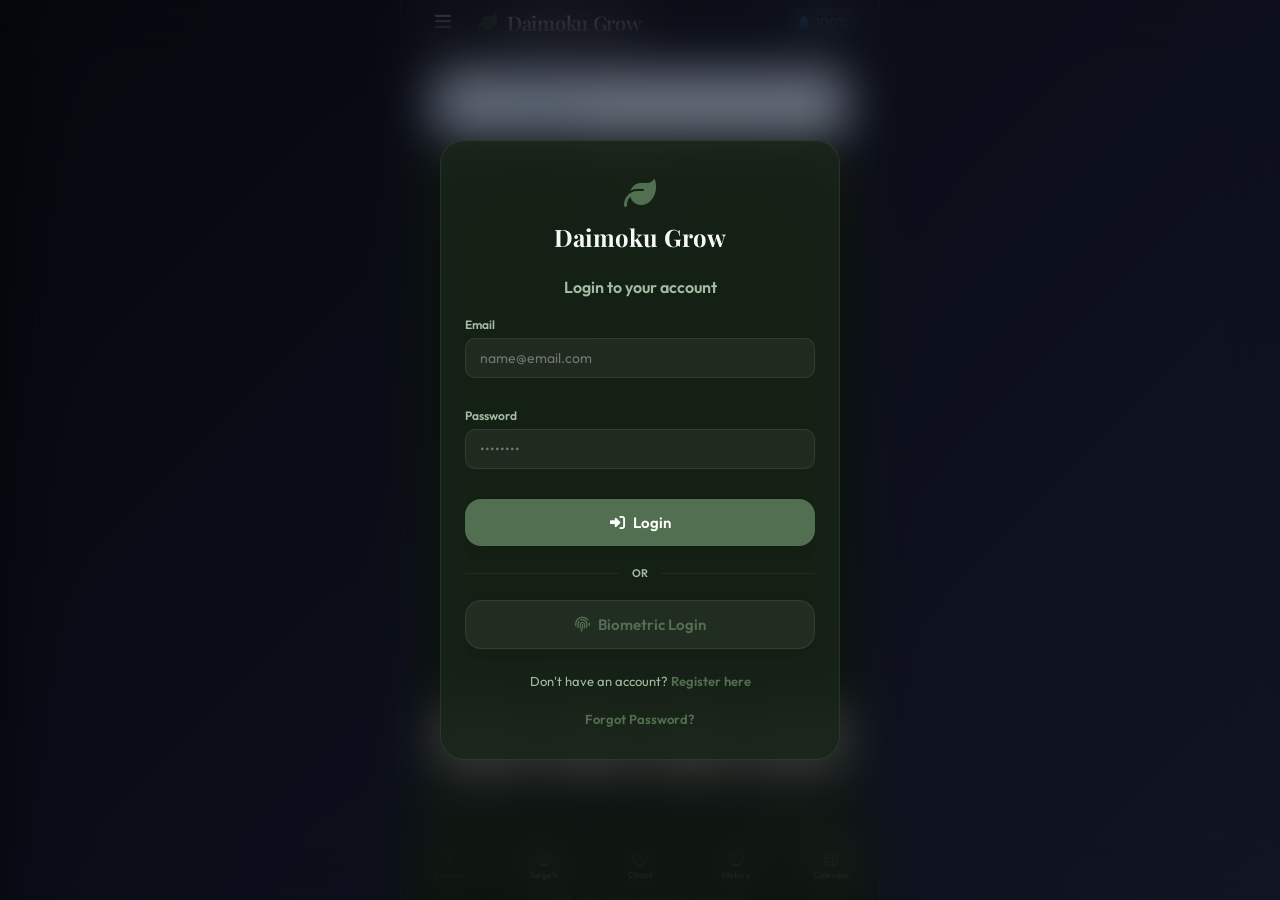
==== commit c6488c97: "Add files via upload" ====
--- a/index.html
+++ b/index.html
@@ -27,7 +27,7 @@
   <link rel="stylesheet" href="https://cdnjs.cloudflare.com/ajax/libs/font-awesome/6.4.0/css/all.min.css">
   
   <!-- Stylesheets -->
-  <link rel="stylesheet" href="styles.css?v=140">
+  <link rel="stylesheet" href="styles.css?v=144">
   
   <script>
     // Clean up any legacy debug error banners if cached
@@ -59,7 +59,7 @@
     <!-- Top Header -->
     <header class="app-header">
       <div style="display:flex; align-items:center; gap:12px;">
-        <button id="btn-menu" class="btn-header-action" title="Menu" style="background:none; border:none; color:var(--text-main); font-size:18px; cursor:pointer; padding:4px; outline:none; display:flex; align-items:center; justify-content:center;"><i class="fa-solid fa-bars"></i></button>
+        <button id="btn-menu" class="btn-header-action" title="Menu" style="background:none; border:none; color:var(--text-main); font-size:18px; cursor:pointer; min-width:44px; min-height:44px; outline:none; display:flex; align-items:center; justify-content:center; -webkit-tap-highlight-color:transparent; touch-action:manipulation;"><i class="fa-solid fa-bars"></i></button>
         <div class="logo-container">
           <div class="logo">
             <span class="logo-leaf"><i class="fa-solid fa-leaf"></i></span>
@@ -1694,8 +1694,8 @@
   <script src="https://www.gstatic.com/firebasejs/9.22.0/firebase-firestore-compat.js" crossorigin="anonymous"></script>
 
   <!-- Include App Logic and Scripts -->
-  <script src="plant.js?v=140"></script>
-  <script src="firebase-config.js?v=140"></script>
-  <script src="app.js?v=140"></script>
+  <script src="plant.js?v=144"></script>
+  <script src="firebase-config.js?v=144"></script>
+  <script src="app.js?v=144"></script>
 </body>
 </html>
--- a/styles.css
+++ b/styles.css
@@ -153,8 +153,11 @@
 
 /* App Header */
 .app-header {
-  height: 64px;
-  padding: 0 24px;
+  height: calc(64px + env(safe-area-inset-top, 0px));
+  padding-top: env(safe-area-inset-top, 0px);
+  padding-bottom: 0;
+  padding-left: max(20px, env(safe-area-inset-left));
+  padding-right: max(20px, env(safe-area-inset-right));
   display: flex;
   align-items: center;
   justify-content: space-between;
@@ -165,6 +168,7 @@
   position: sticky;
   top: 0;
   z-index: 100;
+  box-sizing: border-box;
 }
 
 .logo {
@@ -1763,7 +1767,7 @@
 
 /* Responsive adjustments for tiny phones */
 @media (max-height: 667px) {
-  .app-header { height: 56px; }
+  .app-header { height: calc(56px + env(safe-area-inset-top, 0px)); }
   .app-nav { height: 64px; }
   .plant-card { min-height: 290px; }
   .timer-display-container { height: 90px; }
@@ -1974,13 +1978,19 @@
   background: transparent;
   border: none;
   color: var(--text-muted);
-  font-size: 16px;
+  font-size: 17px;
   cursor: pointer;
-  padding: 6px;
+  min-width: 44px;
+  min-height: 44px;
+  padding: 10px;
   display: flex;
   align-items: center;
   justify-content: center;
   transition: color 0.2s, transform 0.1s;
+  border-radius: 8px;
+  box-sizing: border-box;
+  -webkit-tap-highlight-color: transparent;
+  touch-action: manipulation;
 }
 
 .btn-header-action:hover {
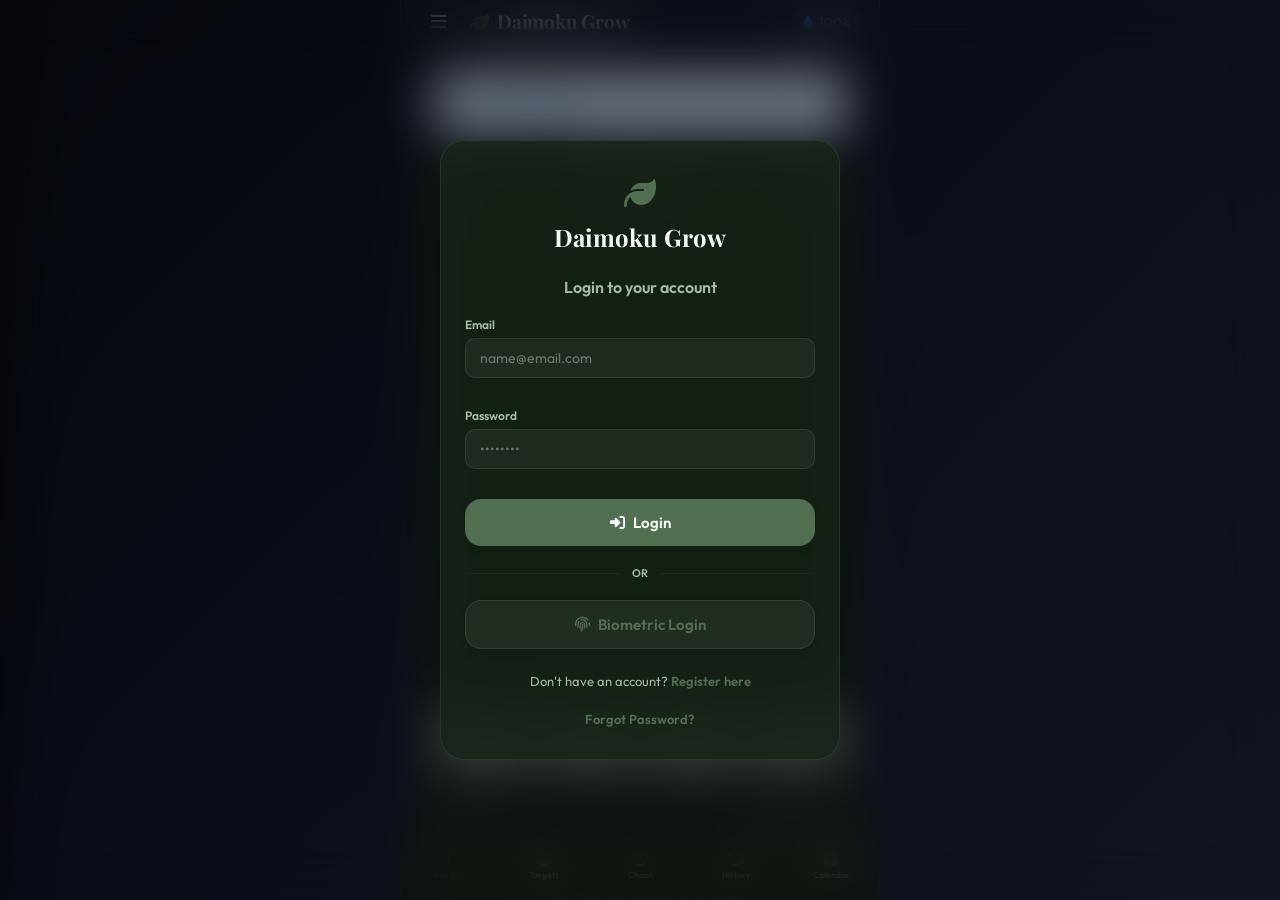
==== commit 7f0b9926: "Add files via upload" ====
--- a/index.html
+++ b/index.html
@@ -27,7 +27,7 @@
   <link rel="stylesheet" href="https://cdnjs.cloudflare.com/ajax/libs/font-awesome/6.4.0/css/all.min.css">
   
   <!-- Stylesheets -->
-  <link rel="stylesheet" href="styles.css?v=144">
+  <link rel="stylesheet" href="styles.css?v=145">
   
   <script>
     // Clean up any legacy debug error banners if cached
@@ -58,7 +58,7 @@
     
     <!-- Top Header -->
     <header class="app-header">
-      <div style="display:flex; align-items:center; gap:12px;">
+      <div style="display:flex; align-items:center; gap:8px;">
         <button id="btn-menu" class="btn-header-action" title="Menu" style="background:none; border:none; color:var(--text-main); font-size:18px; cursor:pointer; min-width:44px; min-height:44px; outline:none; display:flex; align-items:center; justify-content:center; -webkit-tap-highlight-color:transparent; touch-action:manipulation;"><i class="fa-solid fa-bars"></i></button>
         <div class="logo-container">
           <div class="logo">
@@ -1606,6 +1606,45 @@
     </div>
   </div>
 
+  <!-- Campaign 1 Million / Milestone Celebration Announcement Modal -->
+  <div id="campaign-milestone-modal" class="modal-overlay hidden" style="display: none; z-index: 2500;">
+    <div class="modal-card card badge-unlock-card legendary-glow zoom-anim" style="text-align: center; max-width: 350px; width: 90%; padding: 28px 22px; border: 2.5px solid #ffb300; box-shadow: 0 20px 50px rgba(0,0,0,0.35); border-radius: 24px; position: relative; background: var(--bg-card);">
+      
+      <!-- Top-Right Close Button -->
+      <button id="btn-icon-close-milestone" type="button" title="Close" aria-label="Close" style="position: absolute; top: 12px; right: 12px; background: rgba(0,0,0,0.06); border: none; width: 34px; height: 34px; border-radius: 50%; display: flex; align-items: center; justify-content: center; color: var(--text-muted); cursor: pointer; font-size: 15px; -webkit-tap-highlight-color: transparent; z-index: 20; outline: none; transition: background 0.2s;">
+        <i class="fa-solid fa-xmark"></i>
+      </button>
+
+      <!-- Festive Badge Header -->
+      <div style="display: inline-flex; align-items: center; gap: 6px; background: linear-gradient(135deg, #fffbeb, #fef3c7); border: 1px solid #fde68a; color: #b45309; padding: 4px 16px; border-radius: 999px; font-size: 13px; font-weight: 800; letter-spacing: 2px; text-transform: uppercase; margin-bottom: 12px; box-shadow: 0 2px 6px rgba(245, 158, 11, 0.15);">
+        <span>🎉</span> <span>CONGRATS!</span> <span>🎉</span>
+      </div>
+
+      <!-- Festive Icon -->
+      <div style="font-size: 40px; line-height: 1; margin-bottom: 10px; filter: drop-shadow(0 4px 8px rgba(251, 191, 36, 0.4)); animation: float 3s ease-in-out infinite alternate;">
+        🏆
+      </div>
+
+      <!-- REALLY BIG Text Milestone Headline -->
+      <div id="milestone-announce-headline" style="margin-bottom: 14px;">
+        <div style="font-size: clamp(38px, 11vw, 48px); font-weight: 900; line-height: 1; letter-spacing: -0.5px; background: linear-gradient(135deg, #f59e0b 0%, #d97706 60%, #b45309 100%); -webkit-background-clip: text; -webkit-text-fill-color: transparent; filter: drop-shadow(0 2px 8px rgba(217, 119, 6, 0.25)); font-family: var(--font-serif);">
+          1 MILLION
+        </div>
+        <div style="font-size: 20px; font-weight: 800; letter-spacing: 1.5px; color: var(--primary); text-transform: uppercase; margin-top: 5px;">
+          DAIMOKU DONE!
+        </div>
+      </div>
+
+      <p id="milestone-announce-subtext" style="font-size: 13px; color: var(--text-muted); line-height: 1.5; margin: 0 0 22px 0;">
+        Tremendous milestone achieved together across all blocks! Let's keep chanting towards our grand campaign victory!
+      </p>
+
+      <button id="btn-close-milestone-announce" class="btn btn-primary btn-full" style="height: 48px; font-size: 15px; font-weight: 700; border-radius: 14px; box-shadow: 0 6px 16px rgba(46,125,50,0.35); cursor: pointer; letter-spacing: 0.5px;">
+        Celebrate & Continue! 🌸
+      </button>
+    </div>
+  </div>
+
   <!-- Collapsible Side Menu -->
   <div id="side-menu-backdrop" class="side-menu-backdrop"></div>
   <aside id="side-menu" class="side-menu">
@@ -1694,8 +1733,8 @@
   <script src="https://www.gstatic.com/firebasejs/9.22.0/firebase-firestore-compat.js" crossorigin="anonymous"></script>
 
   <!-- Include App Logic and Scripts -->
-  <script src="plant.js?v=144"></script>
-  <script src="firebase-config.js?v=144"></script>
-  <script src="app.js?v=144"></script>
+  <script src="plant.js?v=145"></script>
+  <script src="firebase-config.js?v=145"></script>
+  <script src="app.js?v=145"></script>
 </body>
 </html>
--- a/styles.css
+++ b/styles.css
@@ -156,8 +156,8 @@
   height: calc(64px + env(safe-area-inset-top, 0px));
   padding-top: env(safe-area-inset-top, 0px);
   padding-bottom: 0;
-  padding-left: max(20px, env(safe-area-inset-left));
-  padding-right: max(20px, env(safe-area-inset-right));
+  padding-left: max(16px, env(safe-area-inset-left));
+  padding-right: max(16px, env(safe-area-inset-right));
   display: flex;
   align-items: center;
   justify-content: space-between;
@@ -174,7 +174,8 @@
 .logo {
   display: flex;
   align-items: center;
-  gap: 10px;
+  gap: 8px;
+  flex-shrink: 0;
 }
 
 .logo-leaf {
@@ -182,13 +183,17 @@
   font-size: 20px;
   animation: leaf-sway 4s ease-in-out infinite alternate;
   display: inline-block;
+  flex-shrink: 0;
 }
 
 .logo h1 {
   font-family: var(--font-serif);
-  font-size: 20px;
-  font-weight: 600;
-  letter-spacing: -0.3px;
+  font-size: 19px;
+  font-weight: 700;
+  letter-spacing: -0.2px;
+  white-space: nowrap;
+  line-height: 1.15;
+  margin: 0;
 }
 
 .water-indicator {
@@ -1962,16 +1967,19 @@
   display: flex;
   flex-direction: column;
   align-items: center;
+  justify-content: center;
+  white-space: nowrap;
 }
 
 .user-block-badge {
-  font-size: 9px;
+  font-size: 9.5px;
   font-weight: 700;
   text-transform: uppercase;
   letter-spacing: 0.8px;
   color: var(--accent-wood);
   padding: 1px 0;
   text-align: center;
+  white-space: nowrap;
 }
 
 .btn-header-action {
